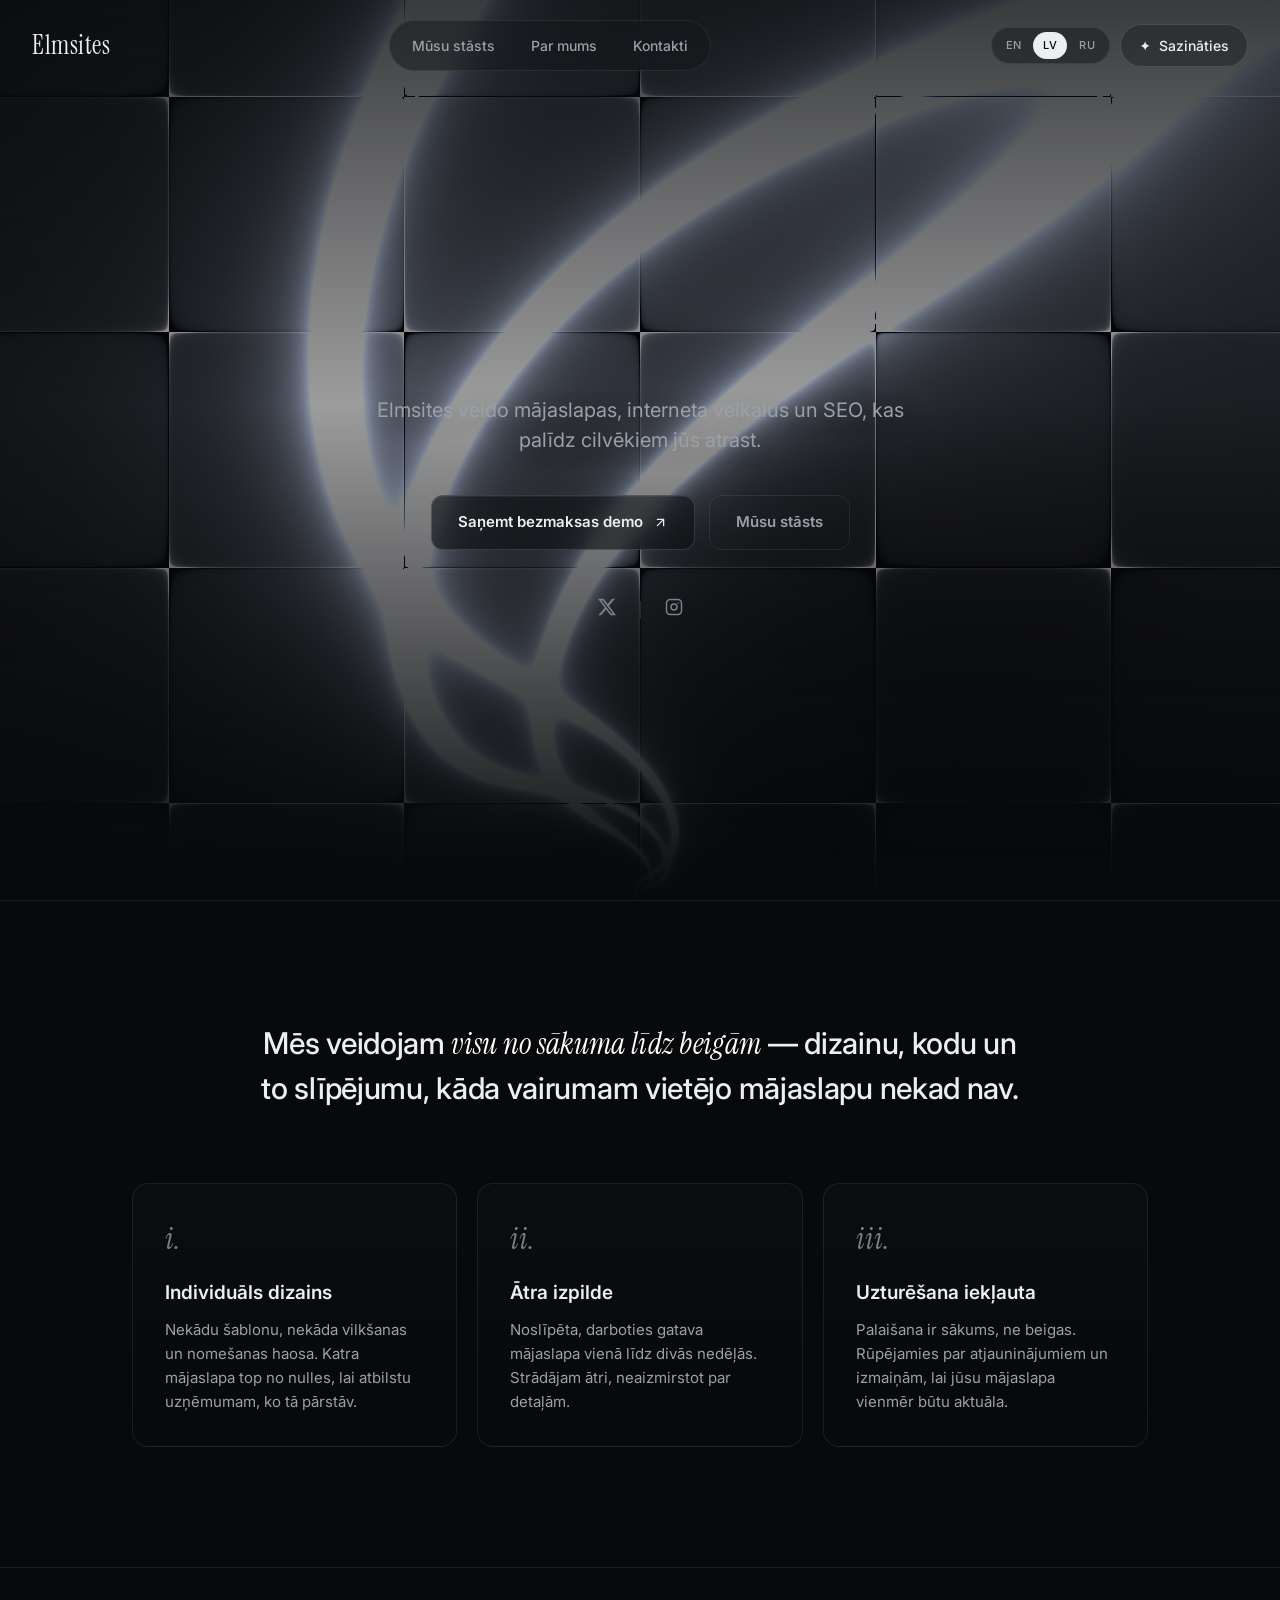
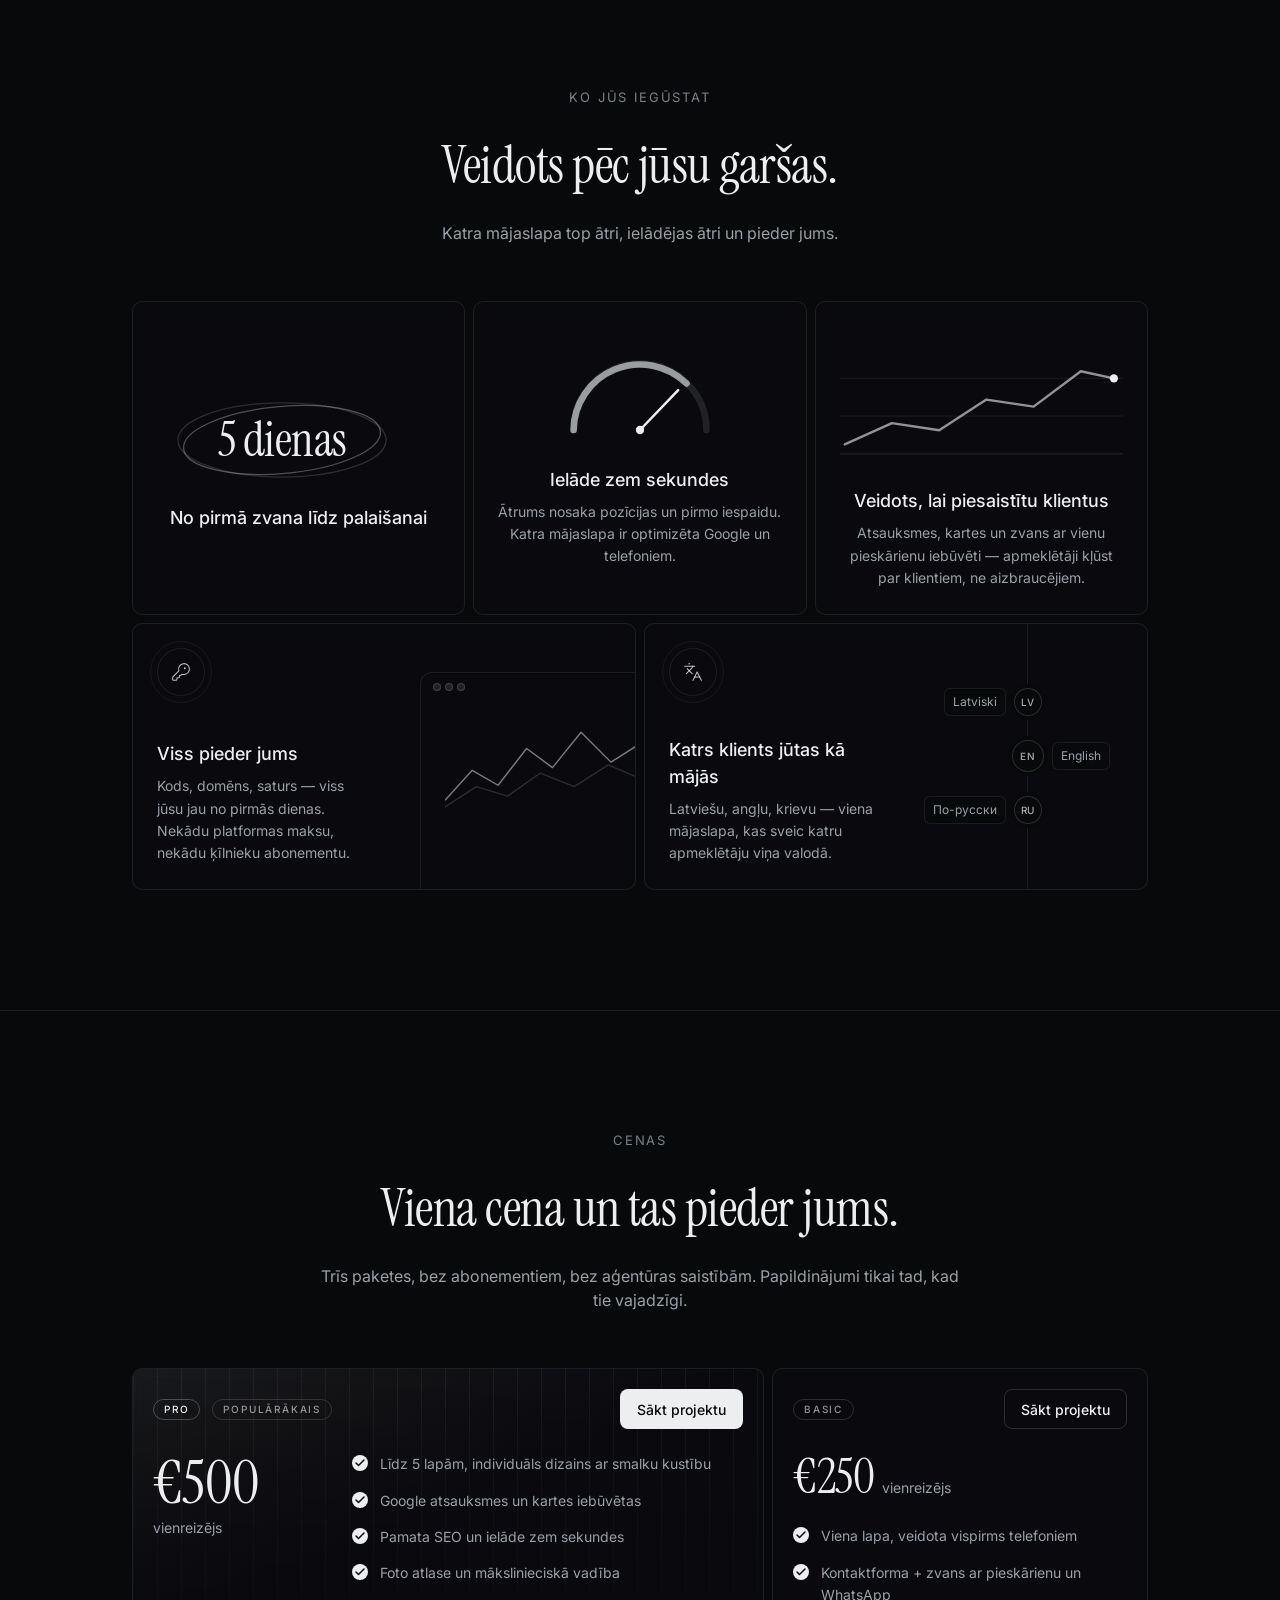
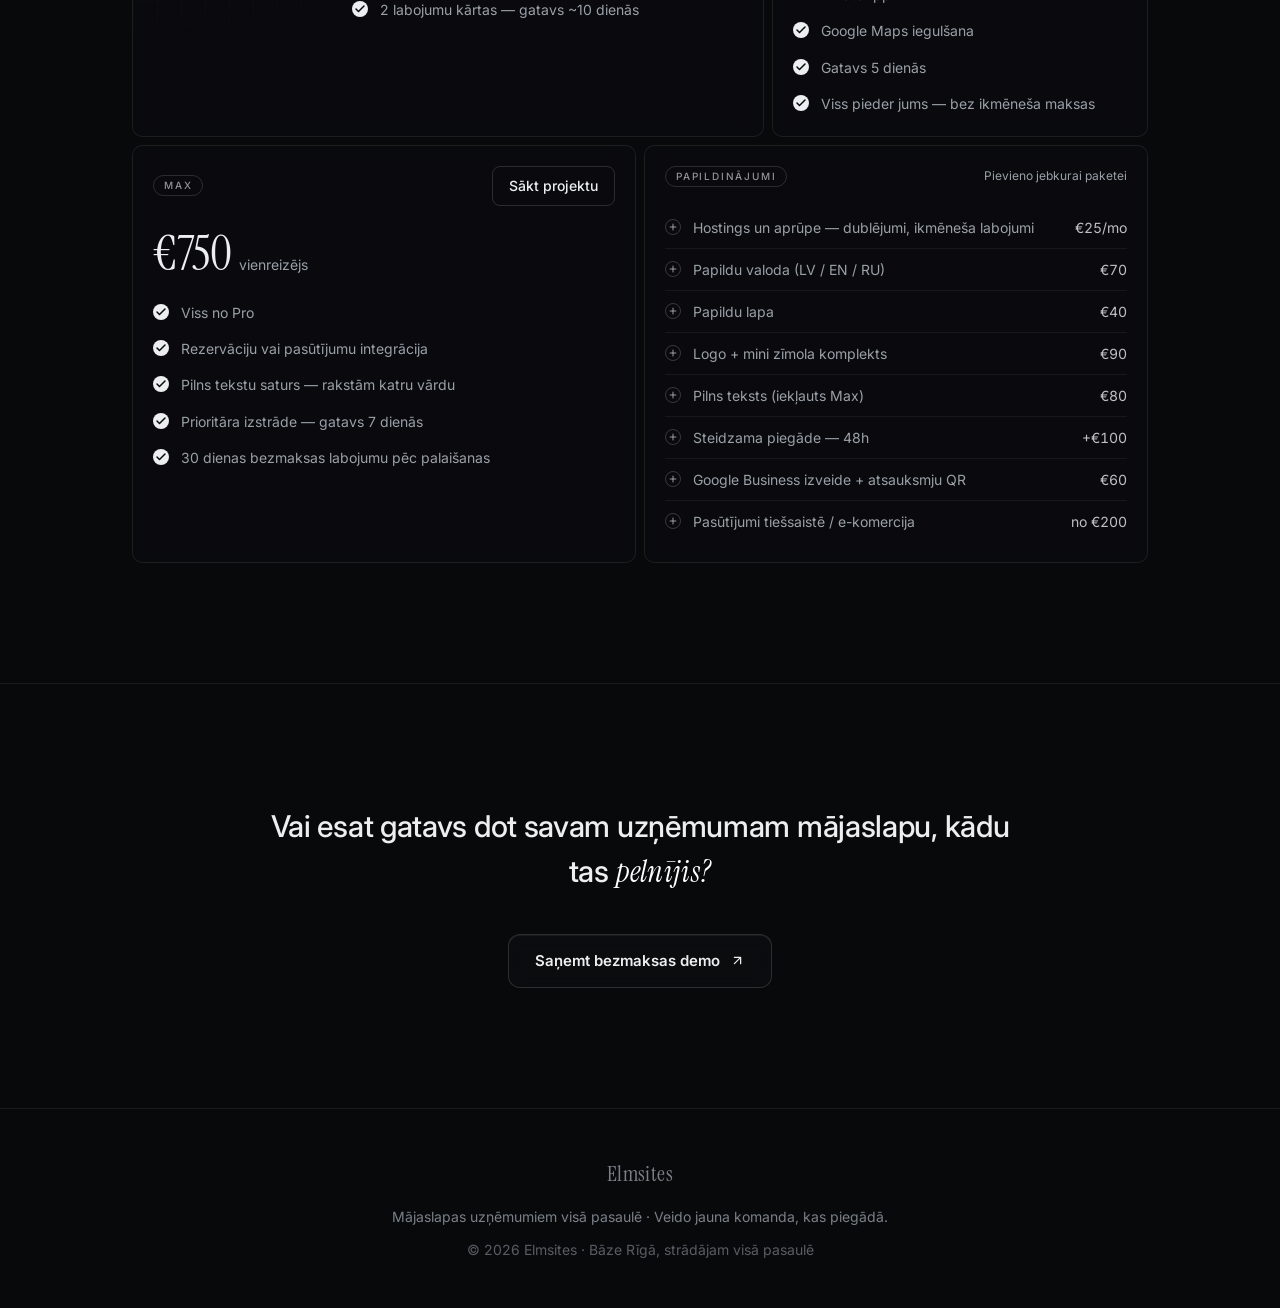
==== index.html @ c62d7037 "Baseline: Elmsites static site before green-portfolio work" ====
<!DOCTYPE html>
<html lang="lv">
<head>
<meta charset="UTF-8" />
<meta name="viewport" content="width=device-width, initial-scale=1.0" />
<title>Elmsites — Mājaslapu izstrāde Rīgā</title>
<meta name="description" content="Elmsites veido ātras, mūsdienīgas mājaslapas, interneta veikalus un SEO risinājumus uzņēmumiem Rīgā un ārpus tās." />
<link rel="canonical" href="https://elmsites.com/" />
<meta property="og:title" content="Elmsites — Mājaslapu izstrāde Rīgā" />
<meta property="og:description" content="Ātras, mūsdienīgas mājaslapas, interneta veikali un SEO risinājumi." />
<meta property="og:url" content="https://elmsites.com/" />
<meta property="og:type" content="website" />
<meta name="twitter:card" content="summary_large_image" />
<link rel="preconnect" href="https://fonts.googleapis.com" />
<link rel="preconnect" href="https://fonts.gstatic.com" crossorigin />
<link href="https://fonts.googleapis.com/css2?family=Inter:wght@400;500;600;700&family=Instrument+Serif:ital@0;1&display=swap" rel="stylesheet" />
<link rel="stylesheet" href="css/style.css" />
<script type="application/ld+json">
{
  "@context": "https://schema.org",
  "@type": "ProfessionalService",
  "name": "Elmsites",
  "url": "https://elmsites.com",
  "email": "birznieks@elmsites.com",
  "areaServed": ["Riga, Latvia", "Indianapolis, Indiana, USA"],
  "sameAs": [
    "https://instagram.com/elmsites",
    "https://x.com/elmsites"
  ],
  "makesOffer": [
    {"@type": "Offer", "itemOffered": {"@type": "Service", "name": "Website design and development"}},
    {"@type": "Offer", "itemOffered": {"@type": "Service", "name": "Online store development"}},
    {"@type": "Offer", "itemOffered": {"@type": "Service", "name": "SEO optimization"}}
  ]
}
</script>
</head>
<body>
  <a class="skip-link" href="#main">Skip to content</a>

  <nav class="nav" aria-label="Primary">
    <a href="index.html" class="logo">Elmsites</a>
    <div class="nav-pill">
      <a href="our-story.html" data-i18n="nav.story">Our Story</a>
      <a href="about.html" data-i18n="nav.about">About</a>
      <a href="contact.html" data-i18n="nav.contact">Contact</a>
    </div>
    <div class="nav-right">
      <div class="lang-dock" role="navigation" aria-label="Language">
        <a href="#" data-locale="en">EN</a>
        <a href="#" data-locale="lv" aria-current="true">LV</a>
        <a href="#" data-locale="ru">RU</a>
      </div>
      <a href="contact.html" class="nav-cta" aria-label="Contact Us"><span aria-hidden="true">✦</span><span class="cta-label" data-i18n="nav.cta"> Contact Us</span></a>
    </div>
  </nav>

  <main id="main">
    <section class="hero">
      <canvas id="shader" role="img" aria-label="Abstract animated dark gradient background"></canvas>
      <div class="overlay"></div>
      <div class="content">
        <h1 class="hero-rotate">
          <span class="sr-only" data-i18n="hero.sr">Elmsites builds websites, online shops, and SEO optimisation.</span>
          <span class="rotate-grid" aria-hidden="true">
            <span class="rotate-word" data-i18n="hero.rot1" style="animation-delay:0s">Websites</span>
            <span class="rotate-word" data-i18n="hero.rot2" style="animation-delay:2.4s">Online shops</span>
            <span class="rotate-word" data-i18n="hero.rot3" style="animation-delay:4.8s">SEO optimisation</span>
          </span>
        </h1>
        <p class="sub" data-i18n="home.hero.sub">Elmsites builds websites, online shops, and the SEO that helps people find them.</p>
        <div class="hero-cta">
          <a href="contact.html" class="btn"><span data-i18n="btn.demo">Get a free demo</span>
            <svg class="arr" width="15" height="15" viewBox="0 0 24 24" fill="none" stroke="currentColor" stroke-width="2" stroke-linecap="round" stroke-linejoin="round" aria-hidden="true" focusable="false"><path d="M7 17 17 7M7 7h10v10"/></svg>
          </a>
          <a href="our-story.html" class="btn btn-ghost" data-i18n="btn.ourstory">Our story</a>
        </div>
        <div class="socials">
          <a href="https://x.com/elmsites" aria-label="Elmsites on X (Twitter)" target="_blank" rel="noopener noreferrer">
            <svg width="18" height="18" viewBox="0 0 24 24" fill="currentColor" aria-hidden="true" focusable="false"><path d="M18.9 1.15h3.68l-8.04 9.19L24 22.85h-7.4l-5.8-7.58-6.63 7.58H.49l8.6-9.83L0 1.15h7.59l5.24 6.93zM17.6 20.64h2.04L6.49 3.24H4.3z"/></svg>
          </a>
          <div class="divider" aria-hidden="true"></div>
          <a href="https://www.instagram.com/elmsites/" aria-label="Elmsites on Instagram" target="_blank" rel="noopener noreferrer">
            <svg width="18" height="18" viewBox="0 0 24 24" fill="none" stroke="currentColor" stroke-width="2" aria-hidden="true" focusable="false"><rect x="2" y="2" width="20" height="20" rx="5"/><circle cx="12" cy="12" r="4"/><circle cx="17.5" cy="6.5" r="1" fill="currentColor" stroke="none"/></svg>
          </a>
        </div>
      </div>
    </section>

    <section class="block">
      <div class="wrap">
        <p class="lead" data-i18n="home.feat.lead">We build <span class="kw">the whole thing</span> — design, code, and the polish most local sites never get.</p>
        <div class="grid">
          <div class="card"><div class="n" aria-hidden="true">i.</div><h2 data-i18n="home.card1.h">Custom design</h2><p data-i18n="home.card1.p">No templates, no drag-and-drop clutter. Every site is designed from scratch to fit the business it represents.</p></div>
          <div class="card"><div class="n" aria-hidden="true">ii.</div><h2 data-i18n="home.card2.h">Fast turnaround</h2><p data-i18n="home.card2.p">A polished, live site in one to two weeks. We move quickly without cutting corners on the details.</p></div>
          <div class="card"><div class="n" aria-hidden="true">iii.</div><h2 data-i18n="home.card3.h">Upkeep included</h2><p data-i18n="home.card3.p">Launch is the start, not the end. We handle updates and changes so your site stays current.</p></div>
        </div>
      </div>
    </section>

    <section class="block" id="what-you-get">
      <div class="wrap">
        <div class="features-head">
          <div class="label" data-i18n="home.wyg.label">What you get</div>
          <h2 data-i18n="home.wyg.h">Built like our own.</h2>
          <p data-i18n="home.wyg.sub">Every site ships fast, loads fast, and belongs to you.</p>
        </div>
        <div class="bento">

          <div class="bcard bcard-days lg-2">
            <div class="inner">
              <div class="ring-wrap">
                <svg aria-hidden="true" viewBox="0 0 254 104" fill="none" xmlns="http://www.w3.org/2000/svg">
                  <ellipse cx="127" cy="52" rx="118" ry="42" stroke="currentColor" stroke-width="1.5" class="ink-15"/>
                  <ellipse cx="127" cy="52" rx="112" ry="38" stroke="currentColor" stroke-width="1.5" transform="rotate(-5 127 52)" class="ink-30"/>
                </svg>
                <span class="big-num" data-i18n="home.wyg.days.num">5 days</span>
              </div>
              <h3 data-i18n="home.wyg.days.h">From first call to launch</h3>
            </div>
          </div>

          <div class="bcard sm-3 lg-2">
            <div class="pad">
              <svg class="gauge" aria-hidden="true" viewBox="0 0 212 120" fill="none" xmlns="http://www.w3.org/2000/svg">
                <path d="M26 106 A 80 80 0 0 1 186 106" stroke="currentColor" stroke-width="8" stroke-linecap="round" class="ink-10"/>
                <path d="M26 106 A 80 80 0 0 1 162 50" stroke="currentColor" stroke-width="8" stroke-linecap="round" class="ink-60"/>
                <line x1="106" y1="106" x2="152" y2="58" stroke="currentColor" stroke-width="3" stroke-linecap="round" class="ink-100"/>
                <circle cx="106" cy="106" r="5" fill="currentColor" class="ink-100"/>
              </svg>
              <div class="center">
                <h3 data-i18n="home.wyg.speed.h">Sub-second loads</h3>
                <p data-i18n="home.wyg.speed.p">Speed decides rankings and first impressions. Every build ships optimized for Google and phones.</p>
              </div>
            </div>
          </div>

          <div class="bcard sm-3 lg-2">
            <div class="pad">
              <svg class="growth" aria-hidden="true" viewBox="0 0 240 96" fill="none" xmlns="http://www.w3.org/2000/svg">
                <line x1="0" y1="88" x2="240" y2="88" stroke="currentColor" class="ink-10"/>
                <line x1="0" y1="56" x2="240" y2="56" stroke="currentColor" class="ink-06"/>
                <line x1="0" y1="24" x2="240" y2="24" stroke="currentColor" class="ink-06"/>
                <polyline points="4,80 44,62 84,68 124,42 164,48 204,18 232,24" stroke="currentColor" stroke-width="2" stroke-linecap="round" stroke-linejoin="round" class="ink-60"/>
                <circle cx="232" cy="24" r="3.5" fill="currentColor" class="ink-100"/>
              </svg>
              <div class="center">
                <h3 data-i18n="home.wyg.cust.h">Made to bring customers</h3>
                <p data-i18n="home.wyg.cust.p">Reviews, maps and tap-to-call built in — visitors turn into bookings, not bounces.</p>
              </div>
            </div>
          </div>

          <div class="bcard bcard-split lg-3">
            <div class="pad">
              <div class="info">
                <div class="chip">
                  <svg width="20" height="20" viewBox="0 0 24 24" fill="none" stroke="currentColor" stroke-width="1.25" stroke-linecap="round" stroke-linejoin="round" class="ink-80" aria-hidden="true">
                    <path d="M2.586 17.414A2 2 0 0 0 2 18.828V21a1 1 0 0 0 1 1h3a1 1 0 0 0 1-1v-1a1 1 0 0 1 1-1h1a1 1 0 0 0 1-1v-1a1 1 0 0 1 1-1h.172a2 2 0 0 0 1.414-.586l.814-.814a6.5 6.5 0 1 0-4-4z"/>
                    <circle cx="16.5" cy="7.5" r=".5" fill="currentColor"/>
                  </svg>
                </div>
                <div>
                  <h3 data-i18n="home.wyg.own.h">You own everything</h3>
                  <p data-i18n="home.wyg.own.p">Code, domain, content — all yours from day one. No platform fees, no hostage subscriptions.</p>
                </div>
              </div>
              <div class="browser">
                <div class="dots"><span></span><span></span><span></span></div>
                <svg aria-hidden="true" viewBox="0 0 366 160" fill="none" xmlns="http://www.w3.org/2000/svg">
                  <polyline points="0,140 40,96 78,118 120,64 158,92 200,40 244,84 288,56 330,90 366,68" stroke="currentColor" stroke-width="2" stroke-linejoin="round" class="ink-50"/>
                  <polyline points="0,150 46,120 92,134 140,100 190,120 240,88 292,110 340,92 366,100" stroke="currentColor" stroke-width="2" stroke-linejoin="round" class="ink-15"/>
                </svg>
              </div>
            </div>
          </div>

          <div class="bcard bcard-split lg-3">
            <div class="pad">
              <div class="info">
                <div class="chip">
                  <svg width="20" height="20" viewBox="0 0 24 24" fill="none" stroke="currentColor" stroke-width="1.25" stroke-linecap="round" stroke-linejoin="round" class="ink-80" aria-hidden="true">
                    <path d="m5 8 6 6"/><path d="m4 14 6-6 2-3"/><path d="M2 5h12"/><path d="M7 2h1"/><path d="m22 22-5-10-5 10"/><path d="M14 18h6"/>
                  </svg>
                </div>
                <div>
                  <h3 data-i18n="home.wyg.lang.h">Every customer feels at home</h3>
                  <p data-i18n="home.wyg.lang.p">Latvian, English, Russian — one site that greets each visitor in their own language.</p>
                </div>
              </div>
              <div class="langs">
                <div class="rows">
                  <div class="lang-row right"><span class="lang-tag">Latviski</span><span class="lang-dot">LV</span></div>
                  <div class="lang-row left"><span class="lang-dot lg">EN</span><span class="lang-tag">English</span></div>
                  <div class="lang-row right"><span class="lang-tag">По-русски</span><span class="lang-dot">RU</span></div>
                </div>
              </div>
            </div>
          </div>

        </div>
      </div>
    </section>

    <section class="block" id="pricing">
      <div class="wrap">
        <div class="features-head">
          <div class="label" data-i18n="home.pricing.label">Pricing</div>
          <h2 data-i18n="home.pricing.h">One price. You own it.</h2>
          <p data-i18n="home.pricing.sub">Three packages, no subscriptions, no agency lock-in. Add extras only when you need them.</p>
        </div>
        <div class="pricing-grid">

          <div class="bcard pcard-featured md-2 lg-5">
            <div class="texture" aria-hidden="true"></div>
            <div class="pcard-head">
              <span class="pill em">Pro</span>
              <span class="pill" data-i18n="pill.popular">Most popular</span>
              <a href="contact.html" class="start-btn solid right" data-i18n="btn.start">Start project</a>
            </div>
            <div class="pcard-body">
              <div class="price-col">
                <span class="price xl">€500</span>
                <span class="price-suffix" data-i18n="price.suffix">one-time</span>
              </div>
              <div class="feat-col">
                <ul class="feat-list">
                  <li><span class="feat-check"><svg width="12" height="12" viewBox="0 0 24 24" fill="none" stroke="currentColor" stroke-width="3" stroke-linecap="round" stroke-linejoin="round" aria-hidden="true"><path d="M20 6 9 17l-5-5"/></svg></span><span data-i18n="pro.f1">Up to 5 pages, custom design with subtle motion</span></li>
                  <li><span class="feat-check"><svg width="12" height="12" viewBox="0 0 24 24" fill="none" stroke="currentColor" stroke-width="3" stroke-linecap="round" stroke-linejoin="round" aria-hidden="true"><path d="M20 6 9 17l-5-5"/></svg></span><span data-i18n="pro.f2">Google reviews + maps built in</span></li>
                  <li><span class="feat-check"><svg width="12" height="12" viewBox="0 0 24 24" fill="none" stroke="currentColor" stroke-width="3" stroke-linecap="round" stroke-linejoin="round" aria-hidden="true"><path d="M20 6 9 17l-5-5"/></svg></span><span data-i18n="pro.f3">Basic SEO + sub-second load times</span></li>
                  <li><span class="feat-check"><svg width="12" height="12" viewBox="0 0 24 24" fill="none" stroke="currentColor" stroke-width="3" stroke-linecap="round" stroke-linejoin="round" aria-hidden="true"><path d="M20 6 9 17l-5-5"/></svg></span><span data-i18n="pro.f4">Photo curation &amp; art direction</span></li>
                  <li><span class="feat-check"><svg width="12" height="12" viewBox="0 0 24 24" fill="none" stroke="currentColor" stroke-width="3" stroke-linecap="round" stroke-linejoin="round" aria-hidden="true"><path d="M20 6 9 17l-5-5"/></svg></span><span data-i18n="pro.f5">2 revision rounds — live in ~10 days</span></li>
                </ul>
              </div>
            </div>
          </div>

          <div class="bcard lg-3">
            <div class="pcard-head">
              <span class="pill">Basic</span>
              <a href="contact.html" class="start-btn right" data-i18n="btn.start">Start project</a>
            </div>
            <div class="price-row">
              <span class="price">€250</span>
              <span class="price-suffix" data-i18n="price.suffix">one-time</span>
            </div>
            <div class="pcard-feats">
              <ul class="feat-list">
                <li><span class="feat-check"><svg width="12" height="12" viewBox="0 0 24 24" fill="none" stroke="currentColor" stroke-width="3" stroke-linecap="round" stroke-linejoin="round" aria-hidden="true"><path d="M20 6 9 17l-5-5"/></svg></span><span data-i18n="basic.f1">One page, designed for phones first</span></li>
                <li><span class="feat-check"><svg width="12" height="12" viewBox="0 0 24 24" fill="none" stroke="currentColor" stroke-width="3" stroke-linecap="round" stroke-linejoin="round" aria-hidden="true"><path d="M20 6 9 17l-5-5"/></svg></span><span data-i18n="basic.f2">Contact form + tap-to-call &amp; WhatsApp</span></li>
                <li><span class="feat-check"><svg width="12" height="12" viewBox="0 0 24 24" fill="none" stroke="currentColor" stroke-width="3" stroke-linecap="round" stroke-linejoin="round" aria-hidden="true"><path d="M20 6 9 17l-5-5"/></svg></span><span data-i18n="basic.f3">Google Maps embed</span></li>
                <li><span class="feat-check"><svg width="12" height="12" viewBox="0 0 24 24" fill="none" stroke="currentColor" stroke-width="3" stroke-linecap="round" stroke-linejoin="round" aria-hidden="true"><path d="M20 6 9 17l-5-5"/></svg></span><span data-i18n="basic.f4">Live in 5 days</span></li>
                <li><span class="feat-check"><svg width="12" height="12" viewBox="0 0 24 24" fill="none" stroke="currentColor" stroke-width="3" stroke-linecap="round" stroke-linejoin="round" aria-hidden="true"><path d="M20 6 9 17l-5-5"/></svg></span><span data-i18n="basic.f5">You own everything — no monthly fees</span></li>
              </ul>
            </div>
          </div>

          <div class="bcard lg-4">
            <div class="pcard-head">
              <span class="pill">Max</span>
              <a href="contact.html" class="start-btn right" data-i18n="btn.start">Start project</a>
            </div>
            <div class="price-row">
              <span class="price">€750</span>
              <span class="price-suffix" data-i18n="price.suffix">one-time</span>
            </div>
            <div class="pcard-feats">
              <ul class="feat-list">
                <li><span class="feat-check"><svg width="12" height="12" viewBox="0 0 24 24" fill="none" stroke="currentColor" stroke-width="3" stroke-linecap="round" stroke-linejoin="round" aria-hidden="true"><path d="M20 6 9 17l-5-5"/></svg></span><span data-i18n="max.f1">Everything in Pro</span></li>
                <li><span class="feat-check"><svg width="12" height="12" viewBox="0 0 24 24" fill="none" stroke="currentColor" stroke-width="3" stroke-linecap="round" stroke-linejoin="round" aria-hidden="true"><path d="M20 6 9 17l-5-5"/></svg></span><span data-i18n="max.f2">Booking or online ordering integration</span></li>
                <li><span class="feat-check"><svg width="12" height="12" viewBox="0 0 24 24" fill="none" stroke="currentColor" stroke-width="3" stroke-linecap="round" stroke-linejoin="round" aria-hidden="true"><path d="M20 6 9 17l-5-5"/></svg></span><span data-i18n="max.f3">Full copywriting — we write every word</span></li>
                <li><span class="feat-check"><svg width="12" height="12" viewBox="0 0 24 24" fill="none" stroke="currentColor" stroke-width="3" stroke-linecap="round" stroke-linejoin="round" aria-hidden="true"><path d="M20 6 9 17l-5-5"/></svg></span><span data-i18n="max.f4">Priority build — live in 7 days</span></li>
                <li><span class="feat-check"><svg width="12" height="12" viewBox="0 0 24 24" fill="none" stroke="currentColor" stroke-width="3" stroke-linecap="round" stroke-linejoin="round" aria-hidden="true"><path d="M20 6 9 17l-5-5"/></svg></span><span data-i18n="max.f5">30 days of free tweaks after launch</span></li>
              </ul>
            </div>
          </div>

          <div class="bcard md-2 lg-4">
            <div class="pcard-head">
              <span class="pill" data-i18n="pill.addons">Add-ons</span>
              <span class="note" data-i18n="addons.note">Add to any package</span>
            </div>
            <ul class="addon-list">
              <li><span class="addon-name"><span class="addon-plus"><svg width="10" height="10" viewBox="0 0 24 24" fill="none" stroke="currentColor" stroke-width="2.5" stroke-linecap="round" aria-hidden="true"><path d="M5 12h14"/><path d="M12 5v14"/></svg></span><span data-i18n="addon.1">Hosting &amp; care — backups, monthly edits</span></span><span class="addon-price">€25/mo</span></li>
              <li><span class="addon-name"><span class="addon-plus"><svg width="10" height="10" viewBox="0 0 24 24" fill="none" stroke="currentColor" stroke-width="2.5" stroke-linecap="round" aria-hidden="true"><path d="M5 12h14"/><path d="M12 5v14"/></svg></span><span data-i18n="addon.2">Extra language (LV / EN / RU)</span></span><span class="addon-price">€70</span></li>
              <li><span class="addon-name"><span class="addon-plus"><svg width="10" height="10" viewBox="0 0 24 24" fill="none" stroke="currentColor" stroke-width="2.5" stroke-linecap="round" aria-hidden="true"><path d="M5 12h14"/><path d="M12 5v14"/></svg></span><span data-i18n="addon.3">Extra page</span></span><span class="addon-price">€40</span></li>
              <li><span class="addon-name"><span class="addon-plus"><svg width="10" height="10" viewBox="0 0 24 24" fill="none" stroke="currentColor" stroke-width="2.5" stroke-linecap="round" aria-hidden="true"><path d="M5 12h14"/><path d="M12 5v14"/></svg></span><span data-i18n="addon.4">Logo + mini brand kit</span></span><span class="addon-price">€90</span></li>
              <li><span class="addon-name"><span class="addon-plus"><svg width="10" height="10" viewBox="0 0 24 24" fill="none" stroke="currentColor" stroke-width="2.5" stroke-linecap="round" aria-hidden="true"><path d="M5 12h14"/><path d="M12 5v14"/></svg></span><span data-i18n="addon.5">Full copywriting (included in Max)</span></span><span class="addon-price">€80</span></li>
              <li><span class="addon-name"><span class="addon-plus"><svg width="10" height="10" viewBox="0 0 24 24" fill="none" stroke="currentColor" stroke-width="2.5" stroke-linecap="round" aria-hidden="true"><path d="M5 12h14"/><path d="M12 5v14"/></svg></span><span data-i18n="addon.6">Rush delivery — 48h</span></span><span class="addon-price">+€100</span></li>
              <li><span class="addon-name"><span class="addon-plus"><svg width="10" height="10" viewBox="0 0 24 24" fill="none" stroke="currentColor" stroke-width="2.5" stroke-linecap="round" aria-hidden="true"><path d="M5 12h14"/><path d="M12 5v14"/></svg></span><span data-i18n="addon.7">Google Business setup + review QR</span></span><span class="addon-price">€60</span></li>
              <li><span class="addon-name"><span class="addon-plus"><svg width="10" height="10" viewBox="0 0 24 24" fill="none" stroke="currentColor" stroke-width="2.5" stroke-linecap="round" aria-hidden="true"><path d="M5 12h14"/><path d="M12 5v14"/></svg></span><span data-i18n="addon.8">Online ordering / e-commerce</span></span><span class="addon-price" data-i18n="addon.8.price">from €200</span></li>
            </ul>
          </div>

        </div>
      </div>
    </section>

    <section class="block">
      <div class="wrap">
        <p class="lead" data-i18n="home.cta.lead">Ready to give your business the site it <span class="kw">deserves?</span></p>
        <div style="text-align:center;margin-top:40px;">
          <a href="contact.html" class="btn"><span data-i18n="btn.demo">Get a free demo</span>
            <svg class="arr" width="15" height="15" viewBox="0 0 24 24" fill="none" stroke="currentColor" stroke-width="2" stroke-linecap="round" stroke-linejoin="round" aria-hidden="true" focusable="false"><path d="M7 17 17 7M7 7h10v10"/></svg>
          </a>
        </div>
      </div>
    </section>
  </main>

  <footer>
    <div class="logo">Elmsites</div>
    <div data-i18n="footer.tagline">Websites for businesses everywhere · Built by a young team that ships.</div>
    <div style="margin-top:12px;opacity:.7;" data-i18n="footer.copy">© 2026 Elmsites · Based in Riga, working worldwide</div>
  </footer>

  <script src="js/i18n.js" defer></script>
  <script src="js/shader.js" defer></script>
</body>
</html>
---- css/style.css ----
:root {
  --bg: #08090B; --surface: #0F1114; --text: #EDEEF0;
  --muted: #7A8089; --muted-2: #9AA0A8;
  --border: rgba(255,255,255,0.08); --border-2: rgba(255,255,255,0.14);
}
* { margin:0; padding:0; box-sizing:border-box; }
html { scroll-behavior:smooth; }
body { background:var(--bg); color:var(--text); font-family:'Inter',system-ui,sans-serif; -webkit-font-smoothing:antialiased; line-height:1.5; overflow-x:hidden; }
.kw { font-family:'Instrument Serif',Georgia,serif; font-style:italic; font-weight:400; letter-spacing:0.01em; }
a { color:inherit; text-decoration:none; }
::selection { background:rgba(255,255,255,0.16); }

/* accessibility: skip link + focus states */
.skip-link { position:absolute; left:-9999px; top:0; background:#fff; color:#08090B; padding:10px 18px; z-index:100; border-radius:0 0 8px 0; font-weight:600; font-size:14px; }
.skip-link:focus { left:0; top:0; }
a:focus-visible, button:focus-visible, .btn:focus-visible, .method:focus-visible, .nav-pill a:focus-visible, .nav-cta:focus-visible {
  outline:2px solid #fff; outline-offset:3px; border-radius:8px;
}

/* nav */
.nav { position:fixed; top:0; left:0; right:0; z-index:50; display:flex; align-items:center; justify-content:space-between; padding:20px 32px; }
.logo { font-family:'Instrument Serif',serif; font-size:26px; letter-spacing:0.02em; }
.nav-pill { display:flex; align-items:center; gap:4px; padding:6px; border:1px solid var(--border); border-radius:999px; background:rgba(20,23,27,0.5); backdrop-filter:blur(12px); }
.nav-pill a { padding:8px 16px; font-size:14px; font-weight:500; color:var(--muted-2); border-radius:999px; transition:.2s; }
.nav-pill a:hover { color:var(--text); }
.nav-pill a[aria-current="page"] { color:var(--text); background:rgba(255,255,255,0.06); }
.nav-cta { display:inline-flex; align-items:center; gap:8px; padding:10px 18px; border:1px solid var(--border-2); border-radius:999px; font-size:14px; font-weight:500; background:rgba(20,23,27,0.4); backdrop-filter:blur(12px); transition:.2s; }
.nav-cta:hover { background:rgba(255,255,255,0.06); border-color:rgba(255,255,255,0.24); }
.nav-right { display:flex; align-items:center; gap:10px; }
.lang-dock { display:flex; align-items:center; gap:2px; padding:4px; border:1px solid var(--border); border-radius:999px; background:rgba(20,23,27,0.5); backdrop-filter:blur(12px); }
.lang-dock a { padding:5px 10px; font-size:11px; font-weight:500; letter-spacing:0.04em; color:var(--muted-2); border-radius:999px; transition:.2s; }
.lang-dock a:hover { color:var(--text); }
.lang-dock a[aria-current="true"] { background:var(--text); color:var(--bg); }

main { position:relative; z-index:1; }
.wrap { max-width:1080px; margin:0 auto; padding:0 32px; }

/* HERO with shader */
.hero { position:relative; height:100vh; overflow:hidden; }
.hero canvas { position:absolute; inset:0; width:100%; height:100%; display:block; }
.hero .overlay { position:absolute; inset:0; background:linear-gradient(180deg,#08090Bcc 0%, #08090B66 45%, #08090B 100%); pointer-events:none; }
.hero .content { position:relative; z-index:2; height:100%; display:flex; flex-direction:column; align-items:center; justify-content:center; text-align:center; padding:0 24px; }
.hero h1 { font-weight:600; font-size:clamp(44px,8vw,88px); line-height:1.03; letter-spacing:-0.02em; max-width:14ch; text-shadow:0 6px 40px rgba(0,0,0,0.5); }
.hero h1 .kw { font-size:1.05em; }
.hero .sub { margin-top:24px; font-size:clamp(16px,2.2vw,20px); color:var(--muted-2); max-width:540px; text-shadow:0 4px 24px rgba(0,0,0,0.4); }
.hero-cta { display:flex; gap:14px; flex-wrap:wrap; justify-content:center; margin-top:40px; }

/* rotating headline */
.sr-only { position:absolute; width:1px; height:1px; padding:0; margin:-1px; overflow:hidden; clip:rect(0,0,0,0); white-space:nowrap; border:0; }
.hero h1.hero-rotate { max-width:none; font-weight:400; }
.hero .rotate-grid { display:inline-grid; place-items:center; grid-template-areas:"stack"; font-family:'Instrument Serif',Georgia,serif; font-weight:400; font-size:clamp(31px,7.5vw,84px); line-height:1.06; letter-spacing:-0.01em; max-width:100%; }
.rotate-word { grid-area:stack; opacity:0; white-space:nowrap; animation:rotate-crossfade 7.2s infinite; }
@keyframes rotate-crossfade {
  0%   { opacity:0; transform:translateY(8px); }
  4%   { opacity:1; transform:translateY(0); }
  29%  { opacity:1; transform:translateY(0); }
  33%  { opacity:0; transform:translateY(-8px); }
  100% { opacity:0; }
}
@media (prefers-reduced-motion: reduce){
  .hero .rotate-grid { display:flex; flex-direction:column; gap:0.12em; }
  .rotate-word { animation:none; opacity:1; transform:none; }
}

.btn { display:inline-flex; align-items:center; gap:10px; padding:15px 26px; border-radius:12px; background:rgba(13,15,18,0.6); border:1px solid var(--border-2); font-weight:600; font-size:15px; backdrop-filter:blur(8px); transition:.18s; box-shadow:inset 0 1px 0 rgba(255,255,255,0.06); }
.btn:hover { background:rgba(20,23,27,0.8); border-color:rgba(255,255,255,0.24); transform:translateY(-1px); }
.btn .arr { transition:transform .2s; }
.btn:hover .arr { transform:translate(2px,-2px); }
.btn-ghost { background:transparent; box-shadow:none; border-color:var(--border); color:var(--muted-2); }
.btn-ghost:hover { color:var(--text); }

.socials { display:flex; align-items:center; gap:24px; margin-top:48px; color:var(--muted); }
.socials a:hover { color:var(--text); }
.socials .divider { width:1px; height:18px; background:var(--border-2); }

/* sections */
section.block { padding:120px 0; border-top:1px solid var(--border); }
.page-hero { padding:200px 0 80px; text-align:center; }
.page-hero .label { font-size:13px; letter-spacing:0.14em; text-transform:uppercase; color:var(--muted); margin-bottom:20px; }
.page-hero h1 { font-weight:600; font-size:clamp(40px,6.5vw,72px); line-height:1.04; letter-spacing:-0.02em; }
.page-hero p { color:var(--muted-2); font-size:19px; max-width:560px; margin:24px auto 0; }
.lead { font-size:clamp(22px,3vw,30px); line-height:1.5; letter-spacing:-0.01em; max-width:760px; margin:0 auto; text-align:center; font-weight:500; }
.lead .kw { color:#fff; }
.muted-lead { color:var(--muted-2); font-size:clamp(17px,2vw,19px); max-width:640px; margin:32px auto 0; text-align:center; line-height:1.7; }

.grid { display:grid; grid-template-columns:repeat(3,1fr); gap:20px; margin-top:72px; }
.card { padding:32px; border:1px solid var(--border); border-radius:16px; background:linear-gradient(180deg,rgba(255,255,255,0.02),transparent); transition:.2s; }
.card:hover { border-color:var(--border-2); transform:translateY(-2px); }
.card .n { font-family:'Instrument Serif',serif; font-style:italic; font-size:30px; color:var(--muted); margin-bottom:18px; }
.card h2 { font-size:19px; font-weight:600; margin-bottom:10px; }
.card p { color:var(--muted-2); font-size:15px; line-height:1.6; }

.stats { display:flex; justify-content:center; gap:48px; margin-top:64px; flex-wrap:wrap; }
.stat { text-align:center; }
.stat .big { font-family:'Instrument Serif',serif; font-style:italic; font-size:40px; }
.stat .cap { color:var(--muted); font-size:14px; margin-top:4px; }

.timeline { max-width:680px; margin:72px auto 0; }
.tl-item { display:grid; grid-template-columns:120px 1fr; gap:32px; padding:32px 0; border-top:1px solid var(--border); }
.tl-item .when { font-family:'Instrument Serif',serif; font-style:italic; font-size:22px; color:var(--muted-2); }
.tl-item h2 { font-size:20px; font-weight:600; margin-bottom:8px; }
.tl-item p { color:var(--muted-2); font-size:15px; line-height:1.65; }

.contact-box { max-width:620px; margin:72px auto 0; }
.contact-methods { display:flex; flex-direction:column; gap:14px; margin-top:40px; }
.method { display:flex; align-items:center; justify-content:space-between; padding:22px 28px; border:1px solid var(--border); border-radius:14px; background:linear-gradient(180deg,rgba(255,255,255,0.02),transparent); transition:.2s; }
.method:hover { border-color:var(--border-2); background:rgba(255,255,255,0.03); }
.method .m-label { color:var(--muted); font-size:13px; letter-spacing:0.08em; text-transform:uppercase; }
.method .m-value { font-size:18px; font-weight:500; margin-top:4px; }
.method .arr { color:var(--muted); }

/* features bento ("What you get") */
.features-head { max-width:640px; margin:0 auto; text-align:center; }
.features-head .label { font-size:13px; letter-spacing:0.14em; text-transform:uppercase; color:var(--muted); margin-bottom:20px; }
.features-head h2 { font-family:'Instrument Serif',Georgia,serif; font-weight:400; font-size:clamp(36px,5vw,52px); letter-spacing:-0.01em; }
.features-head > p { color:var(--muted-2); margin-top:16px; font-size:16px; }

.bento { display:grid; grid-template-columns:repeat(6,1fr); gap:8px; margin-top:56px; }
.bcard { position:relative; overflow:hidden; grid-column:1/-1; border:1px solid var(--border); border-radius:10px; background:rgba(15,17,20,0.35); backdrop-filter:blur(8px); transition:border-color .3s; }
.bcard:hover { border-color:rgba(255,255,255,0.25); }
.bcard .pad { padding:24px; }
.bcard h3 { font-size:18px; font-weight:500; }
.bcard p { color:var(--muted-2); font-size:14px; line-height:1.6; margin-top:8px; }
.bcard .center { text-align:center; margin-top:24px; }

.ink-06{color:rgba(237,238,240,.06);} .ink-10{color:rgba(237,238,240,.10);}
.ink-15{color:rgba(237,238,240,.15);} .ink-30{color:rgba(237,238,240,.30);}
.ink-50{color:rgba(237,238,240,.50);} .ink-60{color:rgba(237,238,240,.60);}
.ink-80{color:rgba(237,238,240,.80);} .ink-100{color:var(--text);}

.bcard-days { display:flex; }
.bcard-days .inner { margin:auto; width:fit-content; padding:32px 24px 24px; }
.ring-wrap { position:relative; display:flex; align-items:center; height:96px; width:224px; }
.ring-wrap svg { position:absolute; inset:0; width:100%; height:100%; }
.ring-wrap .big-num { font-family:'Instrument Serif',Georgia,serif; font-size:48px; letter-spacing:-0.01em; margin:0 auto; position:relative; }
.bcard-days h3 { margin-top:16px; text-align:center; }

.gauge { display:block; margin:0 auto; width:176px; padding-top:16px; }
.growth { display:block; width:100%; padding-top:24px; }

.chip { position:relative; width:48px; height:48px; border-radius:999px; border:1px solid var(--border); display:flex; flex-shrink:0; }
.chip::before { content:''; position:absolute; inset:-8px; border-radius:999px; border:1px solid rgba(237,238,240,.06); }
.chip svg { margin:auto; }

.bcard-split .pad { display:grid; gap:24px; height:100%; }
.bcard-split .info { position:relative; z-index:1; display:flex; flex-direction:column; justify-content:space-between; gap:40px; }

.browser { position:relative; margin:24px -24px -24px 0; border-top:1px solid var(--border); border-left:1px solid var(--border); border-top-left-radius:12px; padding:32px 24px 24px; }
.browser .dots { position:absolute; top:10px; left:12px; display:flex; gap:4px; }
.browser .dots span { width:8px; height:8px; border-radius:999px; border:1px solid rgba(237,238,240,.15); background:rgba(237,238,240,.10); }
.browser svg { display:block; width:100%; }

.langs { position:relative; margin-top:24px; }
.langs::before { content:''; position:absolute; inset:0; margin:0 auto; width:1px; background:var(--border); }
.langs .rows { position:relative; display:flex; flex-direction:column; justify-content:center; gap:24px; padding:24px 0; height:100%; }
.lang-row { display:flex; align-items:center; gap:8px; }
.lang-row.right { width:calc(50% + 14px); justify-content:flex-end; }
.lang-row.left { margin-left:calc(50% - 16px); }
.lang-dot { display:grid; place-items:center; width:28px; height:28px; border-radius:999px; border:1px solid rgba(237,238,240,.15); background:var(--bg); font-size:10px; font-weight:500; letter-spacing:.05em; color:rgba(237,238,240,.7); box-shadow:0 0 0 4px var(--bg); flex-shrink:0; }
.lang-dot.lg { width:32px; height:32px; }
.lang-tag { border:1px solid var(--border); background:var(--bg); border-radius:6px; padding:4px 8px; font-size:12px; color:var(--muted-2); white-space:nowrap; }

@media (min-width:640px){
  .bcard.sm-3 { grid-column:span 3; }
  .bcard-split .pad { grid-template-columns:1fr 1fr; }
  .browser { margin-left:24px; }
  .browser svg { width:150%; }
  .langs { margin:-24px -24px -24px 0; }
}
@media (min-width:1024px){
  .bcard.lg-2 { grid-column:span 2; }
  .bcard.lg-3 { grid-column:span 3; }
}

/* pricing */
.pricing-grid { display:grid; grid-template-columns:1fr; gap:8px; margin-top:56px; }

.pill { display:inline-flex; align-items:center; border-radius:999px; border:1px solid rgba(237,238,240,.15); color:rgba(237,238,240,.6); padding:2px 10px; font-size:10px; font-weight:500; text-transform:uppercase; letter-spacing:.18em; }
.pill.em { border-color:rgba(237,238,240,.25); color:var(--text); }

.start-btn { display:inline-flex; height:40px; align-items:center; justify-content:center; white-space:nowrap; border-radius:8px; padding:0 16px; font-size:14px; font-weight:500; border:1px solid rgba(237,238,240,.15); transition:background .2s,color .2s; }
.start-btn:hover { background:rgba(237,238,240,.05); }
.start-btn.solid { background:var(--text); color:var(--bg); border-color:transparent; }
.start-btn.solid:hover { background:rgba(237,238,240,.9); }

.pcard-head { position:relative; display:flex; flex-wrap:wrap; align-items:center; gap:12px; padding:20px; }
.pcard-head .right { margin-left:auto; }
.pcard-head .note { margin-left:auto; font-size:12px; color:var(--muted-2); }

.price { font-family:'Instrument Serif',Georgia,serif; font-size:48px; letter-spacing:-0.01em; line-height:1; }
.price.xl { font-size:60px; }
.price-suffix { font-size:14px; color:var(--muted-2); }
.price-row { display:flex; align-items:baseline; gap:8px; padding:4px 20px; }

.feat-list { list-style:none; margin:0; padding:0; display:grid; gap:14px; font-size:14px; color:var(--muted-2); }
.feat-list li { display:flex; align-items:flex-start; gap:12px; line-height:1.6; }
.feat-check { margin-top:2px; flex-shrink:0; display:grid; place-items:center; width:16px; height:16px; border-radius:999px; background:var(--text); color:var(--bg); }
.pcard-feats { padding:20px; }

.pcard-featured .texture { position:absolute; inset:0; pointer-events:none; -webkit-mask-image:linear-gradient(to bottom,#fff,transparent 85%); mask-image:linear-gradient(to bottom,#fff,transparent 85%); }
.pcard-featured .texture::before { content:''; position:absolute; inset:0; background:linear-gradient(to bottom right, rgba(237,238,240,.07), transparent 50%); }
.pcard-featured .texture::after { content:''; position:absolute; inset:0; background-image:linear-gradient(to right, rgba(237,238,240,.05) 1px, transparent 1px); background-size:24px 24px; }
.pcard-body { position:relative; display:flex; flex-direction:column; padding:4px 20px 20px; }
.pcard-body .price-col { display:flex; align-items:baseline; gap:8px; padding-bottom:20px; }

.addon-list { list-style:none; margin:0; padding:0 20px 20px; }
.addon-list li { display:flex; align-items:center; justify-content:space-between; gap:24px; border-bottom:1px solid rgba(237,238,240,.06); padding:10px 0; font-size:14px; }
.addon-list li:last-child { border-bottom:0; }
.addon-name { display:flex; align-items:center; gap:12px; color:var(--muted-2); }
.addon-plus { display:grid; place-items:center; width:16px; height:16px; flex-shrink:0; border-radius:999px; border:1px solid rgba(237,238,240,.2); color:rgba(237,238,240,.6); }
.addon-price { white-space:nowrap; font-variant-numeric:tabular-nums; color:rgba(237,238,240,.8); }

@media (min-width:768px){
  .pricing-grid { grid-template-columns:repeat(2,1fr); }
  .pricing-grid .bcard { grid-column:span 1; }
  .pricing-grid .md-2 { grid-column:span 2; }
}
@media (min-width:1024px){
  .pricing-grid { grid-template-columns:repeat(8,1fr); }
  .pricing-grid .lg-5 { grid-column:span 5; }
  .pricing-grid .lg-4 { grid-column:span 4; }
  .pricing-grid .lg-3 { grid-column:span 3; }
  .pcard-body { flex-direction:row; gap:32px; }
  .pcard-body .price-col { width:30%; flex-direction:column; align-items:flex-start; gap:4px; padding-bottom:0; }
  .pcard-body .feat-col { width:70%; }
}

footer { border-top:1px solid var(--border); padding:48px 32px; text-align:center; color:var(--muted); font-size:14px; }
footer .logo { margin-bottom:16px; font-size:22px; }

@media (max-width:760px){
  .nav{padding:16px 20px;} .nav-pill{display:none;}
  .nav-right{gap:8px;}
  .lang-dock{padding:3px;} .lang-dock a{padding:5px 8px;}
  .nav-cta{padding:9px 12px;} .nav-cta .cta-label{display:none;}
  .grid{grid-template-columns:1fr;} .tl-item{grid-template-columns:1fr;gap:8px;}
  .wrap{padding:0 20px;}
}
@media (prefers-reduced-motion: reduce){ html { scroll-behavior:auto; } }
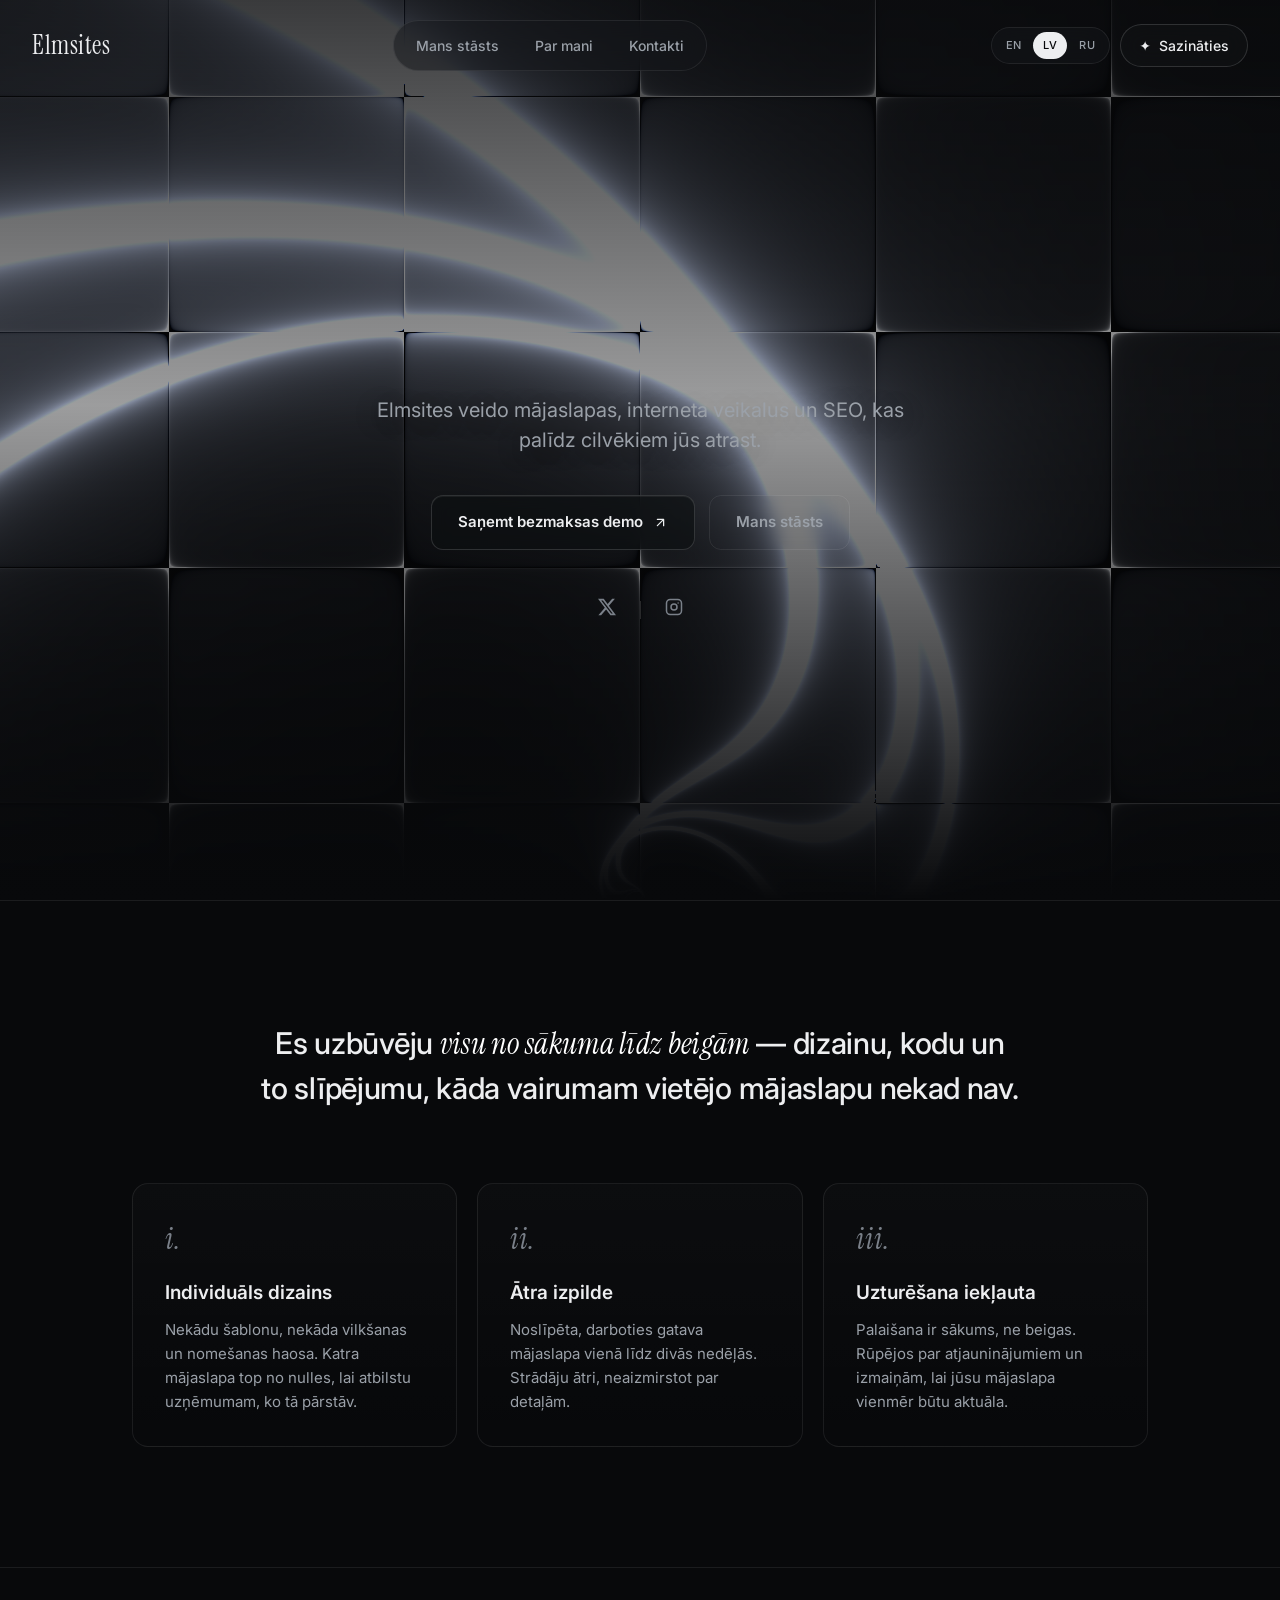
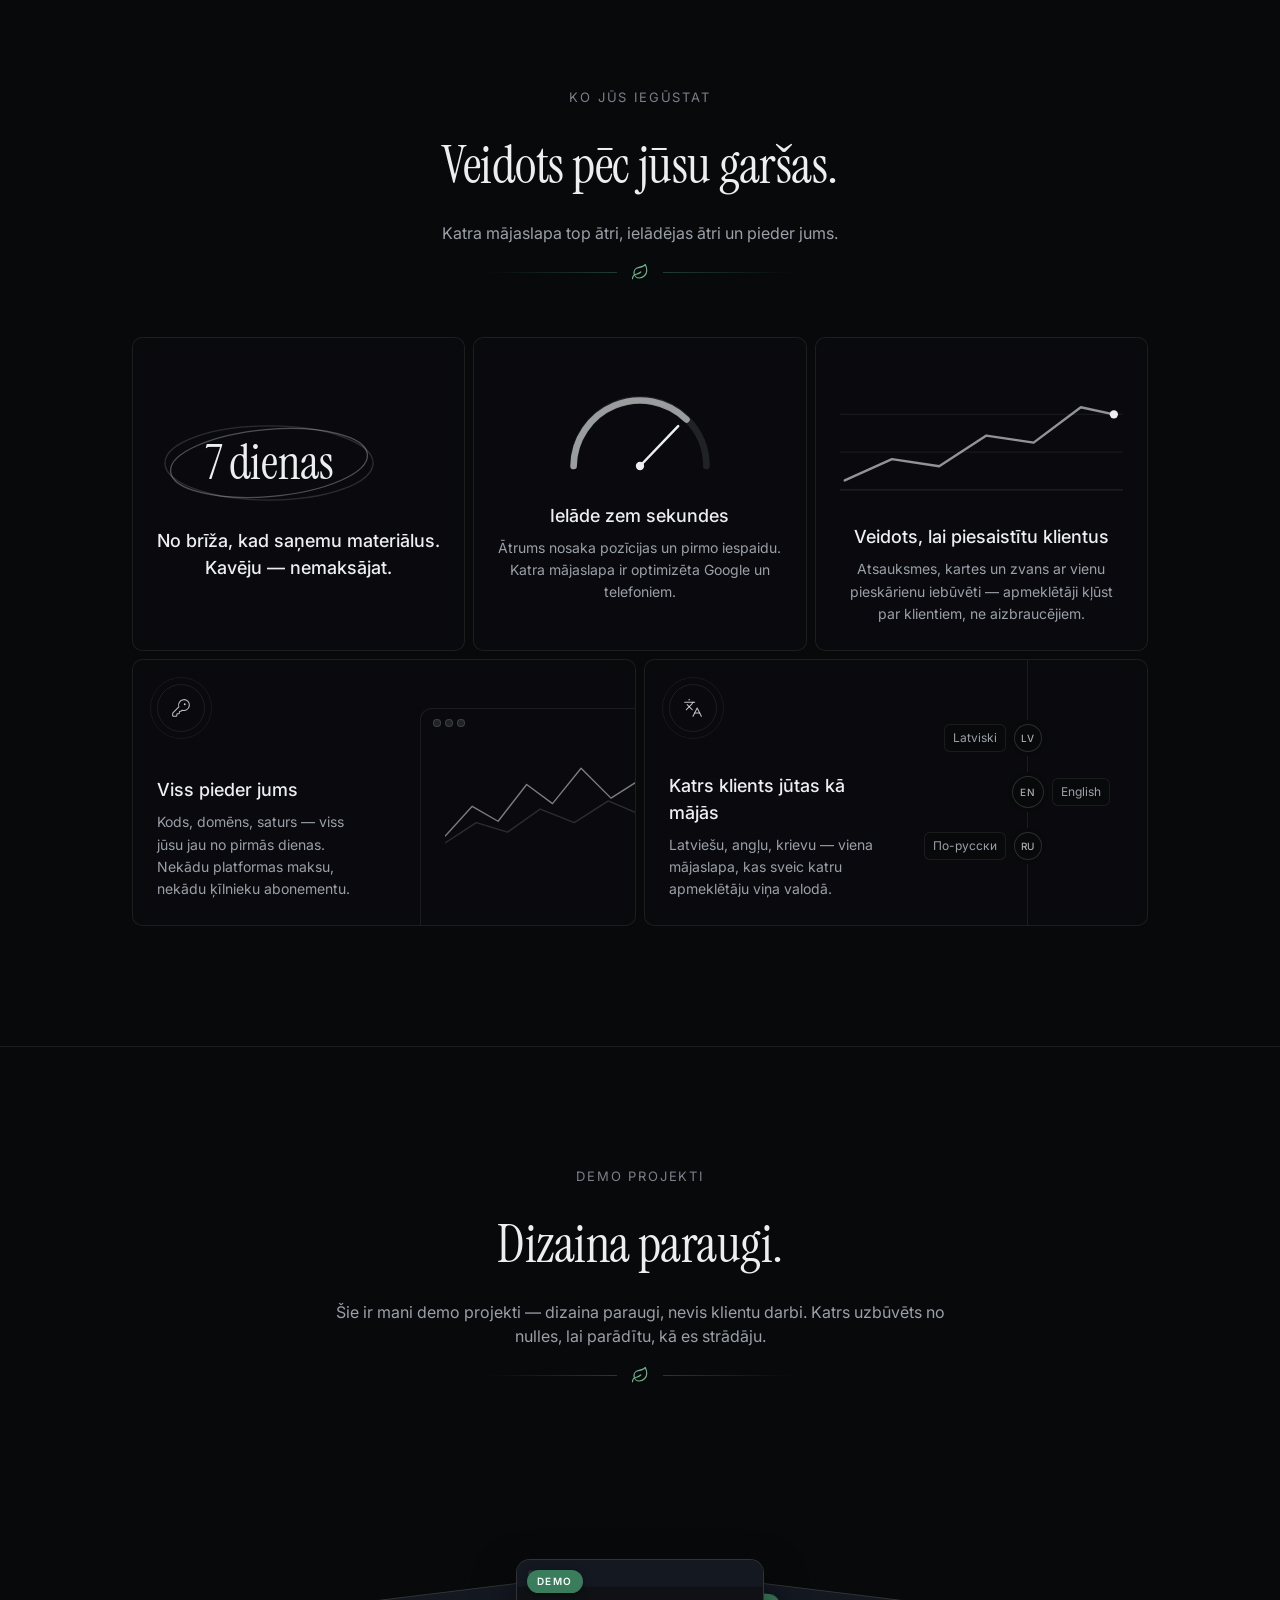
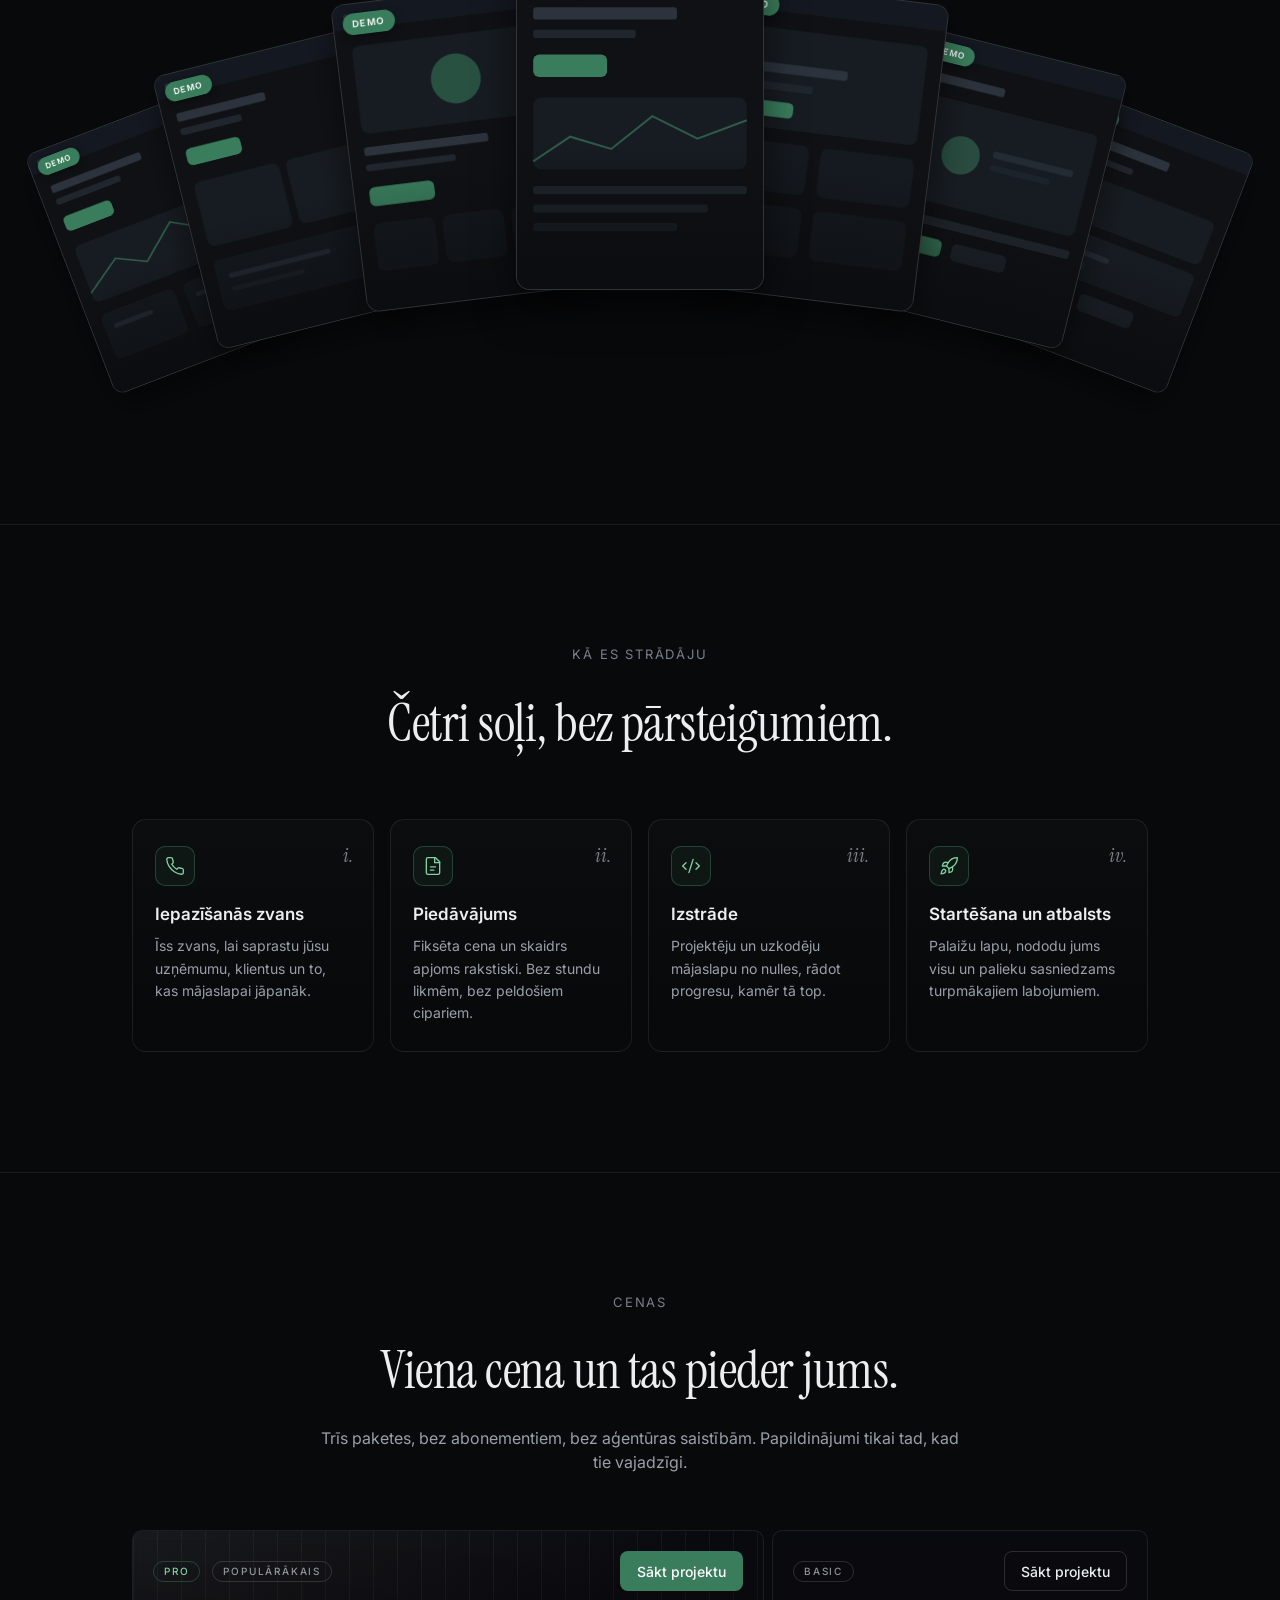
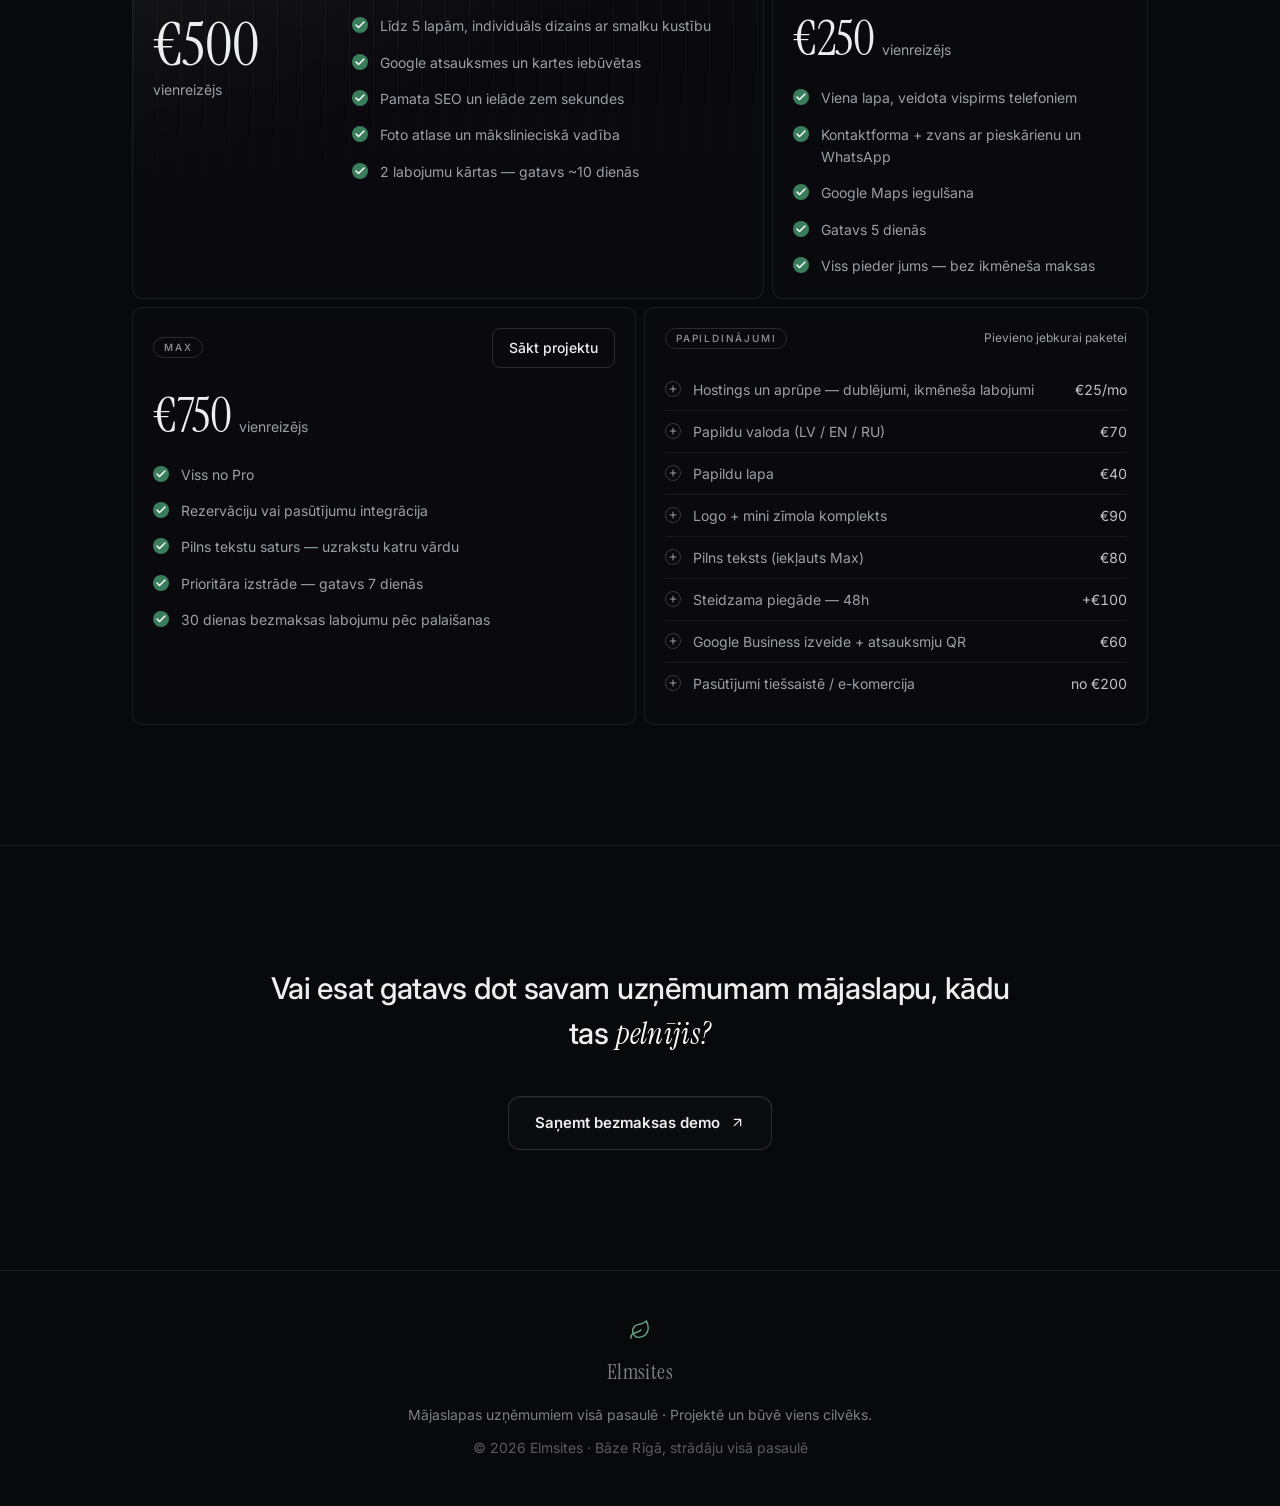
==== commit b4ab1ae6: "green-portfolio: demo fan, process strip, green accent, solo copy - Demo fan showcase (7 cards) port" ====
--- a/index.html
+++ b/index.html
@@ -4,10 +4,10 @@
 <meta charset="UTF-8" />
 <meta name="viewport" content="width=device-width, initial-scale=1.0" />
 <title>Elmsites — Mājaslapu izstrāde Rīgā</title>
-<meta name="description" content="Elmsites veido ātras, mūsdienīgas mājaslapas, interneta veikalus un SEO risinājumus uzņēmumiem Rīgā un ārpus tās." />
+<meta name="description" content="Veidoju ātras, mūsdienīgas mājaslapas, interneta veikalus un SEO risinājumus uzņēmumiem Rīgā un ārpus tās. Strādāju viens — runājat tieši ar cilvēku, kas būvē jūsu lapu." />
 <link rel="canonical" href="https://elmsites.com/" />
 <meta property="og:title" content="Elmsites — Mājaslapu izstrāde Rīgā" />
-<meta property="og:description" content="Ātras, mūsdienīgas mājaslapas, interneta veikali un SEO risinājumi." />
+<meta property="og:description" content="Ātras, mūsdienīgas mājaslapas, interneta veikali un SEO. Strādāju viens, no idejas līdz startam." />
 <meta property="og:url" content="https://elmsites.com/" />
 <meta property="og:type" content="website" />
 <meta name="twitter:card" content="summary_large_image" />
@@ -41,7 +41,7 @@
   <nav class="nav" aria-label="Primary">
     <a href="index.html" class="logo">Elmsites</a>
     <div class="nav-pill">
-      <a href="our-story.html" data-i18n="nav.story">Our Story</a>
+      <a href="our-story.html" data-i18n="nav.story">My Story</a>
       <a href="about.html" data-i18n="nav.about">About</a>
       <a href="contact.html" data-i18n="nav.contact">Contact</a>
     </div>
@@ -73,7 +73,7 @@
           <a href="contact.html" class="btn"><span data-i18n="btn.demo">Get a free demo</span>
             <svg class="arr" width="15" height="15" viewBox="0 0 24 24" fill="none" stroke="currentColor" stroke-width="2" stroke-linecap="round" stroke-linejoin="round" aria-hidden="true" focusable="false"><path d="M7 17 17 7M7 7h10v10"/></svg>
           </a>
-          <a href="our-story.html" class="btn btn-ghost" data-i18n="btn.ourstory">Our story</a>
+          <a href="our-story.html" class="btn btn-ghost" data-i18n="btn.ourstory">My story</a>
         </div>
         <div class="socials">
           <a href="https://x.com/elmsites" aria-label="Elmsites on X (Twitter)" target="_blank" rel="noopener noreferrer">
@@ -89,11 +89,11 @@
 
     <section class="block">
       <div class="wrap">
-        <p class="lead" data-i18n="home.feat.lead">We build <span class="kw">the whole thing</span> — design, code, and the polish most local sites never get.</p>
+        <p class="lead" data-i18n="home.feat.lead">I build <span class="kw">the whole thing</span> — design, code, and the polish most local sites never get.</p>
         <div class="grid">
           <div class="card"><div class="n" aria-hidden="true">i.</div><h2 data-i18n="home.card1.h">Custom design</h2><p data-i18n="home.card1.p">No templates, no drag-and-drop clutter. Every site is designed from scratch to fit the business it represents.</p></div>
-          <div class="card"><div class="n" aria-hidden="true">ii.</div><h2 data-i18n="home.card2.h">Fast turnaround</h2><p data-i18n="home.card2.p">A polished, live site in one to two weeks. We move quickly without cutting corners on the details.</p></div>
-          <div class="card"><div class="n" aria-hidden="true">iii.</div><h2 data-i18n="home.card3.h">Upkeep included</h2><p data-i18n="home.card3.p">Launch is the start, not the end. We handle updates and changes so your site stays current.</p></div>
+          <div class="card"><div class="n" aria-hidden="true">ii.</div><h2 data-i18n="home.card2.h">Fast turnaround</h2><p data-i18n="home.card2.p">A polished, live site in one to two weeks. I move quickly without cutting corners on the details.</p></div>
+          <div class="card"><div class="n" aria-hidden="true">iii.</div><h2 data-i18n="home.card3.h">Upkeep included</h2><p data-i18n="home.card3.p">Launch is the start, not the end. I handle updates and changes so your site stays current.</p></div>
         </div>
       </div>
     </section>
@@ -102,8 +102,11 @@
       <div class="wrap">
         <div class="features-head">
           <div class="label" data-i18n="home.wyg.label">What you get</div>
-          <h2 data-i18n="home.wyg.h">Built like our own.</h2>
+          <h2 data-i18n="home.wyg.h">Built like it's my own.</h2>
           <p data-i18n="home.wyg.sub">Every site ships fast, loads fast, and belongs to you.</p>
+        <div class="leaf-divider" aria-hidden="true">
+          <svg width="18" height="18" viewBox="0 0 24 24" fill="none" stroke="currentColor" stroke-width="1.6" stroke-linecap="round" stroke-linejoin="round"><path d="M11 20A7 7 0 0 1 9.8 6.1C15.5 5 17 4.48 19 2c1 2 2 4.18 2 8 0 5.5-4.78 10-10 10Z"/><path d="M2 21c0-3 1.85-5.36 5.08-6C9.5 14.52 12 13 13 12"/></svg>
+        </div>
         </div>
         <div class="bento">
 
@@ -114,9 +117,9 @@
                   <ellipse cx="127" cy="52" rx="118" ry="42" stroke="currentColor" stroke-width="1.5" class="ink-15"/>
                   <ellipse cx="127" cy="52" rx="112" ry="38" stroke="currentColor" stroke-width="1.5" transform="rotate(-5 127 52)" class="ink-30"/>
                 </svg>
-                <span class="big-num" data-i18n="home.wyg.days.num">5 days</span>
-              </div>
-              <h3 data-i18n="home.wyg.days.h">From first call to launch</h3>
+                <span class="big-num" data-i18n="home.wyg.days.num">7 days</span>
+              </div>
+              <h3 data-i18n="home.wyg.days.h">From the day I get your materials. Late means free.</h3>
             </div>
           </div>
 
@@ -202,6 +205,119 @@
       </div>
     </section>
 
+    <!-- ============ DEMO SHOWCASE (design samples, NOT client work) ============ -->
+    <section class="block" id="demo-projekti">
+      <div class="wrap">
+        <div class="features-head">
+          <div class="label" data-i18n="demos.label">Demo projects</div>
+          <h2 data-i18n="demos.h">Design samples.</h2>
+          <p data-i18n="demos.sub">These are my own demo builds — design samples, not client work. Each one built from scratch to show how I work.</p>
+          <div class="leaf-divider" aria-hidden="true">
+            <svg width="18" height="18" viewBox="0 0 24 24" fill="none" stroke="currentColor" stroke-width="1.6" stroke-linecap="round" stroke-linejoin="round"><path d="M11 20A7 7 0 0 1 9.8 6.1C15.5 5 17 4.48 19 2c1 2 2 4.18 2 8 0 5.5-4.78 10-10 10Z"/><path d="M2 21c0-3 1.85-5.36 5.08-6C9.5 14.52 12 13 13 12"/></svg>
+          </div>
+        </div>
+
+        <div class="fan" id="fan">
+          <div class="fan-track">
+            <!-- ============ DEMO IMAGES — SWAP THESE 7 PATHS ============
+                 Drop your files in /images/ and keep the filenames, or edit
+                 the src below. Each card falls back to a drawn placeholder
+                 until the real image exists. -->
+            <article class="fan-card">
+              <div class="fan-card-inner">
+                <span class="demo-badge" data-i18n="demos.badge">Demo</span>
+                <img class="fan-img" src="images/demo-1.jpg" alt="Kafejnīcas mājaslapas demo — dizaina paraugs" loading="lazy" onerror="this.style.display='none'">
+                <div class="fan-ph" aria-hidden="true"><svg viewBox="0 0 240 320" preserveAspectRatio="xMidYMid slice" xmlns="http://www.w3.org/2000/svg"><rect width="240" height="320" fill="#0F1114"/><rect width="240" height="26" fill="#141821"/><circle cx="14" cy="13" r="3" fill="#2A2F37"/><circle cx="24" cy="13" r="3" fill="#2A2F37"/><circle cx="34" cy="13" r="3" fill="#2A2F37"/><rect x="16" y="46" width="120" height="10" rx="3" fill="#2C333C"/><rect x="16" y="64" width="86" height="8" rx="3" fill="#20262D"/><rect x="16" y="88" width="64" height="20" rx="6" fill="#3A7D5C"/><rect x="16" y="128" width="208" height="76" rx="8" fill="#171C22"/><path d="M16 190 60 160 96 178 140 142 186 168 224 148" stroke="#3A7D5C" stroke-width="2" fill="none" opacity=".7"/><rect x="16" y="220" width="98" height="60" rx="8" fill="#151A20"/><rect x="126" y="220" width="98" height="60" rx="8" fill="#151A20"/><rect x="28" y="236" width="52" height="6" rx="3" fill="#252B33"/><rect x="138" y="236" width="52" height="6" rx="3" fill="#252B33"/></svg></div>
+              </div>
+            </article>
+            <article class="fan-card">
+              <div class="fan-card-inner">
+                <span class="demo-badge" data-i18n="demos.badge">Demo</span>
+                <img class="fan-img" src="images/demo-2.jpg" alt="Mājaslapas dizaina paraugs Nr. 2" loading="lazy" onerror="this.style.display='none'">
+                <div class="fan-ph" aria-hidden="true"><svg viewBox="0 0 240 320" preserveAspectRatio="xMidYMid slice" xmlns="http://www.w3.org/2000/svg"><rect width="240" height="320" fill="#0F1114"/><rect width="240" height="26" fill="#141821"/><circle cx="14" cy="13" r="3" fill="#2A2F37"/><circle cx="24" cy="13" r="3" fill="#2A2F37"/><circle cx="34" cy="13" r="3" fill="#2A2F37"/><rect x="16" y="46" width="104" height="10" rx="3" fill="#2C333C"/><rect x="16" y="64" width="72" height="8" rx="3" fill="#20262D"/><rect x="16" y="88" width="64" height="20" rx="6" fill="#3A7D5C"/><rect x="16" y="128" width="100" height="76" rx="8" fill="#171C22"/><rect x="124" y="128" width="100" height="76" rx="8" fill="#171C22"/><rect x="16" y="220" width="208" height="60" rx="8" fill="#151A20"/><rect x="30" y="238" width="120" height="6" rx="3" fill="#252B33"/><rect x="30" y="254" width="86" height="5" rx="2" fill="#1D232A"/></svg></div>
+              </div>
+            </article>
+            <article class="fan-card">
+              <div class="fan-card-inner">
+                <span class="demo-badge" data-i18n="demos.badge">Demo</span>
+                <img class="fan-img" src="images/demo-3.jpg" alt="Mājaslapas dizaina paraugs Nr. 3" loading="lazy" onerror="this.style.display='none'">
+                <div class="fan-ph" aria-hidden="true"><svg viewBox="0 0 240 320" preserveAspectRatio="xMidYMid slice" xmlns="http://www.w3.org/2000/svg"><rect width="240" height="320" fill="#0F1114"/><rect width="240" height="26" fill="#141821"/><circle cx="14" cy="13" r="3" fill="#2A2F37"/><circle cx="24" cy="13" r="3" fill="#2A2F37"/><circle cx="34" cy="13" r="3" fill="#2A2F37"/><rect x="16" y="44" width="208" height="92" rx="8" fill="#171C22"/><circle cx="120" cy="90" r="26" fill="#3A7D5C" opacity=".55"/><rect x="16" y="150" width="130" height="9" rx="3" fill="#2C333C"/><rect x="16" y="168" width="94" height="7" rx="3" fill="#20262D"/><rect x="16" y="192" width="68" height="20" rx="6" fill="#3A7D5C"/><rect x="16" y="230" width="64" height="50" rx="8" fill="#151A20"/><rect x="88" y="230" width="64" height="50" rx="8" fill="#151A20"/><rect x="160" y="230" width="64" height="50" rx="8" fill="#151A20"/></svg></div>
+              </div>
+            </article>
+            <article class="fan-card">
+              <div class="fan-card-inner">
+                <span class="demo-badge" data-i18n="demos.badge">Demo</span>
+                <img class="fan-img" src="images/demo-4.jpg" alt="Mājaslapas dizaina paraugs Nr. 4" loading="lazy" onerror="this.style.display='none'">
+                <div class="fan-ph" aria-hidden="true"><svg viewBox="0 0 240 320" preserveAspectRatio="xMidYMid slice" xmlns="http://www.w3.org/2000/svg"><rect width="240" height="320" fill="#0F1114"/><rect width="240" height="26" fill="#141821"/><circle cx="14" cy="13" r="3" fill="#2A2F37"/><circle cx="24" cy="13" r="3" fill="#2A2F37"/><circle cx="34" cy="13" r="3" fill="#2A2F37"/><rect x="16" y="46" width="140" height="12" rx="3" fill="#2C333C"/><rect x="16" y="68" width="100" height="8" rx="3" fill="#20262D"/><rect x="16" y="92" width="72" height="22" rx="6" fill="#3A7D5C"/><rect x="16" y="134" width="208" height="70" rx="8" fill="#171C22"/><path d="M16 196 52 172 92 184 132 152 176 174 224 156" stroke="#3A7D5C" stroke-width="2" fill="none" opacity=".65"/><rect x="16" y="220" width="208" height="8" rx="3" fill="#20262D"/><rect x="16" y="238" width="170" height="8" rx="3" fill="#1D232A"/><rect x="16" y="256" width="140" height="8" rx="3" fill="#1A2027"/></svg></div>
+              </div>
+            </article>
+            <article class="fan-card">
+              <div class="fan-card-inner">
+                <span class="demo-badge" data-i18n="demos.badge">Demo</span>
+                <img class="fan-img" src="images/demo-5.jpg" alt="Mājaslapas dizaina paraugs Nr. 5" loading="lazy" onerror="this.style.display='none'">
+                <div class="fan-ph" aria-hidden="true"><svg viewBox="0 0 240 320" preserveAspectRatio="xMidYMid slice" xmlns="http://www.w3.org/2000/svg"><rect width="240" height="320" fill="#0F1114"/><rect width="240" height="26" fill="#141821"/><circle cx="14" cy="13" r="3" fill="#2A2F37"/><circle cx="24" cy="13" r="3" fill="#2A2F37"/><circle cx="34" cy="13" r="3" fill="#2A2F37"/><rect x="16" y="44" width="208" height="104" rx="8" fill="#171C22"/><rect x="34" y="80" width="110" height="10" rx="3" fill="#2C333C"/><rect x="34" y="100" width="76" height="8" rx="3" fill="#20262D"/><rect x="34" y="120" width="58" height="16" rx="5" fill="#3A7D5C"/><rect x="16" y="162" width="98" height="52" rx="8" fill="#151A20"/><rect x="126" y="162" width="98" height="52" rx="8" fill="#151A20"/><rect x="16" y="228" width="98" height="52" rx="8" fill="#151A20"/><rect x="126" y="228" width="98" height="52" rx="8" fill="#151A20"/></svg></div>
+              </div>
+            </article>
+            <article class="fan-card">
+              <div class="fan-card-inner">
+                <span class="demo-badge" data-i18n="demos.badge">Demo</span>
+                <img class="fan-img" src="images/demo-6.jpg" alt="Mājaslapas dizaina paraugs Nr. 6" loading="lazy" onerror="this.style.display='none'">
+                <div class="fan-ph" aria-hidden="true"><svg viewBox="0 0 240 320" preserveAspectRatio="xMidYMid slice" xmlns="http://www.w3.org/2000/svg"><rect width="240" height="320" fill="#0F1114"/><rect width="240" height="26" fill="#141821"/><circle cx="14" cy="13" r="3" fill="#2A2F37"/><circle cx="24" cy="13" r="3" fill="#2A2F37"/><circle cx="34" cy="13" r="3" fill="#2A2F37"/><rect x="16" y="46" width="92" height="10" rx="3" fill="#2C333C"/><rect x="16" y="72" width="208" height="120" rx="8" fill="#171C22"/><circle cx="76" cy="132" r="22" fill="#3A7D5C" opacity=".5"/><rect x="112" y="118" width="94" height="8" rx="3" fill="#252B33"/><rect x="112" y="134" width="70" height="7" rx="3" fill="#1D232A"/><rect x="16" y="208" width="208" height="10" rx="3" fill="#20262D"/><rect x="16" y="232" width="64" height="20" rx="6" fill="#3A7D5C"/><rect x="92" y="232" width="64" height="20" rx="6" fill="#1D232A"/></svg></div>
+              </div>
+            </article>
+            <article class="fan-card">
+              <div class="fan-card-inner">
+                <span class="demo-badge" data-i18n="demos.badge">Demo</span>
+                <img class="fan-img" src="images/demo-7.jpg" alt="Mājaslapas dizaina paraugs Nr. 7" loading="lazy" onerror="this.style.display='none'">
+                <div class="fan-ph" aria-hidden="true"><svg viewBox="0 0 240 320" preserveAspectRatio="xMidYMid slice" xmlns="http://www.w3.org/2000/svg"><rect width="240" height="320" fill="#0F1114"/><rect width="240" height="26" fill="#141821"/><circle cx="14" cy="13" r="3" fill="#2A2F37"/><circle cx="24" cy="13" r="3" fill="#2A2F37"/><circle cx="34" cy="13" r="3" fill="#2A2F37"/><rect x="16" y="46" width="128" height="12" rx="3" fill="#2C333C"/><rect x="16" y="70" width="88" height="8" rx="3" fill="#20262D"/><rect x="16" y="96" width="208" height="58" rx="8" fill="#171C22"/><rect x="16" y="166" width="208" height="58" rx="8" fill="#171C22"/><rect x="30" y="186" width="86" height="7" rx="3" fill="#252B33"/><rect x="30" y="202" width="60" height="6" rx="2" fill="#1D232A"/><rect x="16" y="238" width="72" height="22" rx="6" fill="#3A7D5C"/><rect x="98" y="238" width="72" height="22" rx="6" fill="#1D232A"/></svg></div>
+              </div>
+            </article>
+          </div>
+          <p class="fan-hint" data-i18n="demos.hint">Swipe to see more →</p>
+        </div>
+      </div>
+    </section>
+
+    <!-- ============ TODO: separate "Klientu projekti" section goes here ============
+         Real paying-client work, once there is some to show. Keep it visually
+         distinct from the demo fan above so the two are never confused. -->
+
+    <!-- ============ PROCESS STRIP ============ -->
+    <section class="block" id="process">
+      <div class="wrap">
+        <div class="features-head">
+          <div class="label" data-i18n="process.label">How I work</div>
+          <h2 data-i18n="process.h">Four steps, no surprises.</h2>
+        </div>
+        <div class="process">
+          <div class="pstep">
+            <div class="pico" aria-hidden="true"><svg width="20" height="20" viewBox="0 0 24 24" fill="none" stroke="currentColor" stroke-width="1.6" stroke-linecap="round" stroke-linejoin="round"><path d="M22 16.92v3a2 2 0 0 1-2.18 2 19.79 19.79 0 0 1-8.63-3.07 19.5 19.5 0 0 1-6-6 19.79 19.79 0 0 1-3.07-8.67A2 2 0 0 1 4.11 2h3a2 2 0 0 1 2 1.72c.127.96.361 1.903.7 2.81a2 2 0 0 1-.45 2.11L8.09 9.91a16 16 0 0 0 6 6l1.27-1.27a2 2 0 0 1 2.11-.45c.907.339 1.85.573 2.81.7A2 2 0 0 1 22 16.92z"/></svg></div>
+            <span class="pnum" aria-hidden="true">i.</span>
+            <h3 data-i18n="process.s1.h">Intro call</h3>
+            <p data-i18n="process.s1.p">A short call to understand your business, your customers and what the site has to do.</p>
+          </div>
+          <div class="pstep">
+            <div class="pico" aria-hidden="true"><svg width="20" height="20" viewBox="0 0 24 24" fill="none" stroke="currentColor" stroke-width="1.6" stroke-linecap="round" stroke-linejoin="round"><path d="M15 2H6a2 2 0 0 0-2 2v16a2 2 0 0 0 2 2h12a2 2 0 0 0 2-2V7Z"/><path d="M14 2v6h6"/><path d="M9 13h6"/><path d="M9 17h4"/></svg></div>
+            <span class="pnum" aria-hidden="true">ii.</span>
+            <h3 data-i18n="process.s2.h">Proposal</h3>
+            <p data-i18n="process.s2.p">A fixed price and a clear scope in writing. No hourly billing, no moving numbers.</p>
+          </div>
+          <div class="pstep">
+            <div class="pico" aria-hidden="true"><svg width="20" height="20" viewBox="0 0 24 24" fill="none" stroke="currentColor" stroke-width="1.6" stroke-linecap="round" stroke-linejoin="round"><path d="m18 16 4-4-4-4"/><path d="m6 8-4 4 4 4"/><path d="m14.5 4-5 16"/></svg></div>
+            <span class="pnum" aria-hidden="true">iii.</span>
+            <h3 data-i18n="process.s3.h">Build</h3>
+            <p data-i18n="process.s3.p">I design and code the site from scratch and show you progress as it comes together.</p>
+          </div>
+          <div class="pstep">
+            <div class="pico" aria-hidden="true"><svg width="20" height="20" viewBox="0 0 24 24" fill="none" stroke="currentColor" stroke-width="1.6" stroke-linecap="round" stroke-linejoin="round"><path d="M4.5 16.5c-1.5 1.26-2 5-2 5s3.74-.5 5-2c.71-.84.7-2.13-.09-2.91a2.18 2.18 0 0 0-2.91 0z"/><path d="m12 15-3-3a22 22 0 0 1 2-3.95A12.88 12.88 0 0 1 22 2c0 2.72-.78 7.5-6 11a22.35 22.35 0 0 1-4 2z"/><path d="M9 12H4s.55-3.03 2-4c1.62-1.08 5 0 5 0"/><path d="M12 15v5s3.03-.55 4-2c1.08-1.62 0-5 0-5"/></svg></div>
+            <span class="pnum" aria-hidden="true">iv.</span>
+            <h3 data-i18n="process.s4.h">Launch and support</h3>
+            <p data-i18n="process.s4.p">I put it live, hand over everything, and stay reachable for updates afterwards.</p>
+          </div>
+        </div>
+      </div>
+    </section>
+
     <section class="block" id="pricing">
       <div class="wrap">
         <div class="features-head">
@@ -268,7 +384,7 @@
               <ul class="feat-list">
                 <li><span class="feat-check"><svg width="12" height="12" viewBox="0 0 24 24" fill="none" stroke="currentColor" stroke-width="3" stroke-linecap="round" stroke-linejoin="round" aria-hidden="true"><path d="M20 6 9 17l-5-5"/></svg></span><span data-i18n="max.f1">Everything in Pro</span></li>
                 <li><span class="feat-check"><svg width="12" height="12" viewBox="0 0 24 24" fill="none" stroke="currentColor" stroke-width="3" stroke-linecap="round" stroke-linejoin="round" aria-hidden="true"><path d="M20 6 9 17l-5-5"/></svg></span><span data-i18n="max.f2">Booking or online ordering integration</span></li>
-                <li><span class="feat-check"><svg width="12" height="12" viewBox="0 0 24 24" fill="none" stroke="currentColor" stroke-width="3" stroke-linecap="round" stroke-linejoin="round" aria-hidden="true"><path d="M20 6 9 17l-5-5"/></svg></span><span data-i18n="max.f3">Full copywriting — we write every word</span></li>
+                <li><span class="feat-check"><svg width="12" height="12" viewBox="0 0 24 24" fill="none" stroke="currentColor" stroke-width="3" stroke-linecap="round" stroke-linejoin="round" aria-hidden="true"><path d="M20 6 9 17l-5-5"/></svg></span><span data-i18n="max.f3">Full copywriting — I write every word</span></li>
                 <li><span class="feat-check"><svg width="12" height="12" viewBox="0 0 24 24" fill="none" stroke="currentColor" stroke-width="3" stroke-linecap="round" stroke-linejoin="round" aria-hidden="true"><path d="M20 6 9 17l-5-5"/></svg></span><span data-i18n="max.f4">Priority build — live in 7 days</span></li>
                 <li><span class="feat-check"><svg width="12" height="12" viewBox="0 0 24 24" fill="none" stroke="currentColor" stroke-width="3" stroke-linecap="round" stroke-linejoin="round" aria-hidden="true"><path d="M20 6 9 17l-5-5"/></svg></span><span data-i18n="max.f5">30 days of free tweaks after launch</span></li>
               </ul>
@@ -309,12 +425,17 @@
   </main>
 
   <footer>
+    <div class="leaf-mark" aria-hidden="true">
+      <svg width="22" height="22" viewBox="0 0 24 24" fill="none" stroke="currentColor" stroke-width="1.5" stroke-linecap="round" stroke-linejoin="round"><path d="M11 20A7 7 0 0 1 9.8 6.1C15.5 5 17 4.48 19 2c1 2 2 4.18 2 8 0 5.5-4.78 10-10 10Z"/><path d="M2 21c0-3 1.85-5.36 5.08-6C9.5 14.52 12 13 13 12"/></svg>
+    </div>
     <div class="logo">Elmsites</div>
-    <div data-i18n="footer.tagline">Websites for businesses everywhere · Built by a young team that ships.</div>
+    <div data-i18n="footer.tagline">Websites for businesses everywhere · Designed and built by one person.</div>
     <div style="margin-top:12px;opacity:.7;" data-i18n="footer.copy">© 2026 Elmsites · Based in Riga, working worldwide</div>
   </footer>
 
   <script src="js/i18n.js" defer></script>
   <script src="js/shader.js" defer></script>
+  <script src="https://cdnjs.cloudflare.com/ajax/libs/gsap/3.12.5/gsap.min.js" defer></script>
+  <script src="js/fan.js" defer></script>
 </body>
 </html>
--- a/css/style.css
+++ b/css/style.css
@@ -2,6 +2,16 @@
   --bg: #08090B; --surface: #0F1114; --text: #EDEEF0;
   --muted: #7A8089; --muted-2: #9AA0A8;
   --border: rgba(255,255,255,0.08); --border-2: rgba(255,255,255,0.14);
+
+  /* Elm green accent — retune here, used everywhere.
+     --accent        #3A7D5C  fills, badges, borders. White text on it = 4.92:1 (WCAG AA).
+     --accent-bright #7FD1A4  green TEXT/links on the dark bg = 10.9:1 (AA/AAA).
+                              (--accent as text on --bg is only 4.05:1, so never use it for body text.) */
+  --accent: #3A7D5C;
+  --accent-bright: #7FD1A4;
+  --accent-on: #FFFFFF;
+  --accent-line: rgba(58,125,92,0.45);
+  --accent-wash: rgba(58,125,92,0.10);
 }
 * { margin:0; padding:0; box-sizing:border-box; }
 html { scroll-behavior:smooth; }
@@ -14,7 +24,7 @@
 .skip-link { position:absolute; left:-9999px; top:0; background:#fff; color:#08090B; padding:10px 18px; z-index:100; border-radius:0 0 8px 0; font-weight:600; font-size:14px; }
 .skip-link:focus { left:0; top:0; }
 a:focus-visible, button:focus-visible, .btn:focus-visible, .method:focus-visible, .nav-pill a:focus-visible, .nav-cta:focus-visible {
-  outline:2px solid #fff; outline-offset:3px; border-radius:8px;
+  outline:2px solid var(--accent-bright); outline-offset:3px; border-radius:8px;
 }
 
 /* nav */
@@ -25,7 +35,7 @@
 .nav-pill a:hover { color:var(--text); }
 .nav-pill a[aria-current="page"] { color:var(--text); background:rgba(255,255,255,0.06); }
 .nav-cta { display:inline-flex; align-items:center; gap:8px; padding:10px 18px; border:1px solid var(--border-2); border-radius:999px; font-size:14px; font-weight:500; background:rgba(20,23,27,0.4); backdrop-filter:blur(12px); transition:.2s; }
-.nav-cta:hover { background:rgba(255,255,255,0.06); border-color:rgba(255,255,255,0.24); }
+.nav-cta:hover { background:var(--accent-wash); border-color:var(--accent-line); }
 .nav-right { display:flex; align-items:center; gap:10px; }
 .lang-dock { display:flex; align-items:center; gap:2px; padding:4px; border:1px solid var(--border); border-radius:999px; background:rgba(20,23,27,0.5); backdrop-filter:blur(12px); }
 .lang-dock a { padding:5px 10px; font-size:11px; font-weight:500; letter-spacing:0.04em; color:var(--muted-2); border-radius:999px; transition:.2s; }
@@ -63,11 +73,11 @@
 }
 
 .btn { display:inline-flex; align-items:center; gap:10px; padding:15px 26px; border-radius:12px; background:rgba(13,15,18,0.6); border:1px solid var(--border-2); font-weight:600; font-size:15px; backdrop-filter:blur(8px); transition:.18s; box-shadow:inset 0 1px 0 rgba(255,255,255,0.06); }
-.btn:hover { background:rgba(20,23,27,0.8); border-color:rgba(255,255,255,0.24); transform:translateY(-1px); }
-.btn .arr { transition:transform .2s; }
-.btn:hover .arr { transform:translate(2px,-2px); }
+.btn:hover { background:rgba(20,23,27,0.8); border-color:var(--accent-line); transform:translateY(-1px); }
+.btn .arr { transition:transform .2s, color .2s; }
+.btn:hover .arr { transform:translate(2px,-2px); color:var(--accent-bright); }
 .btn-ghost { background:transparent; box-shadow:none; border-color:var(--border); color:var(--muted-2); }
-.btn-ghost:hover { color:var(--text); }
+.btn-ghost:hover { color:var(--accent-bright); border-color:var(--accent-line); }
 
 .socials { display:flex; align-items:center; gap:24px; margin-top:48px; color:var(--muted); }
 .socials a:hover { color:var(--text); }
@@ -176,12 +186,12 @@
 .pricing-grid { display:grid; grid-template-columns:1fr; gap:8px; margin-top:56px; }
 
 .pill { display:inline-flex; align-items:center; border-radius:999px; border:1px solid rgba(237,238,240,.15); color:rgba(237,238,240,.6); padding:2px 10px; font-size:10px; font-weight:500; text-transform:uppercase; letter-spacing:.18em; }
-.pill.em { border-color:rgba(237,238,240,.25); color:var(--text); }
+.pill.em { border-color:var(--accent-line); color:var(--accent-bright); }
 
 .start-btn { display:inline-flex; height:40px; align-items:center; justify-content:center; white-space:nowrap; border-radius:8px; padding:0 16px; font-size:14px; font-weight:500; border:1px solid rgba(237,238,240,.15); transition:background .2s,color .2s; }
 .start-btn:hover { background:rgba(237,238,240,.05); }
-.start-btn.solid { background:var(--text); color:var(--bg); border-color:transparent; }
-.start-btn.solid:hover { background:rgba(237,238,240,.9); }
+.start-btn.solid { background:var(--accent); color:var(--accent-on); border-color:transparent; }
+.start-btn.solid:hover { background:#43906A; }
 
 .pcard-head { position:relative; display:flex; flex-wrap:wrap; align-items:center; gap:12px; padding:20px; }
 .pcard-head .right { margin-left:auto; }
@@ -194,7 +204,7 @@
 
 .feat-list { list-style:none; margin:0; padding:0; display:grid; gap:14px; font-size:14px; color:var(--muted-2); }
 .feat-list li { display:flex; align-items:flex-start; gap:12px; line-height:1.6; }
-.feat-check { margin-top:2px; flex-shrink:0; display:grid; place-items:center; width:16px; height:16px; border-radius:999px; background:var(--text); color:var(--bg); }
+.feat-check { margin-top:2px; flex-shrink:0; display:grid; place-items:center; width:16px; height:16px; border-radius:999px; background:var(--accent); color:var(--accent-on); }
 .pcard-feats { padding:20px; }
 
 .pcard-featured .texture { position:absolute; inset:0; pointer-events:none; -webkit-mask-image:linear-gradient(to bottom,#fff,transparent 85%); mask-image:linear-gradient(to bottom,#fff,transparent 85%); }
@@ -225,6 +235,67 @@
   .pcard-body .feat-col { width:70%; }
 }
 
+/* ============ DEMO FAN SHOWCASE ============ */
+.fan { position:relative; margin-top:60px; }
+.fan-track { position:relative; display:flex; align-items:center; justify-content:center;
+  height:clamp(390px,46vw,560px); }
+.fan-card { position:absolute; top:50%; left:50%; width:clamp(186px,20vw,248px); aspect-ratio:3/4;
+  margin:calc(-0.5 * clamp(186px,20vw,248px) * 4 / 3) 0 0 calc(-0.5 * clamp(186px,20vw,248px));
+  will-change:transform; }
+.fan-card-inner { position:relative; width:100%; height:100%; overflow:hidden; border-radius:14px;
+  border:1px solid var(--border-2); background:var(--surface);
+  box-shadow:0 18px 40px rgba(0,0,0,0.55), inset 0 1px 0 rgba(255,255,255,0.06); }
+.fan-card-inner::after { content:''; position:absolute; inset:0; pointer-events:none;
+  background:linear-gradient(180deg,transparent 55%,rgba(8,9,11,0.55)); }
+.fan-img { position:relative; z-index:1; width:100%; height:100%; object-fit:cover; display:block; }
+.fan-ph { position:absolute; inset:0; z-index:0; }
+.fan-ph svg { width:100%; height:100%; display:block; }
+.demo-badge { position:absolute; z-index:3; top:10px; left:10px; padding:4px 10px; border-radius:999px;
+  background:var(--accent); color:var(--accent-on); font-size:10px; font-weight:600;
+  letter-spacing:0.14em; text-transform:uppercase; box-shadow:0 2px 10px rgba(0,0,0,0.4); }
+
+/* base: hint only shows in the flat/scroll layouts below */
+.fan-hint { display:none; text-align:center; color:var(--muted); font-size:13px; margin-top:2px; }
+
+/* mobile: fan straightens into a deliberate horizontal snap-scroll */
+@media (max-width:639px){
+  .fan-track { height:auto; display:flex; justify-content:flex-start; align-items:stretch;
+    gap:14px; overflow-x:auto; scroll-snap-type:x mandatory;
+    padding:4px 20px 20px; margin:0 -20px; -webkit-overflow-scrolling:touch; }
+  .fan-card { position:relative; top:auto; left:auto; margin:0; flex:0 0 auto;
+    width:min(70vw,260px); scroll-snap-align:center;
+    transform:none !important; opacity:1 !important; }
+  .fan-hint { display:block; }
+}
+/* no-GSAP fallback: same deliberate scroll strip, at any width */
+.fan.is-flat .fan-track { height:auto; display:flex; justify-content:flex-start; align-items:stretch;
+  gap:14px; overflow-x:auto; scroll-snap-type:x mandatory; padding:4px 20px 20px; margin:0 -20px; }
+.fan.is-flat .fan-card { position:relative; top:auto; left:auto; margin:0; flex:0 0 auto;
+  width:min(70vw,248px); scroll-snap-align:center; transform:none !important; opacity:1 !important; }
+.fan.is-flat .fan-hint { display:block; }
+
+/* ============ PROCESS STRIP ============ */
+.process { display:grid; grid-template-columns:repeat(4,1fr); gap:16px; margin-top:56px; }
+.pstep { position:relative; padding:26px 22px; border:1px solid var(--border); border-radius:14px;
+  background:linear-gradient(180deg,rgba(255,255,255,0.02),transparent); transition:border-color .2s; }
+.pstep:hover { border-color:var(--accent-line); }
+.pstep .pico { width:40px; height:40px; display:grid; place-items:center; border-radius:10px;
+  border:1px solid var(--accent-line); background:var(--accent-wash); color:var(--accent-bright); margin-bottom:16px; }
+.pstep .pnum { position:absolute; top:20px; right:20px; font-family:'Instrument Serif',Georgia,serif;
+  font-style:italic; font-size:20px; color:var(--muted); }
+.pstep h3 { font-size:17px; font-weight:600; }
+.pstep p { color:var(--muted-2); font-size:14px; line-height:1.6; margin-top:8px; }
+@media (max-width:860px){ .process { grid-template-columns:repeat(2,1fr); } }
+@media (max-width:560px){ .process { grid-template-columns:1fr; } }
+
+/* ============ LEAF / BRANCH MOTIF ============ */
+.leaf-divider { display:flex; align-items:center; justify-content:center; gap:14px; margin-top:18px; color:var(--accent); }
+.leaf-divider::before, .leaf-divider::after { content:''; height:1px; width:min(130px,20vw); }
+.leaf-divider::before { background:linear-gradient(90deg,transparent,var(--accent-line)); }
+.leaf-divider::after  { background:linear-gradient(90deg,var(--accent-line),transparent); }
+.leaf-divider svg { display:block; color:var(--accent-bright); opacity:.85; }
+footer .leaf-mark { display:flex; justify-content:center; margin-bottom:14px; color:var(--accent-bright); opacity:.8; }
+
 footer { border-top:1px solid var(--border); padding:48px 32px; text-align:center; color:var(--muted); font-size:14px; }
 footer .logo { margin-bottom:16px; font-size:22px; }
 
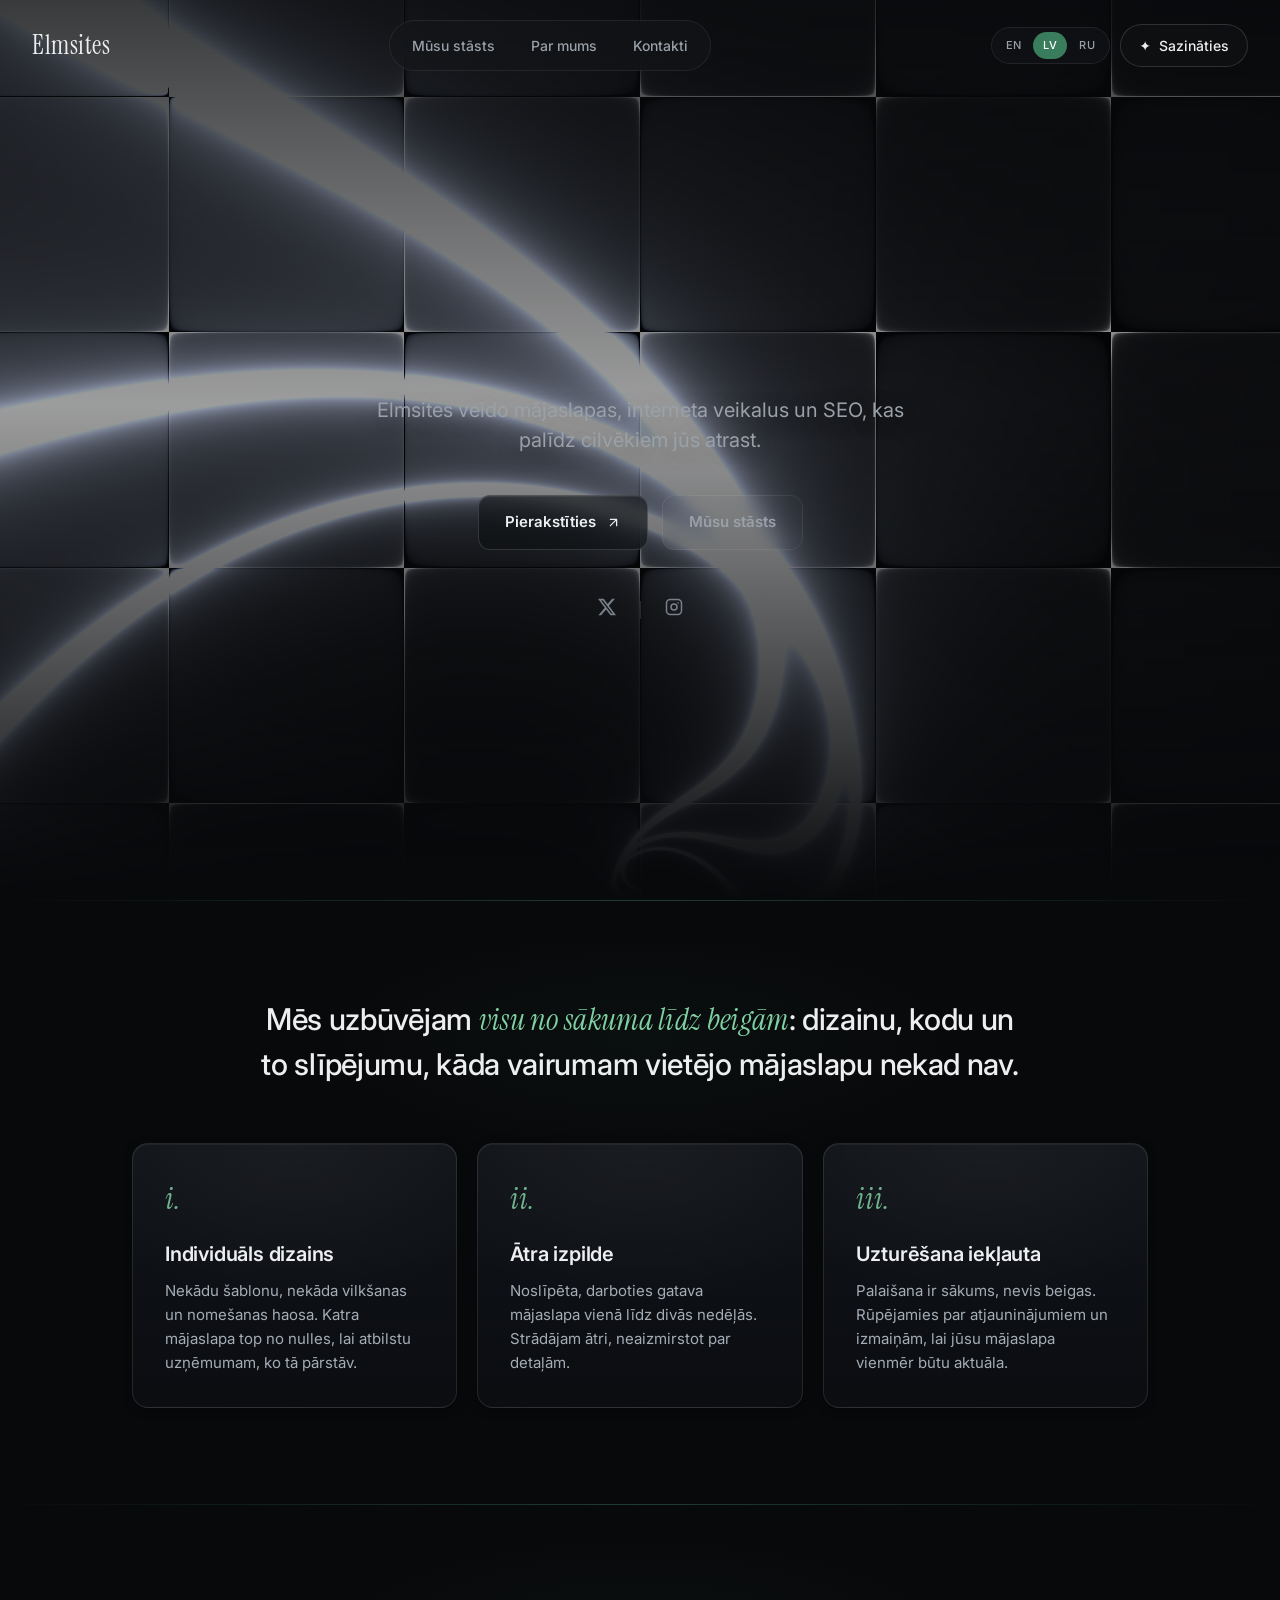
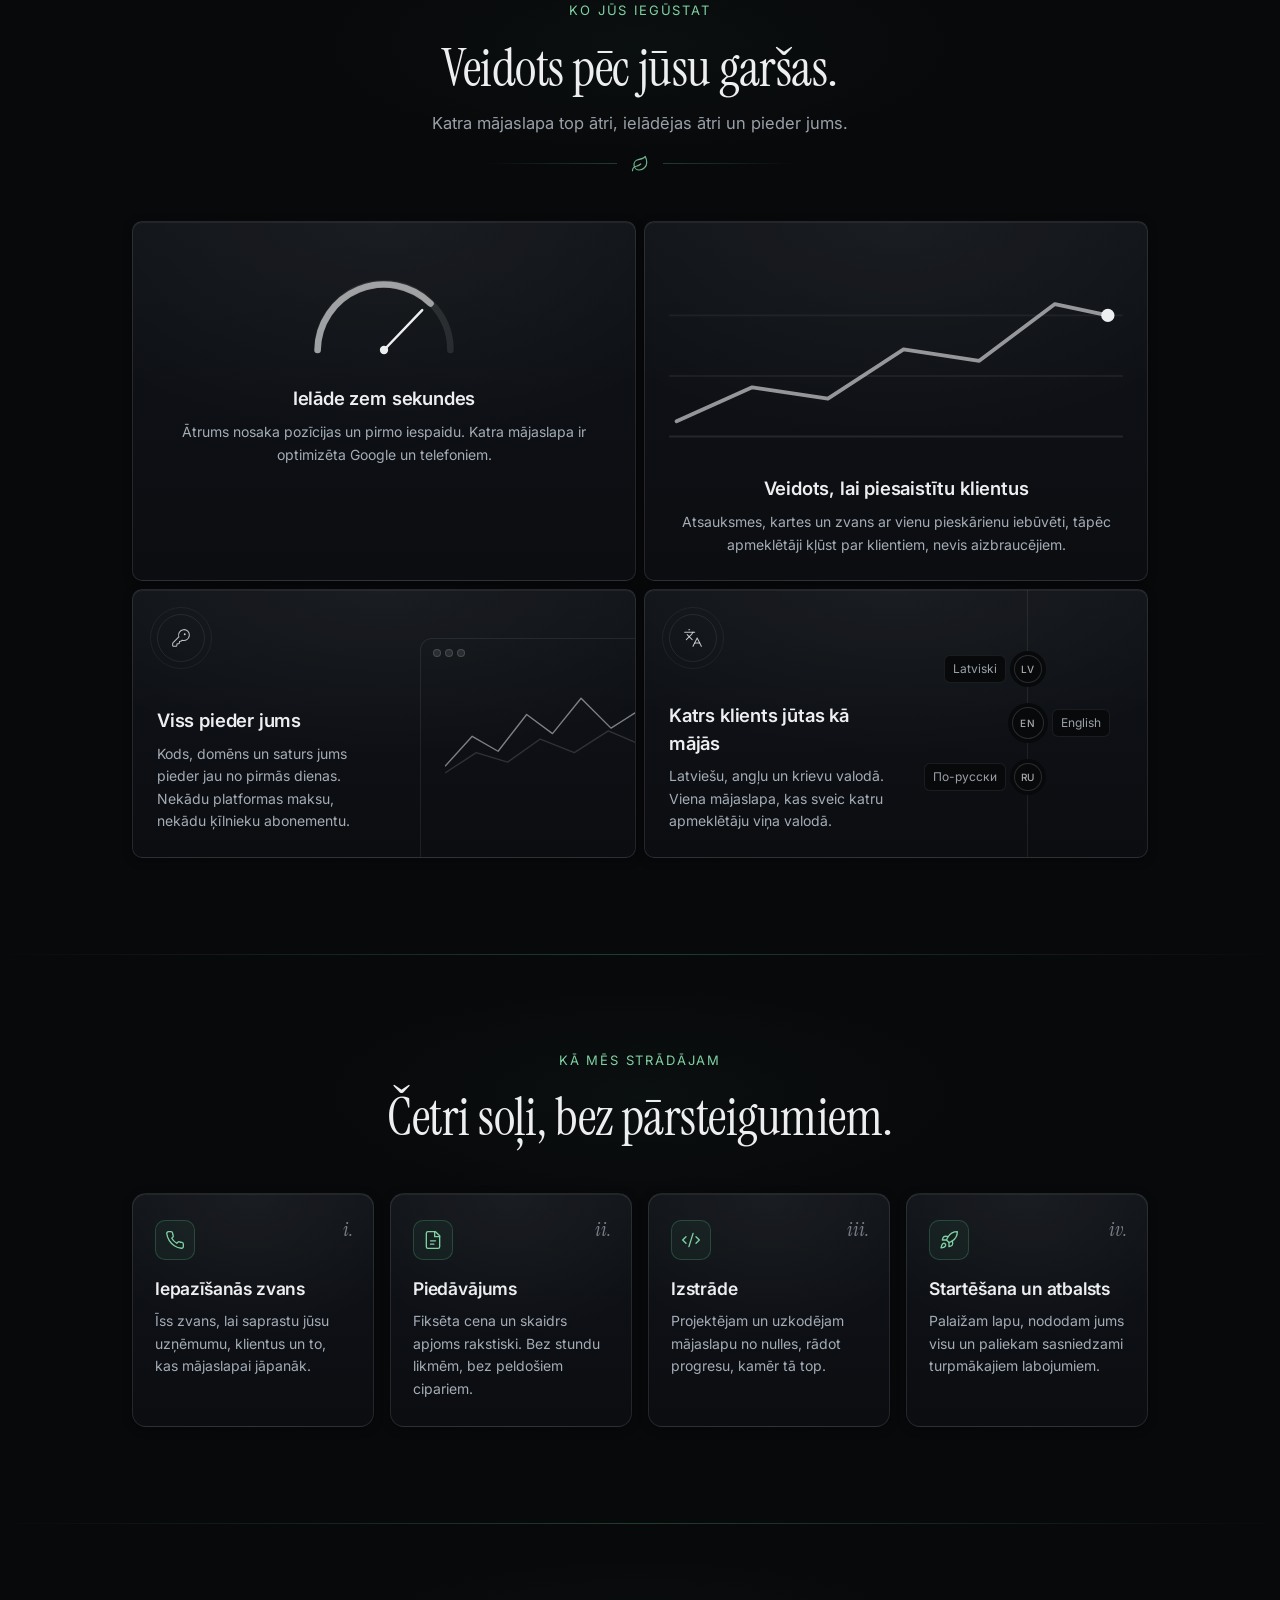
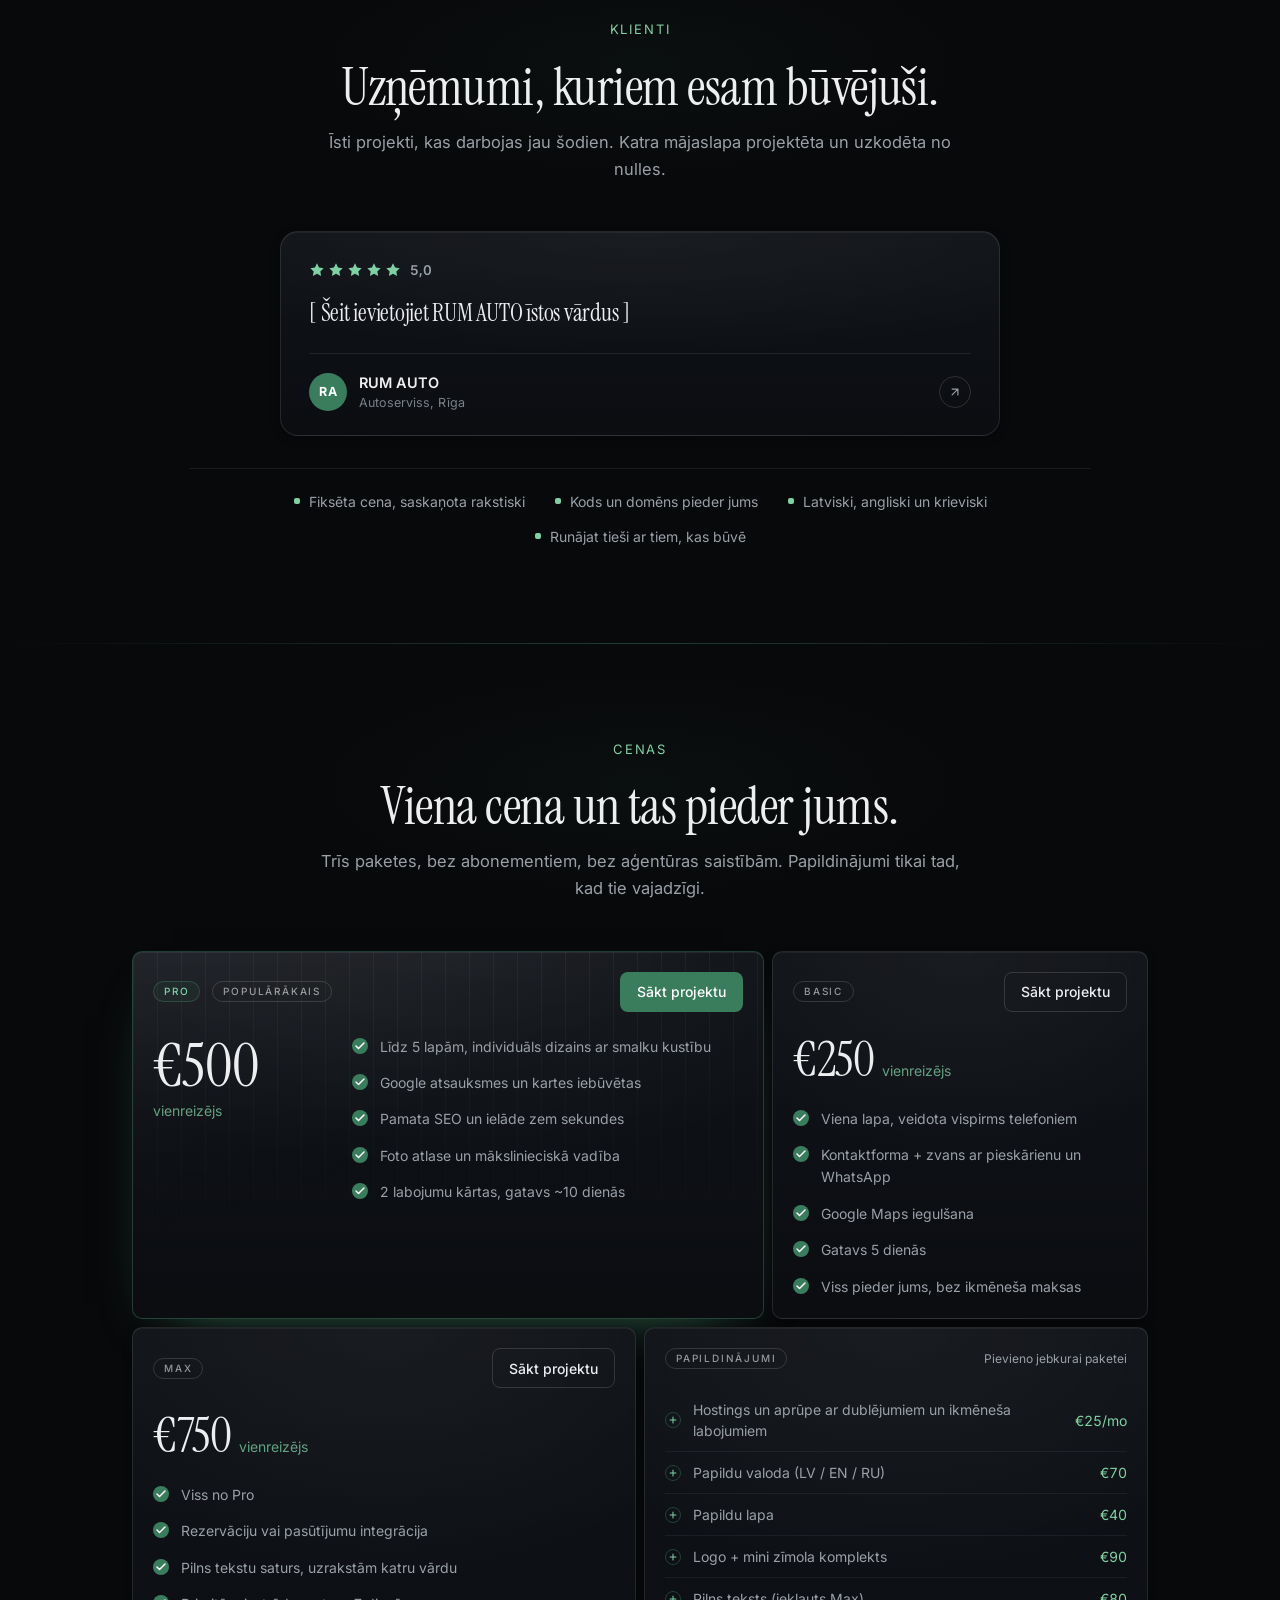
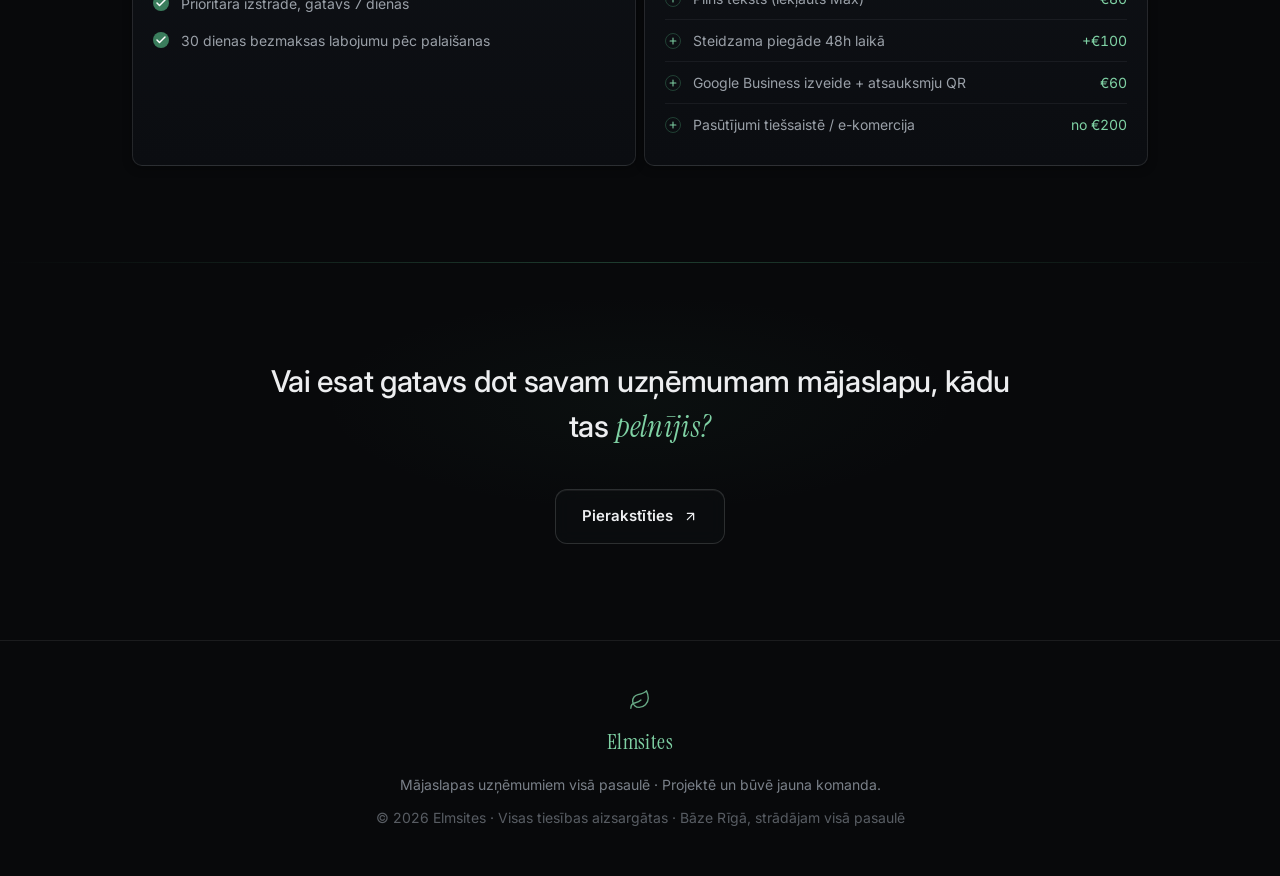
==== commit 1f4602b5: "Signup form, team voice, and a leaner home page Signup: - New signup.html: name, phone, email, busin" ====
--- a/index.html
+++ b/index.html
@@ -3,11 +3,11 @@
 <head>
 <meta charset="UTF-8" />
 <meta name="viewport" content="width=device-width, initial-scale=1.0" />
-<title>Elmsites — Mājaslapu izstrāde Rīgā</title>
-<meta name="description" content="Veidoju ātras, mūsdienīgas mājaslapas, interneta veikalus un SEO risinājumus uzņēmumiem Rīgā un ārpus tās. Strādāju viens — runājat tieši ar cilvēku, kas būvē jūsu lapu." />
+<title>Elmsites · Mājaslapu izstrāde Rīgā</title>
+<meta name="description" content="Veidojam ātras, mūsdienīgas mājaslapas, interneta veikalus un SEO risinājumus uzņēmumiem Rīgā un ārpus tās. Runājat tieši ar komandu, kas būvē jūsu lapu." />
 <link rel="canonical" href="https://elmsites.com/" />
-<meta property="og:title" content="Elmsites — Mājaslapu izstrāde Rīgā" />
-<meta property="og:description" content="Ātras, mūsdienīgas mājaslapas, interneta veikali un SEO. Strādāju viens, no idejas līdz startam." />
+<meta property="og:title" content="Elmsites · Mājaslapu izstrāde Rīgā" />
+<meta property="og:description" content="Ātras, mūsdienīgas mājaslapas, interneta veikali un SEO. Strādājam kopā, no idejas līdz startam." />
 <meta property="og:url" content="https://elmsites.com/" />
 <meta property="og:type" content="website" />
 <meta name="twitter:card" content="summary_large_image" />
@@ -41,7 +41,7 @@
   <nav class="nav" aria-label="Primary">
     <a href="index.html" class="logo">Elmsites</a>
     <div class="nav-pill">
-      <a href="our-story.html" data-i18n="nav.story">My Story</a>
+      <a href="our-story.html" data-i18n="nav.story">Our Story</a>
       <a href="about.html" data-i18n="nav.about">About</a>
       <a href="contact.html" data-i18n="nav.contact">Contact</a>
     </div>
@@ -70,10 +70,10 @@
         </h1>
         <p class="sub" data-i18n="home.hero.sub">Elmsites builds websites, online shops, and the SEO that helps people find them.</p>
         <div class="hero-cta">
-          <a href="contact.html" class="btn"><span data-i18n="btn.demo">Get a free demo</span>
+          <a href="signup.html" class="btn"><span data-i18n="btn.demo">Sign up</span>
             <svg class="arr" width="15" height="15" viewBox="0 0 24 24" fill="none" stroke="currentColor" stroke-width="2" stroke-linecap="round" stroke-linejoin="round" aria-hidden="true" focusable="false"><path d="M7 17 17 7M7 7h10v10"/></svg>
           </a>
-          <a href="our-story.html" class="btn btn-ghost" data-i18n="btn.ourstory">My story</a>
+          <a href="our-story.html" class="btn btn-ghost" data-i18n="btn.ourstory">Our story</a>
         </div>
         <div class="socials">
           <a href="https://x.com/elmsites" aria-label="Elmsites on X (Twitter)" target="_blank" rel="noopener noreferrer">
@@ -89,11 +89,11 @@
 
     <section class="block">
       <div class="wrap">
-        <p class="lead" data-i18n="home.feat.lead">I build <span class="kw">the whole thing</span> — design, code, and the polish most local sites never get.</p>
+        <p class="lead" data-i18n="home.feat.lead">We build <span class="kw">the whole thing</span>: design, code, and the polish most local sites never get.</p>
         <div class="grid">
           <div class="card"><div class="n" aria-hidden="true">i.</div><h2 data-i18n="home.card1.h">Custom design</h2><p data-i18n="home.card1.p">No templates, no drag-and-drop clutter. Every site is designed from scratch to fit the business it represents.</p></div>
-          <div class="card"><div class="n" aria-hidden="true">ii.</div><h2 data-i18n="home.card2.h">Fast turnaround</h2><p data-i18n="home.card2.p">A polished, live site in one to two weeks. I move quickly without cutting corners on the details.</p></div>
-          <div class="card"><div class="n" aria-hidden="true">iii.</div><h2 data-i18n="home.card3.h">Upkeep included</h2><p data-i18n="home.card3.p">Launch is the start, not the end. I handle updates and changes so your site stays current.</p></div>
+          <div class="card"><div class="n" aria-hidden="true">ii.</div><h2 data-i18n="home.card2.h">Fast turnaround</h2><p data-i18n="home.card2.p">A polished, live site in one to two weeks. We move quickly without cutting corners on the details.</p></div>
+          <div class="card"><div class="n" aria-hidden="true">iii.</div><h2 data-i18n="home.card3.h">Upkeep included</h2><p data-i18n="home.card3.p">Launch is the start, not the end. We handle updates and changes so your site stays current.</p></div>
         </div>
       </div>
     </section>
@@ -102,7 +102,7 @@
       <div class="wrap">
         <div class="features-head">
           <div class="label" data-i18n="home.wyg.label">What you get</div>
-          <h2 data-i18n="home.wyg.h">Built like it's my own.</h2>
+          <h2 data-i18n="home.wyg.h">Built like it's our own.</h2>
           <p data-i18n="home.wyg.sub">Every site ships fast, loads fast, and belongs to you.</p>
         <div class="leaf-divider" aria-hidden="true">
           <svg width="18" height="18" viewBox="0 0 24 24" fill="none" stroke="currentColor" stroke-width="1.6" stroke-linecap="round" stroke-linejoin="round"><path d="M11 20A7 7 0 0 1 9.8 6.1C15.5 5 17 4.48 19 2c1 2 2 4.18 2 8 0 5.5-4.78 10-10 10Z"/><path d="M2 21c0-3 1.85-5.36 5.08-6C9.5 14.52 12 13 13 12"/></svg>
@@ -110,20 +110,7 @@
         </div>
         <div class="bento">
 
-          <div class="bcard bcard-days lg-2">
-            <div class="inner">
-              <div class="ring-wrap">
-                <svg aria-hidden="true" viewBox="0 0 254 104" fill="none" xmlns="http://www.w3.org/2000/svg">
-                  <ellipse cx="127" cy="52" rx="118" ry="42" stroke="currentColor" stroke-width="1.5" class="ink-15"/>
-                  <ellipse cx="127" cy="52" rx="112" ry="38" stroke="currentColor" stroke-width="1.5" transform="rotate(-5 127 52)" class="ink-30"/>
-                </svg>
-                <span class="big-num" data-i18n="home.wyg.days.num">7 days</span>
-              </div>
-              <h3 data-i18n="home.wyg.days.h">From the day I get your materials. Late means free.</h3>
-            </div>
-          </div>
-
-          <div class="bcard sm-3 lg-2">
+          <div class="bcard sm-3 lg-3">
             <div class="pad">
               <svg class="gauge" aria-hidden="true" viewBox="0 0 212 120" fill="none" xmlns="http://www.w3.org/2000/svg">
                 <path d="M26 106 A 80 80 0 0 1 186 106" stroke="currentColor" stroke-width="8" stroke-linecap="round" class="ink-10"/>
@@ -138,7 +125,7 @@
             </div>
           </div>
 
-          <div class="bcard sm-3 lg-2">
+          <div class="bcard sm-3 lg-3">
             <div class="pad">
               <svg class="growth" aria-hidden="true" viewBox="0 0 240 96" fill="none" xmlns="http://www.w3.org/2000/svg">
                 <line x1="0" y1="88" x2="240" y2="88" stroke="currentColor" class="ink-10"/>
@@ -149,7 +136,7 @@
               </svg>
               <div class="center">
                 <h3 data-i18n="home.wyg.cust.h">Made to bring customers</h3>
-                <p data-i18n="home.wyg.cust.p">Reviews, maps and tap-to-call built in — visitors turn into bookings, not bounces.</p>
+                <p data-i18n="home.wyg.cust.p">Reviews, maps and tap-to-call are built in, so visitors turn into bookings, not bounces.</p>
               </div>
             </div>
           </div>
@@ -165,7 +152,7 @@
                 </div>
                 <div>
                   <h3 data-i18n="home.wyg.own.h">You own everything</h3>
-                  <p data-i18n="home.wyg.own.p">Code, domain, content — all yours from day one. No platform fees, no hostage subscriptions.</p>
+                  <p data-i18n="home.wyg.own.p">Code, domain and content are yours from day one. No platform fees, no hostage subscriptions.</p>
                 </div>
               </div>
               <div class="browser">
@@ -188,7 +175,7 @@
                 </div>
                 <div>
                   <h3 data-i18n="home.wyg.lang.h">Every customer feels at home</h3>
-                  <p data-i18n="home.wyg.lang.p">Latvian, English, Russian — one site that greets each visitor in their own language.</p>
+                  <p data-i18n="home.wyg.lang.p">Latvian, English and Russian. One site that greets each visitor in their own language.</p>
                 </div>
               </div>
               <div class="langs">
@@ -205,88 +192,11 @@
       </div>
     </section>
 
-    <!-- ============ DEMO SHOWCASE (design samples, NOT client work) ============ -->
-    <section class="block" id="demo-projekti">
-      <div class="wrap">
-        <div class="features-head">
-          <div class="label" data-i18n="demos.label">Demo projects</div>
-          <h2 data-i18n="demos.h">Design samples.</h2>
-          <p data-i18n="demos.sub">These are my own demo builds — design samples, not client work. Each one built from scratch to show how I work.</p>
-          <div class="leaf-divider" aria-hidden="true">
-            <svg width="18" height="18" viewBox="0 0 24 24" fill="none" stroke="currentColor" stroke-width="1.6" stroke-linecap="round" stroke-linejoin="round"><path d="M11 20A7 7 0 0 1 9.8 6.1C15.5 5 17 4.48 19 2c1 2 2 4.18 2 8 0 5.5-4.78 10-10 10Z"/><path d="M2 21c0-3 1.85-5.36 5.08-6C9.5 14.52 12 13 13 12"/></svg>
-          </div>
-        </div>
-
-        <div class="fan" id="fan">
-          <div class="fan-track">
-            <!-- ============ DEMO IMAGES — SWAP THESE 7 PATHS ============
-                 Drop your files in /images/ and keep the filenames, or edit
-                 the src below. Each card falls back to a drawn placeholder
-                 until the real image exists. -->
-            <article class="fan-card">
-              <div class="fan-card-inner">
-                <span class="demo-badge" data-i18n="demos.badge">Demo</span>
-                <img class="fan-img" src="images/demo-1.jpg" alt="Kafejnīcas mājaslapas demo — dizaina paraugs" loading="lazy" onerror="this.style.display='none'">
-                <div class="fan-ph" aria-hidden="true"><svg viewBox="0 0 240 320" preserveAspectRatio="xMidYMid slice" xmlns="http://www.w3.org/2000/svg"><rect width="240" height="320" fill="#0F1114"/><rect width="240" height="26" fill="#141821"/><circle cx="14" cy="13" r="3" fill="#2A2F37"/><circle cx="24" cy="13" r="3" fill="#2A2F37"/><circle cx="34" cy="13" r="3" fill="#2A2F37"/><rect x="16" y="46" width="120" height="10" rx="3" fill="#2C333C"/><rect x="16" y="64" width="86" height="8" rx="3" fill="#20262D"/><rect x="16" y="88" width="64" height="20" rx="6" fill="#3A7D5C"/><rect x="16" y="128" width="208" height="76" rx="8" fill="#171C22"/><path d="M16 190 60 160 96 178 140 142 186 168 224 148" stroke="#3A7D5C" stroke-width="2" fill="none" opacity=".7"/><rect x="16" y="220" width="98" height="60" rx="8" fill="#151A20"/><rect x="126" y="220" width="98" height="60" rx="8" fill="#151A20"/><rect x="28" y="236" width="52" height="6" rx="3" fill="#252B33"/><rect x="138" y="236" width="52" height="6" rx="3" fill="#252B33"/></svg></div>
-              </div>
-            </article>
-            <article class="fan-card">
-              <div class="fan-card-inner">
-                <span class="demo-badge" data-i18n="demos.badge">Demo</span>
-                <img class="fan-img" src="images/demo-2.jpg" alt="Mājaslapas dizaina paraugs Nr. 2" loading="lazy" onerror="this.style.display='none'">
-                <div class="fan-ph" aria-hidden="true"><svg viewBox="0 0 240 320" preserveAspectRatio="xMidYMid slice" xmlns="http://www.w3.org/2000/svg"><rect width="240" height="320" fill="#0F1114"/><rect width="240" height="26" fill="#141821"/><circle cx="14" cy="13" r="3" fill="#2A2F37"/><circle cx="24" cy="13" r="3" fill="#2A2F37"/><circle cx="34" cy="13" r="3" fill="#2A2F37"/><rect x="16" y="46" width="104" height="10" rx="3" fill="#2C333C"/><rect x="16" y="64" width="72" height="8" rx="3" fill="#20262D"/><rect x="16" y="88" width="64" height="20" rx="6" fill="#3A7D5C"/><rect x="16" y="128" width="100" height="76" rx="8" fill="#171C22"/><rect x="124" y="128" width="100" height="76" rx="8" fill="#171C22"/><rect x="16" y="220" width="208" height="60" rx="8" fill="#151A20"/><rect x="30" y="238" width="120" height="6" rx="3" fill="#252B33"/><rect x="30" y="254" width="86" height="5" rx="2" fill="#1D232A"/></svg></div>
-              </div>
-            </article>
-            <article class="fan-card">
-              <div class="fan-card-inner">
-                <span class="demo-badge" data-i18n="demos.badge">Demo</span>
-                <img class="fan-img" src="images/demo-3.jpg" alt="Mājaslapas dizaina paraugs Nr. 3" loading="lazy" onerror="this.style.display='none'">
-                <div class="fan-ph" aria-hidden="true"><svg viewBox="0 0 240 320" preserveAspectRatio="xMidYMid slice" xmlns="http://www.w3.org/2000/svg"><rect width="240" height="320" fill="#0F1114"/><rect width="240" height="26" fill="#141821"/><circle cx="14" cy="13" r="3" fill="#2A2F37"/><circle cx="24" cy="13" r="3" fill="#2A2F37"/><circle cx="34" cy="13" r="3" fill="#2A2F37"/><rect x="16" y="44" width="208" height="92" rx="8" fill="#171C22"/><circle cx="120" cy="90" r="26" fill="#3A7D5C" opacity=".55"/><rect x="16" y="150" width="130" height="9" rx="3" fill="#2C333C"/><rect x="16" y="168" width="94" height="7" rx="3" fill="#20262D"/><rect x="16" y="192" width="68" height="20" rx="6" fill="#3A7D5C"/><rect x="16" y="230" width="64" height="50" rx="8" fill="#151A20"/><rect x="88" y="230" width="64" height="50" rx="8" fill="#151A20"/><rect x="160" y="230" width="64" height="50" rx="8" fill="#151A20"/></svg></div>
-              </div>
-            </article>
-            <article class="fan-card">
-              <div class="fan-card-inner">
-                <span class="demo-badge" data-i18n="demos.badge">Demo</span>
-                <img class="fan-img" src="images/demo-4.jpg" alt="Mājaslapas dizaina paraugs Nr. 4" loading="lazy" onerror="this.style.display='none'">
-                <div class="fan-ph" aria-hidden="true"><svg viewBox="0 0 240 320" preserveAspectRatio="xMidYMid slice" xmlns="http://www.w3.org/2000/svg"><rect width="240" height="320" fill="#0F1114"/><rect width="240" height="26" fill="#141821"/><circle cx="14" cy="13" r="3" fill="#2A2F37"/><circle cx="24" cy="13" r="3" fill="#2A2F37"/><circle cx="34" cy="13" r="3" fill="#2A2F37"/><rect x="16" y="46" width="140" height="12" rx="3" fill="#2C333C"/><rect x="16" y="68" width="100" height="8" rx="3" fill="#20262D"/><rect x="16" y="92" width="72" height="22" rx="6" fill="#3A7D5C"/><rect x="16" y="134" width="208" height="70" rx="8" fill="#171C22"/><path d="M16 196 52 172 92 184 132 152 176 174 224 156" stroke="#3A7D5C" stroke-width="2" fill="none" opacity=".65"/><rect x="16" y="220" width="208" height="8" rx="3" fill="#20262D"/><rect x="16" y="238" width="170" height="8" rx="3" fill="#1D232A"/><rect x="16" y="256" width="140" height="8" rx="3" fill="#1A2027"/></svg></div>
-              </div>
-            </article>
-            <article class="fan-card">
-              <div class="fan-card-inner">
-                <span class="demo-badge" data-i18n="demos.badge">Demo</span>
-                <img class="fan-img" src="images/demo-5.jpg" alt="Mājaslapas dizaina paraugs Nr. 5" loading="lazy" onerror="this.style.display='none'">
-                <div class="fan-ph" aria-hidden="true"><svg viewBox="0 0 240 320" preserveAspectRatio="xMidYMid slice" xmlns="http://www.w3.org/2000/svg"><rect width="240" height="320" fill="#0F1114"/><rect width="240" height="26" fill="#141821"/><circle cx="14" cy="13" r="3" fill="#2A2F37"/><circle cx="24" cy="13" r="3" fill="#2A2F37"/><circle cx="34" cy="13" r="3" fill="#2A2F37"/><rect x="16" y="44" width="208" height="104" rx="8" fill="#171C22"/><rect x="34" y="80" width="110" height="10" rx="3" fill="#2C333C"/><rect x="34" y="100" width="76" height="8" rx="3" fill="#20262D"/><rect x="34" y="120" width="58" height="16" rx="5" fill="#3A7D5C"/><rect x="16" y="162" width="98" height="52" rx="8" fill="#151A20"/><rect x="126" y="162" width="98" height="52" rx="8" fill="#151A20"/><rect x="16" y="228" width="98" height="52" rx="8" fill="#151A20"/><rect x="126" y="228" width="98" height="52" rx="8" fill="#151A20"/></svg></div>
-              </div>
-            </article>
-            <article class="fan-card">
-              <div class="fan-card-inner">
-                <span class="demo-badge" data-i18n="demos.badge">Demo</span>
-                <img class="fan-img" src="images/demo-6.jpg" alt="Mājaslapas dizaina paraugs Nr. 6" loading="lazy" onerror="this.style.display='none'">
-                <div class="fan-ph" aria-hidden="true"><svg viewBox="0 0 240 320" preserveAspectRatio="xMidYMid slice" xmlns="http://www.w3.org/2000/svg"><rect width="240" height="320" fill="#0F1114"/><rect width="240" height="26" fill="#141821"/><circle cx="14" cy="13" r="3" fill="#2A2F37"/><circle cx="24" cy="13" r="3" fill="#2A2F37"/><circle cx="34" cy="13" r="3" fill="#2A2F37"/><rect x="16" y="46" width="92" height="10" rx="3" fill="#2C333C"/><rect x="16" y="72" width="208" height="120" rx="8" fill="#171C22"/><circle cx="76" cy="132" r="22" fill="#3A7D5C" opacity=".5"/><rect x="112" y="118" width="94" height="8" rx="3" fill="#252B33"/><rect x="112" y="134" width="70" height="7" rx="3" fill="#1D232A"/><rect x="16" y="208" width="208" height="10" rx="3" fill="#20262D"/><rect x="16" y="232" width="64" height="20" rx="6" fill="#3A7D5C"/><rect x="92" y="232" width="64" height="20" rx="6" fill="#1D232A"/></svg></div>
-              </div>
-            </article>
-            <article class="fan-card">
-              <div class="fan-card-inner">
-                <span class="demo-badge" data-i18n="demos.badge">Demo</span>
-                <img class="fan-img" src="images/demo-7.jpg" alt="Mājaslapas dizaina paraugs Nr. 7" loading="lazy" onerror="this.style.display='none'">
-                <div class="fan-ph" aria-hidden="true"><svg viewBox="0 0 240 320" preserveAspectRatio="xMidYMid slice" xmlns="http://www.w3.org/2000/svg"><rect width="240" height="320" fill="#0F1114"/><rect width="240" height="26" fill="#141821"/><circle cx="14" cy="13" r="3" fill="#2A2F37"/><circle cx="24" cy="13" r="3" fill="#2A2F37"/><circle cx="34" cy="13" r="3" fill="#2A2F37"/><rect x="16" y="46" width="128" height="12" rx="3" fill="#2C333C"/><rect x="16" y="70" width="88" height="8" rx="3" fill="#20262D"/><rect x="16" y="96" width="208" height="58" rx="8" fill="#171C22"/><rect x="16" y="166" width="208" height="58" rx="8" fill="#171C22"/><rect x="30" y="186" width="86" height="7" rx="3" fill="#252B33"/><rect x="30" y="202" width="60" height="6" rx="2" fill="#1D232A"/><rect x="16" y="238" width="72" height="22" rx="6" fill="#3A7D5C"/><rect x="98" y="238" width="72" height="22" rx="6" fill="#1D232A"/></svg></div>
-              </div>
-            </article>
-          </div>
-          <p class="fan-hint" data-i18n="demos.hint">Swipe to see more →</p>
-        </div>
-      </div>
-    </section>
-
-    <!-- ============ TODO: separate "Klientu projekti" section goes here ============
-         Real paying-client work, once there is some to show. Keep it visually
-         distinct from the demo fan above so the two are never confused. -->
-
     <!-- ============ PROCESS STRIP ============ -->
     <section class="block" id="process">
       <div class="wrap">
         <div class="features-head">
-          <div class="label" data-i18n="process.label">How I work</div>
+          <div class="label" data-i18n="process.label">How we work</div>
           <h2 data-i18n="process.h">Four steps, no surprises.</h2>
         </div>
         <div class="process">
@@ -306,15 +216,78 @@
             <div class="pico" aria-hidden="true"><svg width="20" height="20" viewBox="0 0 24 24" fill="none" stroke="currentColor" stroke-width="1.6" stroke-linecap="round" stroke-linejoin="round"><path d="m18 16 4-4-4-4"/><path d="m6 8-4 4 4 4"/><path d="m14.5 4-5 16"/></svg></div>
             <span class="pnum" aria-hidden="true">iii.</span>
             <h3 data-i18n="process.s3.h">Build</h3>
-            <p data-i18n="process.s3.p">I design and code the site from scratch and show you progress as it comes together.</p>
+            <p data-i18n="process.s3.p">We design and code the site from scratch and show you progress as it comes together.</p>
           </div>
           <div class="pstep">
             <div class="pico" aria-hidden="true"><svg width="20" height="20" viewBox="0 0 24 24" fill="none" stroke="currentColor" stroke-width="1.6" stroke-linecap="round" stroke-linejoin="round"><path d="M4.5 16.5c-1.5 1.26-2 5-2 5s3.74-.5 5-2c.71-.84.7-2.13-.09-2.91a2.18 2.18 0 0 0-2.91 0z"/><path d="m12 15-3-3a22 22 0 0 1 2-3.95A12.88 12.88 0 0 1 22 2c0 2.72-.78 7.5-6 11a22.35 22.35 0 0 1-4 2z"/><path d="M9 12H4s.55-3.03 2-4c1.62-1.08 5 0 5 0"/><path d="M12 15v5s3.03-.55 4-2c1.08-1.62 0-5 0-5"/></svg></div>
             <span class="pnum" aria-hidden="true">iv.</span>
             <h3 data-i18n="process.s4.h">Launch and support</h3>
-            <p data-i18n="process.s4.p">I put it live, hand over everything, and stay reachable for updates afterwards.</p>
-          </div>
-        </div>
+            <p data-i18n="process.s4.p">We put it live, hand over everything, and stay reachable for updates afterwards.</p>
+          </div>
+        </div>
+      </div>
+    </section>
+
+    <!-- ============ CLIENTS ============
+         Built to hold several testimonials. ADD A CLIENT by copying one
+         <figure class="tcard"> block below and filling in real details.
+         Never add a client or a quote that did not actually happen. -->
+    <section class="block" id="clients">
+      <div class="wrap">
+        <div class="features-head">
+          <div class="label" data-i18n="clients.label">Clients</div>
+          <h2 data-i18n="clients.h">Businesses we've built for.</h2>
+          <p data-i18n="clients.sub">Real projects, live today. Every site below was designed and coded from scratch.</p>
+        </div>
+
+        <div class="tgrid">
+
+          <figure class="tcard">
+            <div class="tcard-top">
+              <span class="tstars" role="img" aria-label="5 / 5"><svg width="16" height="16" viewBox="0 0 24 24" fill="currentColor" aria-hidden="true"><path d="m12 2 3.09 6.26L22 9.27l-5 4.87 1.18 6.88L12 17.77l-6.18 3.25L7 14.14 2 9.27l6.91-1.01L12 2Z"/></svg><svg width="16" height="16" viewBox="0 0 24 24" fill="currentColor" aria-hidden="true"><path d="m12 2 3.09 6.26L22 9.27l-5 4.87 1.18 6.88L12 17.77l-6.18 3.25L7 14.14 2 9.27l6.91-1.01L12 2Z"/></svg><svg width="16" height="16" viewBox="0 0 24 24" fill="currentColor" aria-hidden="true"><path d="m12 2 3.09 6.26L22 9.27l-5 4.87 1.18 6.88L12 17.77l-6.18 3.25L7 14.14 2 9.27l6.91-1.01L12 2Z"/></svg><svg width="16" height="16" viewBox="0 0 24 24" fill="currentColor" aria-hidden="true"><path d="m12 2 3.09 6.26L22 9.27l-5 4.87 1.18 6.88L12 17.77l-6.18 3.25L7 14.14 2 9.27l6.91-1.01L12 2Z"/></svg><svg width="16" height="16" viewBox="0 0 24 24" fill="currentColor" aria-hidden="true"><path d="m12 2 3.09 6.26L22 9.27l-5 4.87 1.18 6.88L12 17.77l-6.18 3.25L7 14.14 2 9.27l6.91-1.01L12 2Z"/></svg></span>
+              <span class="tscore">5,0</span>
+            </div>
+            <blockquote class="tquote" data-i18n="clients.c1.quote">[ Replace with RUM AUTO's own words ]</blockquote>
+            <figcaption class="twho">
+              <span class="tavatar" aria-hidden="true">RA</span>
+              <span class="tid">
+                <span class="tname">RUM AUTO</span>
+                <span class="trole" data-i18n="clients.c1.role">Car service, Riga</span>
+              </span>
+              <a class="tlink" href="https://rumauto.com" target="_blank" rel="noopener noreferrer" aria-label="rumauto.com">
+                <svg width="14" height="14" viewBox="0 0 24 24" fill="none" stroke="currentColor" stroke-width="2" stroke-linecap="round" stroke-linejoin="round" aria-hidden="true"><path d="M7 17 17 7M7 7h10v10"/></svg>
+              </a>
+            </figcaption>
+          </figure>
+
+          <!-- ==== NEXT CLIENT: copy the block above, replace the details ====
+          <figure class="tcard">
+            <div class="tcard-top">
+              <span class="tstars" role="img" aria-label="5 / 5"><svg width="16" height="16" viewBox="0 0 24 24" fill="currentColor" aria-hidden="true"><path d="m12 2 3.09 6.26L22 9.27l-5 4.87 1.18 6.88L12 17.77l-6.18 3.25L7 14.14 2 9.27l6.91-1.01L12 2Z"/></svg><svg width="16" height="16" viewBox="0 0 24 24" fill="currentColor" aria-hidden="true"><path d="m12 2 3.09 6.26L22 9.27l-5 4.87 1.18 6.88L12 17.77l-6.18 3.25L7 14.14 2 9.27l6.91-1.01L12 2Z"/></svg><svg width="16" height="16" viewBox="0 0 24 24" fill="currentColor" aria-hidden="true"><path d="m12 2 3.09 6.26L22 9.27l-5 4.87 1.18 6.88L12 17.77l-6.18 3.25L7 14.14 2 9.27l6.91-1.01L12 2Z"/></svg><svg width="16" height="16" viewBox="0 0 24 24" fill="currentColor" aria-hidden="true"><path d="m12 2 3.09 6.26L22 9.27l-5 4.87 1.18 6.88L12 17.77l-6.18 3.25L7 14.14 2 9.27l6.91-1.01L12 2Z"/></svg><svg width="16" height="16" viewBox="0 0 24 24" fill="currentColor" aria-hidden="true"><path d="m12 2 3.09 6.26L22 9.27l-5 4.87 1.18 6.88L12 17.77l-6.18 3.25L7 14.14 2 9.27l6.91-1.01L12 2Z"/></svg></span>
+              <span class="tscore">5,0</span>
+            </div>
+            <blockquote class="tquote">Their actual words.</blockquote>
+            <figcaption class="twho">
+              <span class="tavatar" aria-hidden="true">XX</span>
+              <span class="tid">
+                <span class="tname">Client name</span>
+                <span class="trole">What they do, city</span>
+              </span>
+              <a class="tlink" href="https://theirsite.com" target="_blank" rel="noopener noreferrer" aria-label="theirsite.com">
+                <svg width="14" height="14" viewBox="0 0 24 24" fill="none" stroke="currentColor" stroke-width="2" stroke-linecap="round" stroke-linejoin="round" aria-hidden="true"><path d="M7 17 17 7M7 7h10v10"/></svg>
+              </a>
+            </figcaption>
+          </figure>
+          ==== -->
+
+        </div>
+
+        <ul class="tfacts">
+          <li data-i18n="clients.t1">Fixed price agreed in writing</li>
+          <li data-i18n="clients.t2">Code and domain belong to you</li>
+          <li data-i18n="clients.t3">Latvian, English and Russian</li>
+          <li data-i18n="clients.t4">You talk straight to the builders</li>
+        </ul>
       </div>
     </section>
 
@@ -345,7 +318,7 @@
                   <li><span class="feat-check"><svg width="12" height="12" viewBox="0 0 24 24" fill="none" stroke="currentColor" stroke-width="3" stroke-linecap="round" stroke-linejoin="round" aria-hidden="true"><path d="M20 6 9 17l-5-5"/></svg></span><span data-i18n="pro.f2">Google reviews + maps built in</span></li>
                   <li><span class="feat-check"><svg width="12" height="12" viewBox="0 0 24 24" fill="none" stroke="currentColor" stroke-width="3" stroke-linecap="round" stroke-linejoin="round" aria-hidden="true"><path d="M20 6 9 17l-5-5"/></svg></span><span data-i18n="pro.f3">Basic SEO + sub-second load times</span></li>
                   <li><span class="feat-check"><svg width="12" height="12" viewBox="0 0 24 24" fill="none" stroke="currentColor" stroke-width="3" stroke-linecap="round" stroke-linejoin="round" aria-hidden="true"><path d="M20 6 9 17l-5-5"/></svg></span><span data-i18n="pro.f4">Photo curation &amp; art direction</span></li>
-                  <li><span class="feat-check"><svg width="12" height="12" viewBox="0 0 24 24" fill="none" stroke="currentColor" stroke-width="3" stroke-linecap="round" stroke-linejoin="round" aria-hidden="true"><path d="M20 6 9 17l-5-5"/></svg></span><span data-i18n="pro.f5">2 revision rounds — live in ~10 days</span></li>
+                  <li><span class="feat-check"><svg width="12" height="12" viewBox="0 0 24 24" fill="none" stroke="currentColor" stroke-width="3" stroke-linecap="round" stroke-linejoin="round" aria-hidden="true"><path d="M20 6 9 17l-5-5"/></svg></span><span data-i18n="pro.f5">2 revision rounds, live in ~10 days</span></li>
                 </ul>
               </div>
             </div>
@@ -366,7 +339,7 @@
                 <li><span class="feat-check"><svg width="12" height="12" viewBox="0 0 24 24" fill="none" stroke="currentColor" stroke-width="3" stroke-linecap="round" stroke-linejoin="round" aria-hidden="true"><path d="M20 6 9 17l-5-5"/></svg></span><span data-i18n="basic.f2">Contact form + tap-to-call &amp; WhatsApp</span></li>
                 <li><span class="feat-check"><svg width="12" height="12" viewBox="0 0 24 24" fill="none" stroke="currentColor" stroke-width="3" stroke-linecap="round" stroke-linejoin="round" aria-hidden="true"><path d="M20 6 9 17l-5-5"/></svg></span><span data-i18n="basic.f3">Google Maps embed</span></li>
                 <li><span class="feat-check"><svg width="12" height="12" viewBox="0 0 24 24" fill="none" stroke="currentColor" stroke-width="3" stroke-linecap="round" stroke-linejoin="round" aria-hidden="true"><path d="M20 6 9 17l-5-5"/></svg></span><span data-i18n="basic.f4">Live in 5 days</span></li>
-                <li><span class="feat-check"><svg width="12" height="12" viewBox="0 0 24 24" fill="none" stroke="currentColor" stroke-width="3" stroke-linecap="round" stroke-linejoin="round" aria-hidden="true"><path d="M20 6 9 17l-5-5"/></svg></span><span data-i18n="basic.f5">You own everything — no monthly fees</span></li>
+                <li><span class="feat-check"><svg width="12" height="12" viewBox="0 0 24 24" fill="none" stroke="currentColor" stroke-width="3" stroke-linecap="round" stroke-linejoin="round" aria-hidden="true"><path d="M20 6 9 17l-5-5"/></svg></span><span data-i18n="basic.f5">You own everything, no monthly fees</span></li>
               </ul>
             </div>
           </div>
@@ -384,8 +357,8 @@
               <ul class="feat-list">
                 <li><span class="feat-check"><svg width="12" height="12" viewBox="0 0 24 24" fill="none" stroke="currentColor" stroke-width="3" stroke-linecap="round" stroke-linejoin="round" aria-hidden="true"><path d="M20 6 9 17l-5-5"/></svg></span><span data-i18n="max.f1">Everything in Pro</span></li>
                 <li><span class="feat-check"><svg width="12" height="12" viewBox="0 0 24 24" fill="none" stroke="currentColor" stroke-width="3" stroke-linecap="round" stroke-linejoin="round" aria-hidden="true"><path d="M20 6 9 17l-5-5"/></svg></span><span data-i18n="max.f2">Booking or online ordering integration</span></li>
-                <li><span class="feat-check"><svg width="12" height="12" viewBox="0 0 24 24" fill="none" stroke="currentColor" stroke-width="3" stroke-linecap="round" stroke-linejoin="round" aria-hidden="true"><path d="M20 6 9 17l-5-5"/></svg></span><span data-i18n="max.f3">Full copywriting — I write every word</span></li>
-                <li><span class="feat-check"><svg width="12" height="12" viewBox="0 0 24 24" fill="none" stroke="currentColor" stroke-width="3" stroke-linecap="round" stroke-linejoin="round" aria-hidden="true"><path d="M20 6 9 17l-5-5"/></svg></span><span data-i18n="max.f4">Priority build — live in 7 days</span></li>
+                <li><span class="feat-check"><svg width="12" height="12" viewBox="0 0 24 24" fill="none" stroke="currentColor" stroke-width="3" stroke-linecap="round" stroke-linejoin="round" aria-hidden="true"><path d="M20 6 9 17l-5-5"/></svg></span><span data-i18n="max.f3">Full copywriting, we write every word</span></li>
+                <li><span class="feat-check"><svg width="12" height="12" viewBox="0 0 24 24" fill="none" stroke="currentColor" stroke-width="3" stroke-linecap="round" stroke-linejoin="round" aria-hidden="true"><path d="M20 6 9 17l-5-5"/></svg></span><span data-i18n="max.f4">Priority build, live in 7 days</span></li>
                 <li><span class="feat-check"><svg width="12" height="12" viewBox="0 0 24 24" fill="none" stroke="currentColor" stroke-width="3" stroke-linecap="round" stroke-linejoin="round" aria-hidden="true"><path d="M20 6 9 17l-5-5"/></svg></span><span data-i18n="max.f5">30 days of free tweaks after launch</span></li>
               </ul>
             </div>
@@ -397,12 +370,12 @@
               <span class="note" data-i18n="addons.note">Add to any package</span>
             </div>
             <ul class="addon-list">
-              <li><span class="addon-name"><span class="addon-plus"><svg width="10" height="10" viewBox="0 0 24 24" fill="none" stroke="currentColor" stroke-width="2.5" stroke-linecap="round" aria-hidden="true"><path d="M5 12h14"/><path d="M12 5v14"/></svg></span><span data-i18n="addon.1">Hosting &amp; care — backups, monthly edits</span></span><span class="addon-price">€25/mo</span></li>
+              <li><span class="addon-name"><span class="addon-plus"><svg width="10" height="10" viewBox="0 0 24 24" fill="none" stroke="currentColor" stroke-width="2.5" stroke-linecap="round" aria-hidden="true"><path d="M5 12h14"/><path d="M12 5v14"/></svg></span><span data-i18n="addon.1">Hosting &amp; care with backups and monthly edits</span></span><span class="addon-price">€25/mo</span></li>
               <li><span class="addon-name"><span class="addon-plus"><svg width="10" height="10" viewBox="0 0 24 24" fill="none" stroke="currentColor" stroke-width="2.5" stroke-linecap="round" aria-hidden="true"><path d="M5 12h14"/><path d="M12 5v14"/></svg></span><span data-i18n="addon.2">Extra language (LV / EN / RU)</span></span><span class="addon-price">€70</span></li>
               <li><span class="addon-name"><span class="addon-plus"><svg width="10" height="10" viewBox="0 0 24 24" fill="none" stroke="currentColor" stroke-width="2.5" stroke-linecap="round" aria-hidden="true"><path d="M5 12h14"/><path d="M12 5v14"/></svg></span><span data-i18n="addon.3">Extra page</span></span><span class="addon-price">€40</span></li>
               <li><span class="addon-name"><span class="addon-plus"><svg width="10" height="10" viewBox="0 0 24 24" fill="none" stroke="currentColor" stroke-width="2.5" stroke-linecap="round" aria-hidden="true"><path d="M5 12h14"/><path d="M12 5v14"/></svg></span><span data-i18n="addon.4">Logo + mini brand kit</span></span><span class="addon-price">€90</span></li>
               <li><span class="addon-name"><span class="addon-plus"><svg width="10" height="10" viewBox="0 0 24 24" fill="none" stroke="currentColor" stroke-width="2.5" stroke-linecap="round" aria-hidden="true"><path d="M5 12h14"/><path d="M12 5v14"/></svg></span><span data-i18n="addon.5">Full copywriting (included in Max)</span></span><span class="addon-price">€80</span></li>
-              <li><span class="addon-name"><span class="addon-plus"><svg width="10" height="10" viewBox="0 0 24 24" fill="none" stroke="currentColor" stroke-width="2.5" stroke-linecap="round" aria-hidden="true"><path d="M5 12h14"/><path d="M12 5v14"/></svg></span><span data-i18n="addon.6">Rush delivery — 48h</span></span><span class="addon-price">+€100</span></li>
+              <li><span class="addon-name"><span class="addon-plus"><svg width="10" height="10" viewBox="0 0 24 24" fill="none" stroke="currentColor" stroke-width="2.5" stroke-linecap="round" aria-hidden="true"><path d="M5 12h14"/><path d="M12 5v14"/></svg></span><span data-i18n="addon.6">Rush delivery within 48h</span></span><span class="addon-price">+€100</span></li>
               <li><span class="addon-name"><span class="addon-plus"><svg width="10" height="10" viewBox="0 0 24 24" fill="none" stroke="currentColor" stroke-width="2.5" stroke-linecap="round" aria-hidden="true"><path d="M5 12h14"/><path d="M12 5v14"/></svg></span><span data-i18n="addon.7">Google Business setup + review QR</span></span><span class="addon-price">€60</span></li>
               <li><span class="addon-name"><span class="addon-plus"><svg width="10" height="10" viewBox="0 0 24 24" fill="none" stroke="currentColor" stroke-width="2.5" stroke-linecap="round" aria-hidden="true"><path d="M5 12h14"/><path d="M12 5v14"/></svg></span><span data-i18n="addon.8">Online ordering / e-commerce</span></span><span class="addon-price" data-i18n="addon.8.price">from €200</span></li>
             </ul>
@@ -416,7 +389,7 @@
       <div class="wrap">
         <p class="lead" data-i18n="home.cta.lead">Ready to give your business the site it <span class="kw">deserves?</span></p>
         <div style="text-align:center;margin-top:40px;">
-          <a href="contact.html" class="btn"><span data-i18n="btn.demo">Get a free demo</span>
+          <a href="signup.html" class="btn"><span data-i18n="btn.demo">Sign up</span>
             <svg class="arr" width="15" height="15" viewBox="0 0 24 24" fill="none" stroke="currentColor" stroke-width="2" stroke-linecap="round" stroke-linejoin="round" aria-hidden="true" focusable="false"><path d="M7 17 17 7M7 7h10v10"/></svg>
           </a>
         </div>
@@ -429,13 +402,11 @@
       <svg width="22" height="22" viewBox="0 0 24 24" fill="none" stroke="currentColor" stroke-width="1.5" stroke-linecap="round" stroke-linejoin="round"><path d="M11 20A7 7 0 0 1 9.8 6.1C15.5 5 17 4.48 19 2c1 2 2 4.18 2 8 0 5.5-4.78 10-10 10Z"/><path d="M2 21c0-3 1.85-5.36 5.08-6C9.5 14.52 12 13 13 12"/></svg>
     </div>
     <div class="logo">Elmsites</div>
-    <div data-i18n="footer.tagline">Websites for businesses everywhere · Designed and built by one person.</div>
-    <div style="margin-top:12px;opacity:.7;" data-i18n="footer.copy">© 2026 Elmsites · Based in Riga, working worldwide</div>
+    <div data-i18n="footer.tagline">Websites for businesses everywhere · Designed and built by a young team.</div>
+    <div style="margin-top:12px;opacity:.7;" data-i18n="footer.copy">© 2026 Elmsites · All rights reserved · Based in Riga, working worldwide</div>
   </footer>
 
   <script src="js/i18n.js" defer></script>
   <script src="js/shader.js" defer></script>
-  <script src="https://cdnjs.cloudflare.com/ajax/libs/gsap/3.12.5/gsap.min.js" defer></script>
-  <script src="js/fan.js" defer></script>
 </body>
 </html>
--- a/css/style.css
+++ b/css/style.css
@@ -235,45 +235,6 @@
   .pcard-body .feat-col { width:70%; }
 }
 
-/* ============ DEMO FAN SHOWCASE ============ */
-.fan { position:relative; margin-top:60px; }
-.fan-track { position:relative; display:flex; align-items:center; justify-content:center;
-  height:clamp(390px,46vw,560px); }
-.fan-card { position:absolute; top:50%; left:50%; width:clamp(186px,20vw,248px); aspect-ratio:3/4;
-  margin:calc(-0.5 * clamp(186px,20vw,248px) * 4 / 3) 0 0 calc(-0.5 * clamp(186px,20vw,248px));
-  will-change:transform; }
-.fan-card-inner { position:relative; width:100%; height:100%; overflow:hidden; border-radius:14px;
-  border:1px solid var(--border-2); background:var(--surface);
-  box-shadow:0 18px 40px rgba(0,0,0,0.55), inset 0 1px 0 rgba(255,255,255,0.06); }
-.fan-card-inner::after { content:''; position:absolute; inset:0; pointer-events:none;
-  background:linear-gradient(180deg,transparent 55%,rgba(8,9,11,0.55)); }
-.fan-img { position:relative; z-index:1; width:100%; height:100%; object-fit:cover; display:block; }
-.fan-ph { position:absolute; inset:0; z-index:0; }
-.fan-ph svg { width:100%; height:100%; display:block; }
-.demo-badge { position:absolute; z-index:3; top:10px; left:10px; padding:4px 10px; border-radius:999px;
-  background:var(--accent); color:var(--accent-on); font-size:10px; font-weight:600;
-  letter-spacing:0.14em; text-transform:uppercase; box-shadow:0 2px 10px rgba(0,0,0,0.4); }
-
-/* base: hint only shows in the flat/scroll layouts below */
-.fan-hint { display:none; text-align:center; color:var(--muted); font-size:13px; margin-top:2px; }
-
-/* mobile: fan straightens into a deliberate horizontal snap-scroll */
-@media (max-width:639px){
-  .fan-track { height:auto; display:flex; justify-content:flex-start; align-items:stretch;
-    gap:14px; overflow-x:auto; scroll-snap-type:x mandatory;
-    padding:4px 20px 20px; margin:0 -20px; -webkit-overflow-scrolling:touch; }
-  .fan-card { position:relative; top:auto; left:auto; margin:0; flex:0 0 auto;
-    width:min(70vw,260px); scroll-snap-align:center;
-    transform:none !important; opacity:1 !important; }
-  .fan-hint { display:block; }
-}
-/* no-GSAP fallback: same deliberate scroll strip, at any width */
-.fan.is-flat .fan-track { height:auto; display:flex; justify-content:flex-start; align-items:stretch;
-  gap:14px; overflow-x:auto; scroll-snap-type:x mandatory; padding:4px 20px 20px; margin:0 -20px; }
-.fan.is-flat .fan-card { position:relative; top:auto; left:auto; margin:0; flex:0 0 auto;
-  width:min(70vw,248px); scroll-snap-align:center; transform:none !important; opacity:1 !important; }
-.fan.is-flat .fan-hint { display:block; }
-
 /* ============ PROCESS STRIP ============ */
 .process { display:grid; grid-template-columns:repeat(4,1fr); gap:16px; margin-top:56px; }
 .pstep { position:relative; padding:26px 22px; border:1px solid var(--border); border-radius:14px;
@@ -308,3 +269,268 @@
   .wrap{padding:0 20px;}
 }
 @media (prefers-reduced-motion: reduce){ html { scroll-behavior:auto; } }
+
+/* ============================================================
+   GREEN ACCENT EXPANSION
+   Green TEXT is always --accent-bright #7FD1A4 (10.9:1 on --bg = AAA).
+   --accent #3A7D5C is only 4.05:1 as text, so it is used for FILLS and
+   BORDERS only, never for type.
+   ============================================================ */
+
+/* eyebrow / section labels */
+.label,
+.features-head .label,
+.page-hero .label { color:var(--accent-bright); }
+
+/* the serif keyword highlight — the site's signature accent */
+.kw { color:var(--accent-bright); }
+.lead .kw { color:var(--accent-bright); }
+/* hero sits on the cool shader; keep its display type white so the band
+   behind it does not turn muddy, but let the sub-line keyword go green */
+.hero h1 .kw, .hero .rotate-word { color:var(--text); }
+.hero .sub .kw { color:var(--accent-bright); }
+
+/* numerals, stats, timeline */
+.card .n { color:var(--accent-bright); opacity:.85; }
+.stat .big { color:var(--accent-bright); }
+.tl-item .when { color:var(--accent-bright); }
+.tl-item { border-top-color:var(--accent-line); }
+
+/* cards lift with a green edge instead of plain white */
+.card:hover,
+.bcard:hover { border-color:var(--accent-line); box-shadow:0 0 0 1px var(--accent-wash), 0 10px 30px -18px var(--accent); }
+.method:hover { border-color:var(--accent-line); background:var(--accent-wash); }
+
+/* nav + language dock */
+.nav-pill a[aria-current="page"] { color:var(--accent-bright); background:var(--accent-wash); }
+.lang-dock a[aria-current="true"] { background:var(--accent); color:var(--accent-on); }
+
+/* section rules pick up a faint green centre */
+section.block { border-top-color:transparent; border-image:linear-gradient(90deg,transparent,var(--accent-line),transparent) 1; }
+
+/* pricing details */
+.price-suffix { color:var(--accent-bright); opacity:.75; }
+.addon-plus { border-color:var(--accent-line); color:var(--accent-bright); }
+.addon-price { color:var(--accent-bright); }
+.pill.em { background:var(--accent-wash); }
+
+/* misc */
+.leaf-divider { color:var(--accent-bright); }
+footer .logo { color:var(--accent-bright); }
+.socials a:hover { color:var(--accent-bright); }
+
+/* ============================================================
+   SIGNUP FORM
+   ============================================================ */
+.signup-hero { padding-bottom:40px; }
+.signup-block { border-top:none; padding-top:0; }
+.signup-shell { display:grid; grid-template-columns:1fr; gap:28px; align-items:start; }
+
+.signup-form { display:flex; flex-direction:column; gap:18px;
+  padding:32px; border:1px solid var(--border); border-radius:18px;
+  background:linear-gradient(180deg,rgba(255,255,255,0.025),transparent); }
+.f-row { display:grid; grid-template-columns:1fr; gap:18px; }
+
+/* floating-label field */
+.field { position:relative; }
+.field input, .field textarea {
+  width:100%; font-family:inherit; font-size:15px; color:var(--text);
+  background:rgba(8,9,11,0.6); border:1px solid var(--border-2); border-radius:12px;
+  padding:26px 16px 10px; outline:none; transition:border-color .18s, box-shadow .18s, background .18s;
+  -webkit-appearance:none; appearance:none;
+}
+.field textarea { padding-top:28px; resize:vertical; min-height:120px; line-height:1.6; }
+.field label {
+  position:absolute; left:16px; top:16px; font-size:15px; color:var(--muted);
+  pointer-events:none; transform-origin:0 0; transition:transform .16s ease, color .16s ease;
+}
+.field input:focus, .field textarea:focus { border-color:var(--accent); box-shadow:0 0 0 3px var(--accent-wash); background:rgba(8,9,11,0.85); }
+/* raise the label when focused or filled */
+.field input:focus + label,
+.field textarea:focus + label,
+.field input:not(:placeholder-shown) + label,
+.field textarea:not(:placeholder-shown) + label { transform:translateY(-9px) scale(.76); color:var(--accent-bright); }
+.f-opt { color:var(--muted); font-size:.9em; }
+
+/* validation */
+.f-err { display:none; margin-top:6px; font-size:12.5px; color:#FF8E8E; }
+.field.is-bad input, .field.is-bad textarea { border-color:#B4453F; box-shadow:0 0 0 3px rgba(180,69,63,.16); }
+.field.is-bad .f-err { display:block; }
+.field.is-bad input:focus + label, .field.is-bad input:not(:placeholder-shown) + label { color:#FF8E8E; }
+
+/* package picker */
+.pkg { border:0; padding:0; margin:2px 0 0; }
+.pkg legend { font-size:13px; letter-spacing:.06em; text-transform:uppercase; color:var(--muted); padding:0 0 12px; }
+.pkg-opts { display:grid; grid-template-columns:repeat(2,1fr); gap:10px; }
+.pkg-opt { position:relative; display:flex; align-items:baseline; gap:8px; cursor:pointer;
+  padding:14px 16px; border:1px solid var(--border-2); border-radius:12px;
+  background:rgba(8,9,11,0.5); transition:border-color .18s, background .18s; }
+.pkg-opt:hover { border-color:var(--accent-line); }
+.pkg-opt input { position:absolute; opacity:0; width:0; height:0; }
+.pkg-name { font-size:14px; font-weight:500; }
+.pkg-price { margin-left:auto; font-family:'Instrument Serif',Georgia,serif; font-size:17px; color:var(--muted-2); }
+.pkg-opt:has(input:checked) { border-color:var(--accent); background:var(--accent-wash); }
+.pkg-opt:has(input:checked) .pkg-price { color:var(--accent-bright); }
+.pkg-opt:has(input:focus-visible) { outline:2px solid var(--accent-bright); outline-offset:2px; }
+
+/* submit */
+.submit-btn { display:inline-flex; align-items:center; justify-content:center; gap:10px;
+  margin-top:4px; padding:17px 26px; border:0; border-radius:12px; cursor:pointer;
+  font-family:inherit; font-size:15.5px; font-weight:600;
+  background:var(--accent); color:var(--accent-on); transition:background .18s, transform .18s, box-shadow .18s; }
+.submit-btn:hover { background:#46946D; transform:translateY(-1px); box-shadow:0 12px 30px -14px var(--accent); }
+.submit-btn:active { transform:translateY(0); }
+.submit-btn[disabled] { opacity:.6; cursor:default; transform:none; box-shadow:none; }
+.submit-btn .arr { transition:transform .18s; }
+.submit-btn:hover .arr { transform:translateX(3px); }
+.f-note { color:var(--muted); font-size:12.5px; line-height:1.6; text-align:center; margin-top:2px; }
+
+/* success state */
+.signup-done { padding:44px 32px; border:1px solid var(--accent-line); border-radius:18px;
+  background:linear-gradient(180deg,var(--accent-wash),transparent); text-align:center; }
+.done-mark { width:52px; height:52px; margin:0 auto 20px; display:grid; place-items:center;
+  border-radius:999px; background:var(--accent); color:var(--accent-on); }
+.signup-done h2 { font-family:'Instrument Serif',Georgia,serif; font-weight:400; font-size:30px; }
+.signup-done p { color:var(--muted-2); font-size:15.5px; line-height:1.7; max-width:44ch; margin:12px auto 24px; }
+
+/* side rail */
+.signup-aside { display:grid; gap:20px; }
+.aside-item { padding:22px 24px; border:1px solid var(--border); border-radius:14px;
+  background:linear-gradient(180deg,rgba(255,255,255,0.02),transparent); }
+.aside-n { font-family:'Instrument Serif',Georgia,serif; font-style:italic; font-size:22px;
+  color:var(--accent-bright); opacity:.85; margin-bottom:8px; }
+.aside-item h3 { font-size:16px; font-weight:600; margin-bottom:6px; }
+.aside-item p { color:var(--muted-2); font-size:14px; line-height:1.6; }
+
+@media (min-width:640px){ .f-row { grid-template-columns:1fr 1fr; } }
+@media (min-width:960px){
+  .signup-shell { grid-template-columns:1.55fr 1fr; gap:34px; }
+  .pkg-opts { grid-template-columns:repeat(4,1fr); }
+  .pkg-opt { flex-direction:column; align-items:flex-start; gap:2px; }
+  .pkg-price { margin-left:0; }
+}
+/* [hidden] must beat the display rules above, or the form stays visible
+   behind the success card once it is submitted. */
+.signup-form[hidden], .signup-done[hidden], .signup-shell [hidden] { display:none; }
+
+/* honeypot: off-screen for humans, still fillable by bots */
+.hp { position:absolute; left:-9999px; width:1px; height:1px; overflow:hidden; }
+
+/* send failure banner */
+.form-error { margin:0; padding:13px 16px; border-radius:11px; font-size:14px; line-height:1.55;
+  color:#FFC9C9; background:rgba(180,69,63,.14); border:1px solid rgba(180,69,63,.5); }
+.form-error[hidden] { display:none; }
+
+/* mail hand-off card reads as informational, not as a confirmed send */
+.signup-mail { border-color:var(--border-2); background:linear-gradient(180deg,rgba(255,255,255,0.03),transparent); }
+.signup-mail .done-mark { background:transparent; color:var(--accent-bright); border:1px solid var(--accent-line); }
+
+
+/* ============================================================
+   VISUAL POLISH PASS
+   The page runs four card-grid sections back to back, so the fixes
+   here are about surface, rhythm and hierarchy rather than new
+   decoration: give the cards a real surface so they stop reading as
+   flat black, tighten the cavernous section gaps, and make the
+   section eyebrow a designed element instead of grey text.
+   ============================================================ */
+
+/* ---- rhythm: 120px top AND bottom left huge dead stretches ---- */
+section.block { padding:96px 0; }
+.features-head { max-width:660px; }
+.features-head h2 { line-height:1.06; }
+.features-head > p { margin-top:14px; font-size:16.5px; line-height:1.65; color:var(--muted-2); }
+.grid   { margin-top:56px; }
+.bento  { margin-top:48px; }
+.process{ margin-top:48px; }
+.pricing-grid { margin-top:48px; }
+
+
+/* ---- cards get an actual surface + readable edge ---- */
+.card, .bcard, .pstep {
+  border-color:rgba(255,255,255,0.10);
+  background:
+    radial-gradient(120% 100% at 50% 0%, rgba(255,255,255,0.045), transparent 62%),
+    linear-gradient(180deg, #101318, #0B0D11);
+  box-shadow:inset 0 1px 0 rgba(255,255,255,0.05), 0 2px 10px rgba(0,0,0,0.35);
+  transition:border-color .22s ease, transform .22s ease, box-shadow .22s ease;
+}
+.card:hover, .bcard:hover, .pstep:hover {
+  transform:translateY(-3px);
+  border-color:var(--accent-line);
+  box-shadow:inset 0 1px 0 rgba(255,255,255,0.07),
+             0 0 0 1px var(--accent-wash),
+             0 18px 40px -22px var(--accent);
+}
+
+/* pricing cards share the surface but keep the featured card distinct */
+.pricing-grid .bcard { background:
+    radial-gradient(120% 100% at 50% 0%, rgba(255,255,255,0.04), transparent 60%),
+    linear-gradient(180deg, #101318, #0B0D11); }
+.pricing-grid .pcard-featured {
+  border-color:var(--accent-line);
+  box-shadow:inset 0 1px 0 rgba(255,255,255,0.07), 0 26px 60px -40px var(--accent); }
+
+/* ---- lift the type a touch so headings carry the sections ---- */
+.card h2   { font-size:20px; letter-spacing:-0.01em; }
+.bcard h3  { font-size:18.5px; font-weight:600; letter-spacing:-0.01em; }
+.pstep h3  { font-size:17.5px; letter-spacing:-0.01em; }
+.card p, .bcard p, .pstep p { color:#A4ACB6; }
+
+/* ---- a soft glow behind each section header adds depth to the black ---- */
+section.block > .wrap { position:relative; }
+section.block > .wrap::before {
+  content:''; position:absolute; top:-60px; left:50%; transform:translateX(-50%);
+  width:min(760px,90%); height:260px; pointer-events:none; z-index:-1;
+  background:radial-gradient(60% 60% at 50% 40%, var(--accent-wash), transparent 70%);
+  opacity:.55;
+}
+
+/* ============================================================
+   CLIENTS / TESTIMONIALS
+   Grid is auto-fit so it reads as deliberate with one card and
+   flows into 2 or 3 columns as real clients are added - no layout
+   work needed when a card is uncommented.
+   ============================================================ */
+.tgrid { display:grid; gap:18px; margin-top:48px;
+  grid-template-columns:repeat(auto-fit, minmax(300px, 1fr)); }
+/* with a single card, keep it from stretching the full width */
+.tgrid:has(> .tcard:only-of-type) { max-width:720px; margin-left:auto; margin-right:auto; }
+
+.tcard { display:flex; flex-direction:column; padding:28px 28px 22px;
+  border:1px solid rgba(255,255,255,0.10); border-radius:18px;
+  background:
+    radial-gradient(120% 100% at 50% 0%, rgba(255,255,255,0.045), transparent 62%),
+    linear-gradient(180deg,#101318,#0B0D11);
+  box-shadow:inset 0 1px 0 rgba(255,255,255,0.05), 0 2px 10px rgba(0,0,0,0.35);
+  transition:border-color .22s ease, transform .22s ease, box-shadow .22s ease; }
+.tcard:hover { transform:translateY(-3px); border-color:var(--accent-line);
+  box-shadow:inset 0 1px 0 rgba(255,255,255,0.07), 0 0 0 1px var(--accent-wash), 0 18px 40px -22px var(--accent); }
+
+.tcard-top { display:flex; align-items:center; gap:9px; }
+.tstars { display:inline-flex; gap:3px; color:var(--accent-bright); }
+.tscore { font-size:13.5px; font-weight:600; color:var(--muted-2); font-variant-numeric:tabular-nums; }
+
+.tquote { margin:16px 0 0; font-family:'Instrument Serif',Georgia,serif; font-weight:400;
+  font-size:clamp(19px,2.2vw,24px); line-height:1.45; letter-spacing:-0.01em; flex:1 1 auto; }
+
+.twho { display:flex; align-items:center; gap:12px; margin-top:22px; padding-top:18px;
+  border-top:1px solid var(--border); }
+.tavatar { display:grid; place-items:center; flex:0 0 auto; width:38px; height:38px;
+  border-radius:999px; background:var(--accent); color:var(--accent-on);
+  font-size:12.5px; font-weight:700; letter-spacing:.04em; }
+.tid { display:flex; flex-direction:column; min-width:0; }
+.tname { font-size:14.5px; font-weight:600; }
+.trole { font-size:12.5px; color:var(--muted); }
+.tlink { display:grid; place-items:center; flex:0 0 auto; margin-left:auto;
+  width:32px; height:32px; border-radius:999px; border:1px solid var(--border-2);
+  color:var(--muted-2); transition:color .2s, border-color .2s, background .2s; }
+.tlink:hover { color:var(--accent-bright); border-color:var(--accent-line); background:var(--accent-wash); }
+
+/* true, checkable facts - carries the section while there is one testimonial */
+.tfacts { list-style:none; margin:32px auto 0; padding:22px 0 0; max-width:900px;
+  display:flex; flex-wrap:wrap; justify-content:center; gap:14px 30px;
+  border-top:1px solid var(--border); }
+.tfacts li { display:flex; align-items:center; gap:9px; font-size:14px; color:var(--muted-2); }
+.tfacts li::before { content:''; width:6px; height:6px; border-radius:2px;
+  background:var(--accent-bright); flex:0 0 auto; }
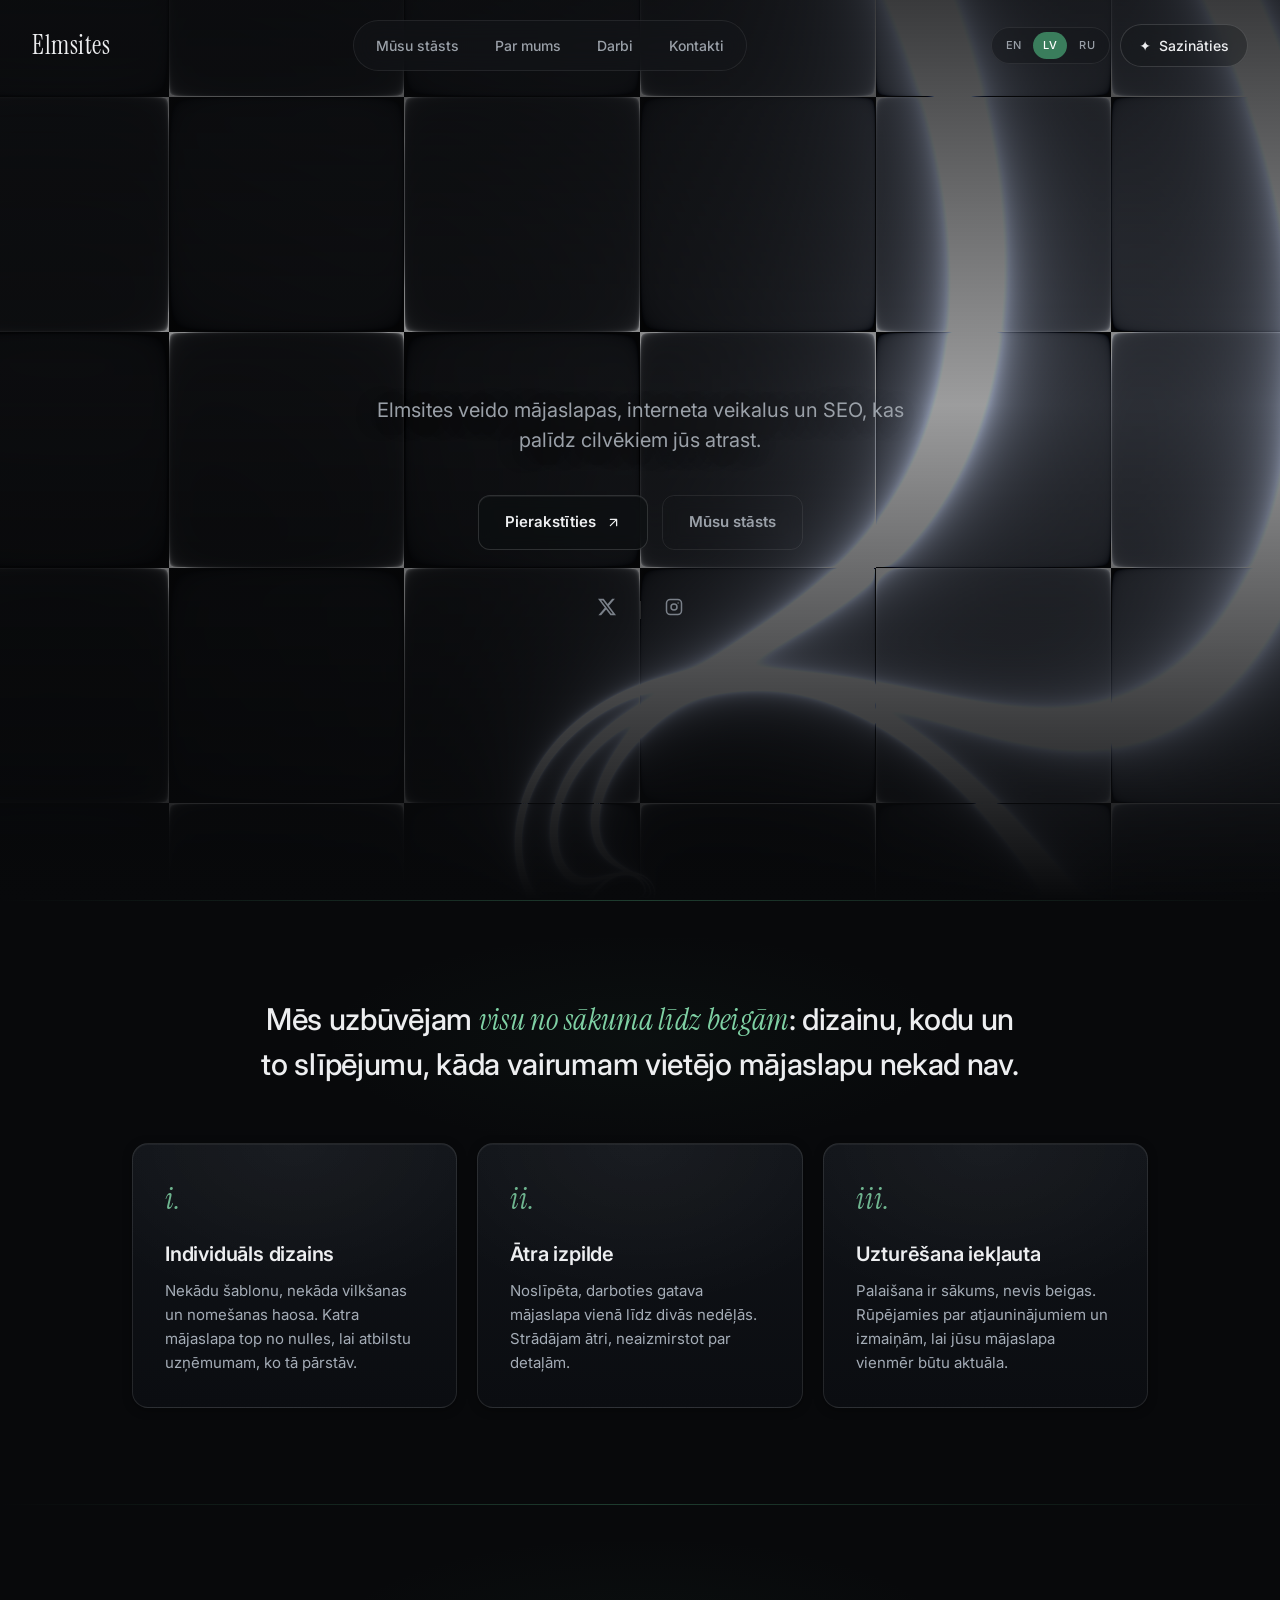
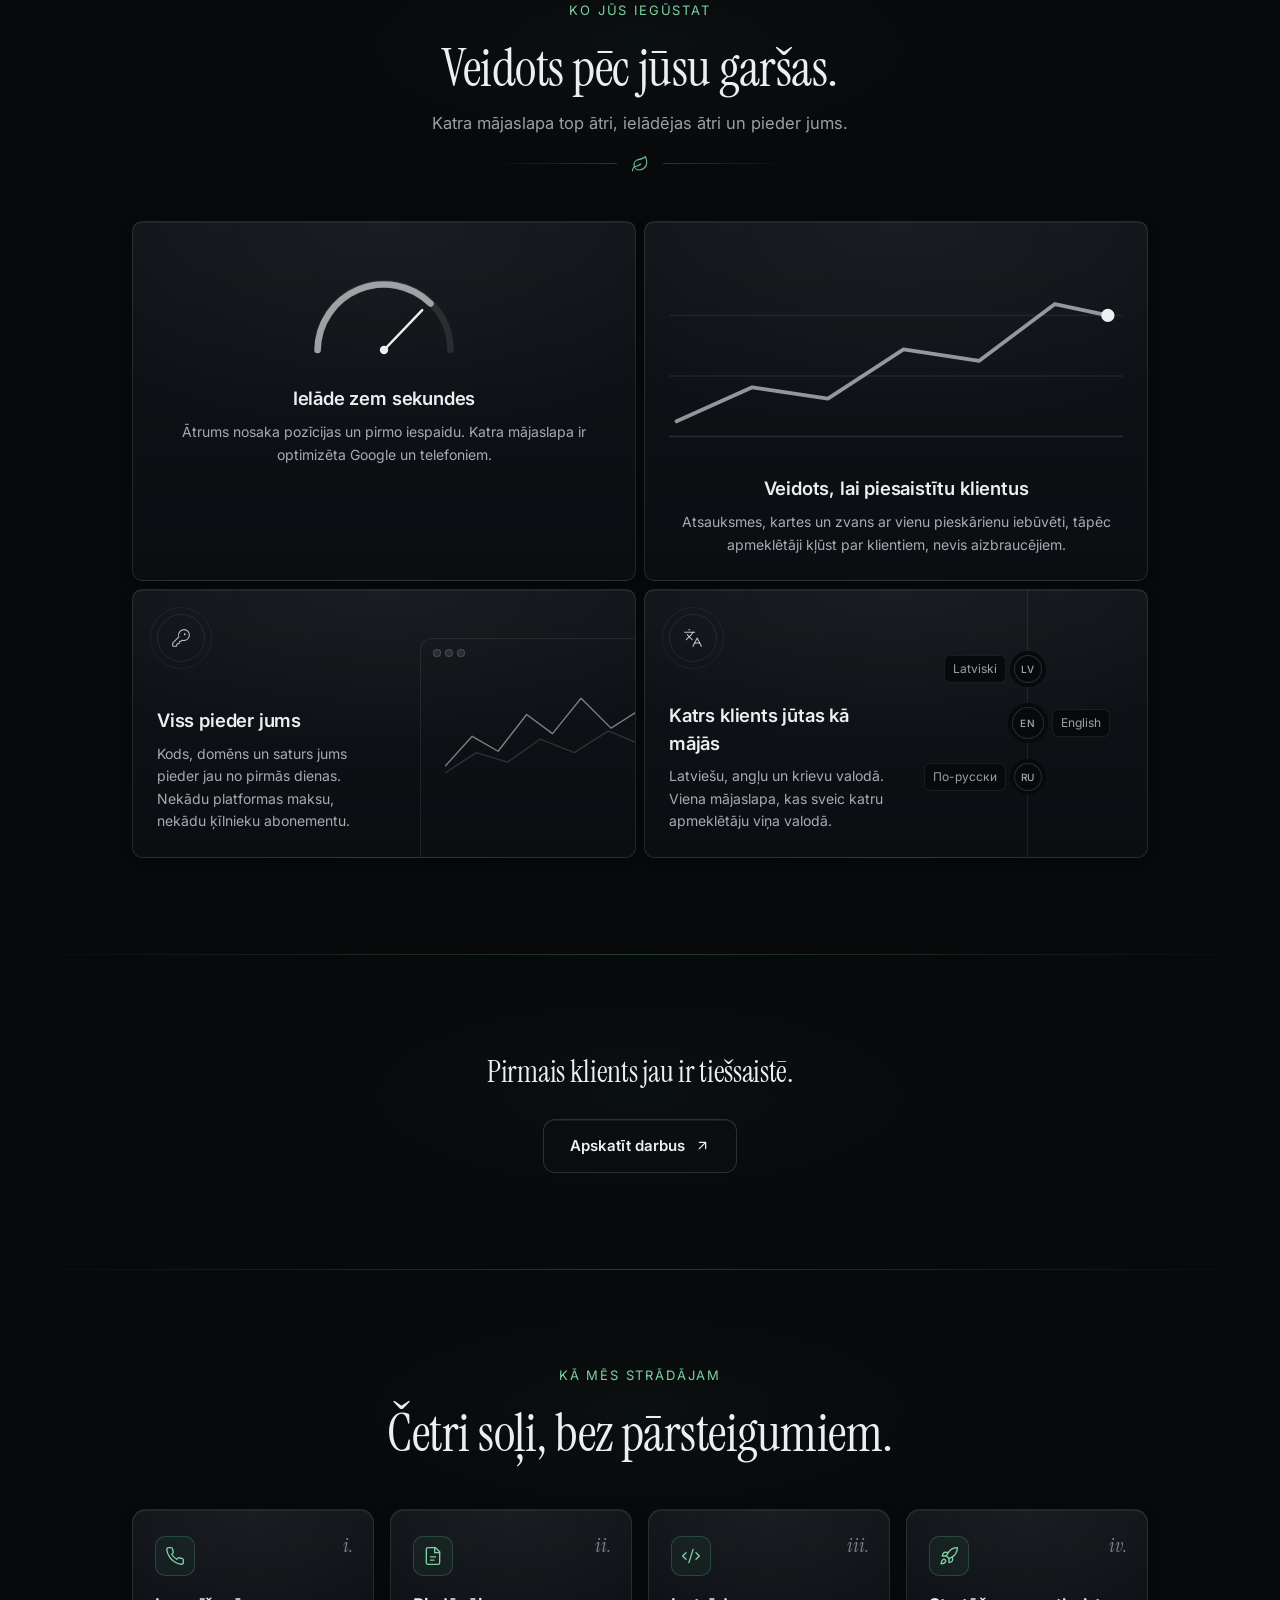
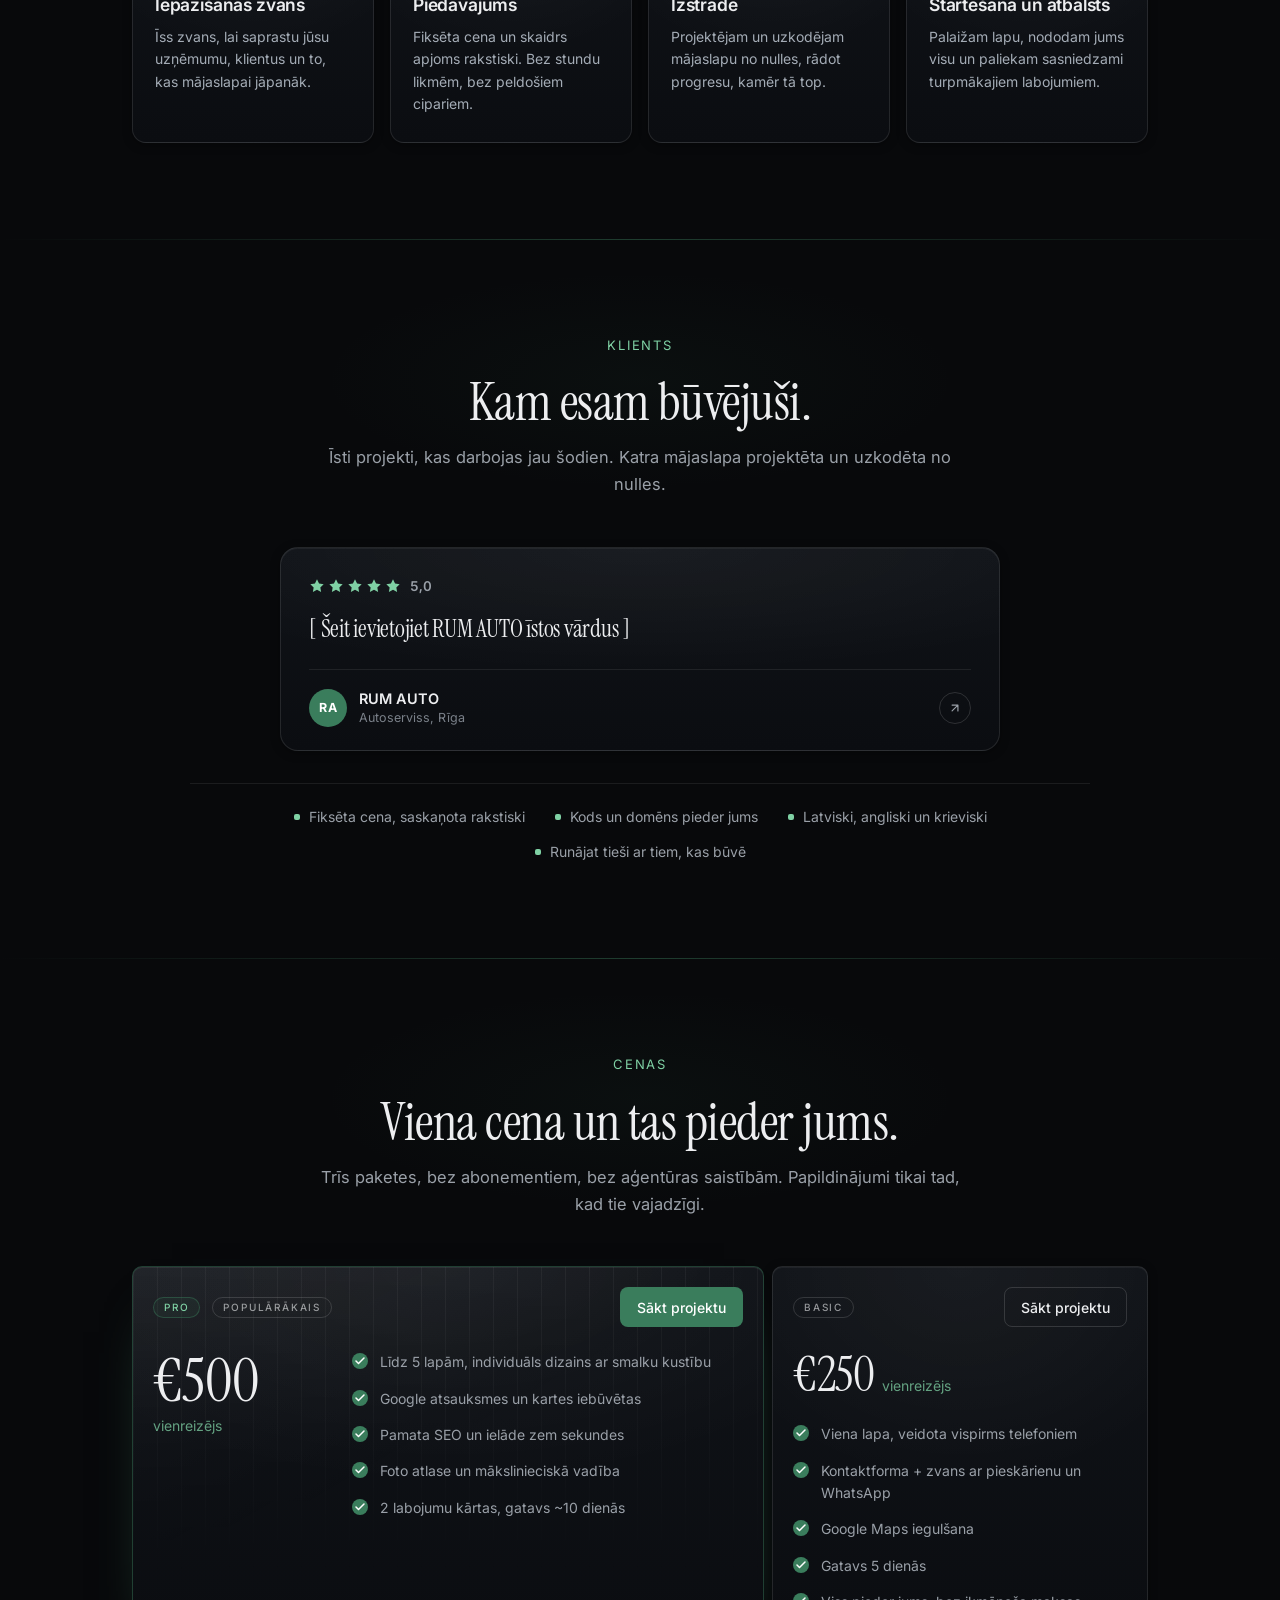
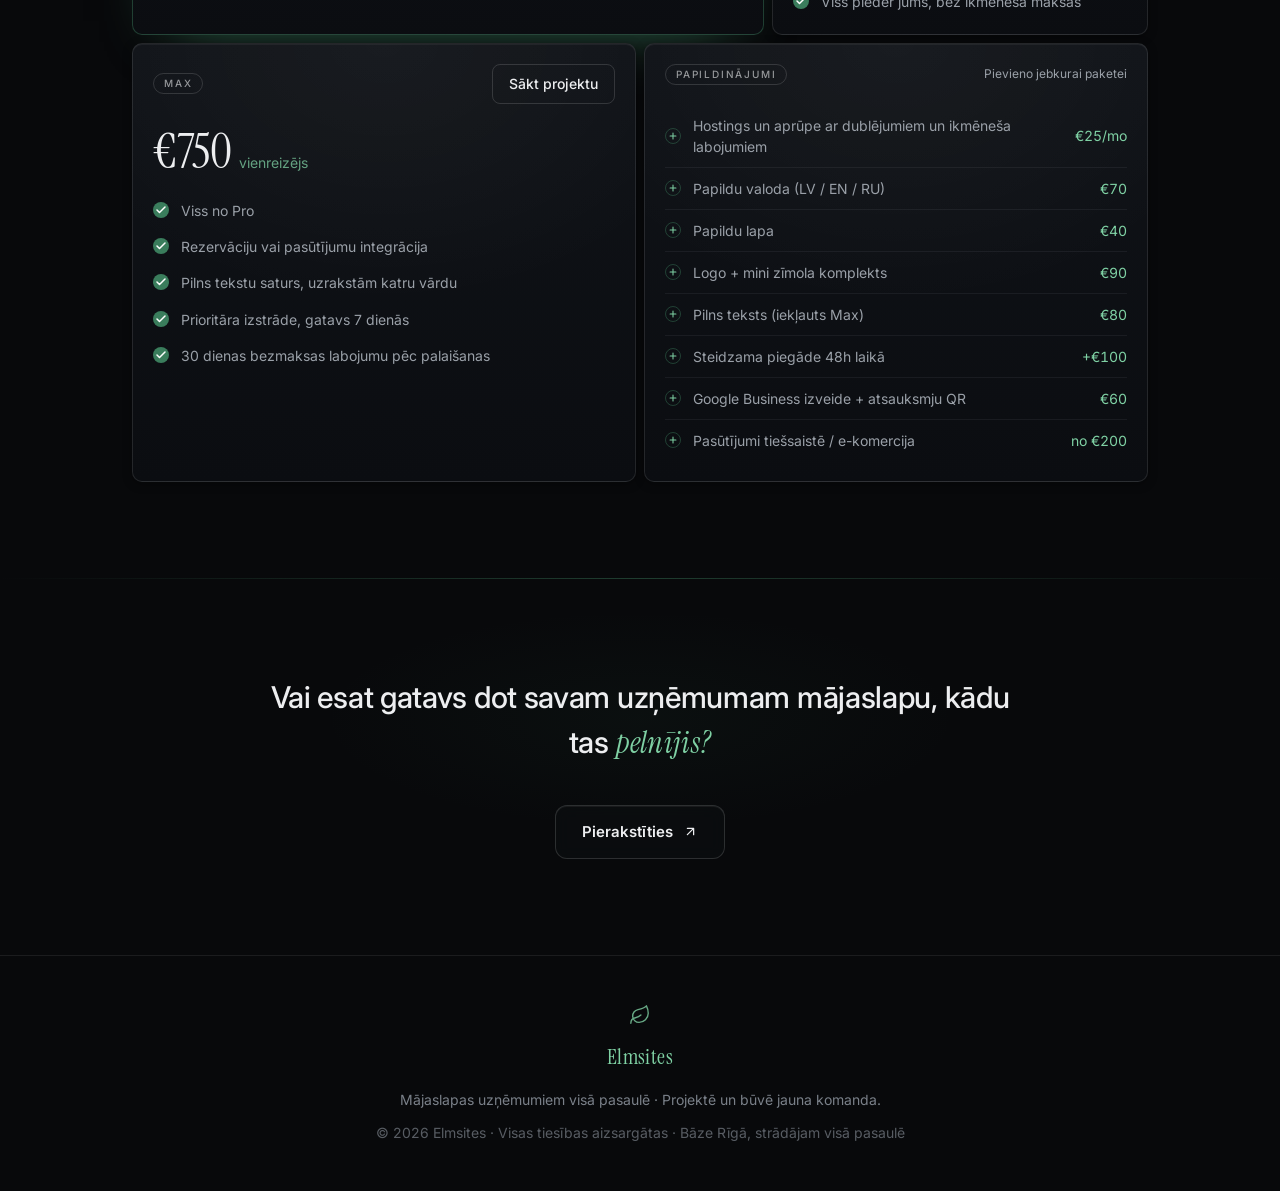
==== commit cbc138b3: "Add darbi.html work page, home teaser and Darbi nav - New darbi.html: page-hero plus a .work-list ho" ====
--- a/index.html
+++ b/index.html
@@ -43,6 +43,7 @@
     <div class="nav-pill">
       <a href="our-story.html" data-i18n="nav.story">Our Story</a>
       <a href="about.html" data-i18n="nav.about">About</a>
+      <a href="darbi.html" data-i18n="nav.work">Work</a>
       <a href="contact.html" data-i18n="nav.contact">Contact</a>
     </div>
     <div class="nav-right">
@@ -192,6 +193,16 @@
       </div>
     </section>
 
+    <!-- ============ WORK TEASER ============
+         Small on purpose - the portfolio itself lives on darbi.html. -->
+    <section class="block work-teaser"><div class="wrap">
+      <p class="teaser-line" data-i18n="teaser.line">Our first client is already online.</p>
+      <a href="darbi.html" class="btn">
+        <span data-i18n="teaser.cta">See the work</span>
+        <svg class="arr" width="15" height="15" viewBox="0 0 24 24" fill="none" stroke="currentColor" stroke-width="2" stroke-linecap="round" stroke-linejoin="round" aria-hidden="true" focusable="false"><path d="M7 17 17 7M7 7h10v10"/></svg>
+      </a>
+    </div></section>
+
     <!-- ============ PROCESS STRIP ============ -->
     <section class="block" id="process">
       <div class="wrap">
@@ -235,8 +246,8 @@
     <section class="block" id="clients">
       <div class="wrap">
         <div class="features-head">
-          <div class="label" data-i18n="clients.label">Clients</div>
-          <h2 data-i18n="clients.h">Businesses we've built for.</h2>
+          <div class="label" data-i18n="clients.label">Client</div>
+          <h2 data-i18n="clients.h">Who we've built for.</h2>
           <p data-i18n="clients.sub">Real projects, live today. Every site below was designed and coded from scratch.</p>
         </div>
 
--- a/css/style.css
+++ b/css/style.css
@@ -534,3 +534,68 @@
 .tfacts li { display:flex; align-items:center; gap:9px; font-size:14px; color:var(--muted-2); }
 .tfacts li::before { content:''; width:6px; height:6px; border-radius:2px;
   background:var(--accent-bright); flex:0 0 auto; }
+
+/* ============================================================
+   WORK TEASER (home) + WORK PAGE (darbi.html)
+   ============================================================ */
+
+/* --- compact teaser on the home page --- */
+.work-teaser .wrap { text-align:center; }
+.teaser-line { font-family:'Instrument Serif',Georgia,serif; font-weight:400;
+  font-size:clamp(22px,3vw,30px); line-height:1.4; letter-spacing:-0.01em;
+  margin-bottom:26px; }
+
+/* --- work entries list --- */
+.work-list { display:flex; flex-direction:column; gap:28px; margin-top:8px; }
+
+.work { display:grid; gap:0; border:1px solid rgba(255,255,255,0.10); border-radius:18px;
+  overflow:hidden;
+  background:
+    radial-gradient(120% 100% at 50% 0%, rgba(255,255,255,0.045), transparent 62%),
+    linear-gradient(180deg,#101318,#0B0D11);
+  box-shadow:inset 0 1px 0 rgba(255,255,255,0.05), 0 2px 10px rgba(0,0,0,0.35);
+  transition:border-color .22s ease, box-shadow .22s ease; }
+.work:hover { border-color:var(--accent-line);
+  box-shadow:inset 0 1px 0 rgba(255,255,255,0.07), 0 0 0 1px var(--accent-wash), 0 18px 44px -24px var(--accent); }
+
+/* screenshot in a restrained browser frame */
+.work-shot { padding:18px 18px 0; }
+.shot-frame { border:1px solid var(--border-2); border-radius:12px; overflow:hidden;
+  background:var(--surface); box-shadow:0 20px 46px -30px rgba(0,0,0,.95); }
+.shot-bar { display:flex; align-items:center; gap:6px; padding:9px 12px;
+  background:#141821; border-bottom:1px solid var(--border); }
+.shot-dot { width:7px; height:7px; border-radius:999px; background:#2E353E; flex:0 0 auto; }
+.shot-url { margin-left:10px; padding:3px 12px; border-radius:999px; background:#0C0F13;
+  color:var(--muted); font-size:11px; letter-spacing:.02em; }
+.shot-frame img { display:block; width:100%; height:auto; }
+/* keeps the frame from collapsing before the screenshot is supplied */
+.shot-frame img[src$="rumauto-screenshot.jpg"] { min-height:120px; background:#0F1114; }
+
+.work-info { padding:24px 24px 26px; }
+.work-name { font-family:'Instrument Serif',Georgia,serif; font-weight:400;
+  font-size:clamp(28px,4vw,38px); line-height:1.05; letter-spacing:-0.01em; }
+.work-meta { color:var(--accent-bright); font-size:12.5px; letter-spacing:.12em;
+  text-transform:uppercase; margin-top:8px; }
+.work-desc { color:#A4ACB6; font-size:15.5px; line-height:1.7; margin-top:14px; max-width:52ch; }
+
+/* testimonial - placeholder until the client supplies real words */
+.work-quote { margin:22px 0 0; padding:18px 20px; border-left:2px solid var(--accent-line);
+  background:var(--accent-wash); border-radius:0 12px 12px 0; }
+.work-quote blockquote { margin:0; font-family:'Instrument Serif',Georgia,serif;
+  font-size:clamp(17px,2vw,21px); line-height:1.5; color:var(--text); }
+.work-quote figcaption { display:flex; flex-wrap:wrap; align-items:baseline; gap:4px 10px; margin-top:12px; }
+.wq-name { font-family:'Inter',system-ui,sans-serif; font-size:13.5px; font-weight:600; }
+.wq-biz { font-size:12.5px; color:var(--muted); }
+
+.work-cta { margin-top:24px; }
+
+@media (min-width:860px){
+  .work { grid-template-columns:1.25fr 1fr; align-items:center; }
+  .work-shot { padding:22px 0 22px 22px; }
+  .work-info { padding:24px 28px; }
+}
+@media (max-width:420px){
+  .work-shot { padding:12px 12px 0; }
+  .work-info { padding:20px 18px 22px; }
+  .work-quote { padding:15px 16px; }
+}
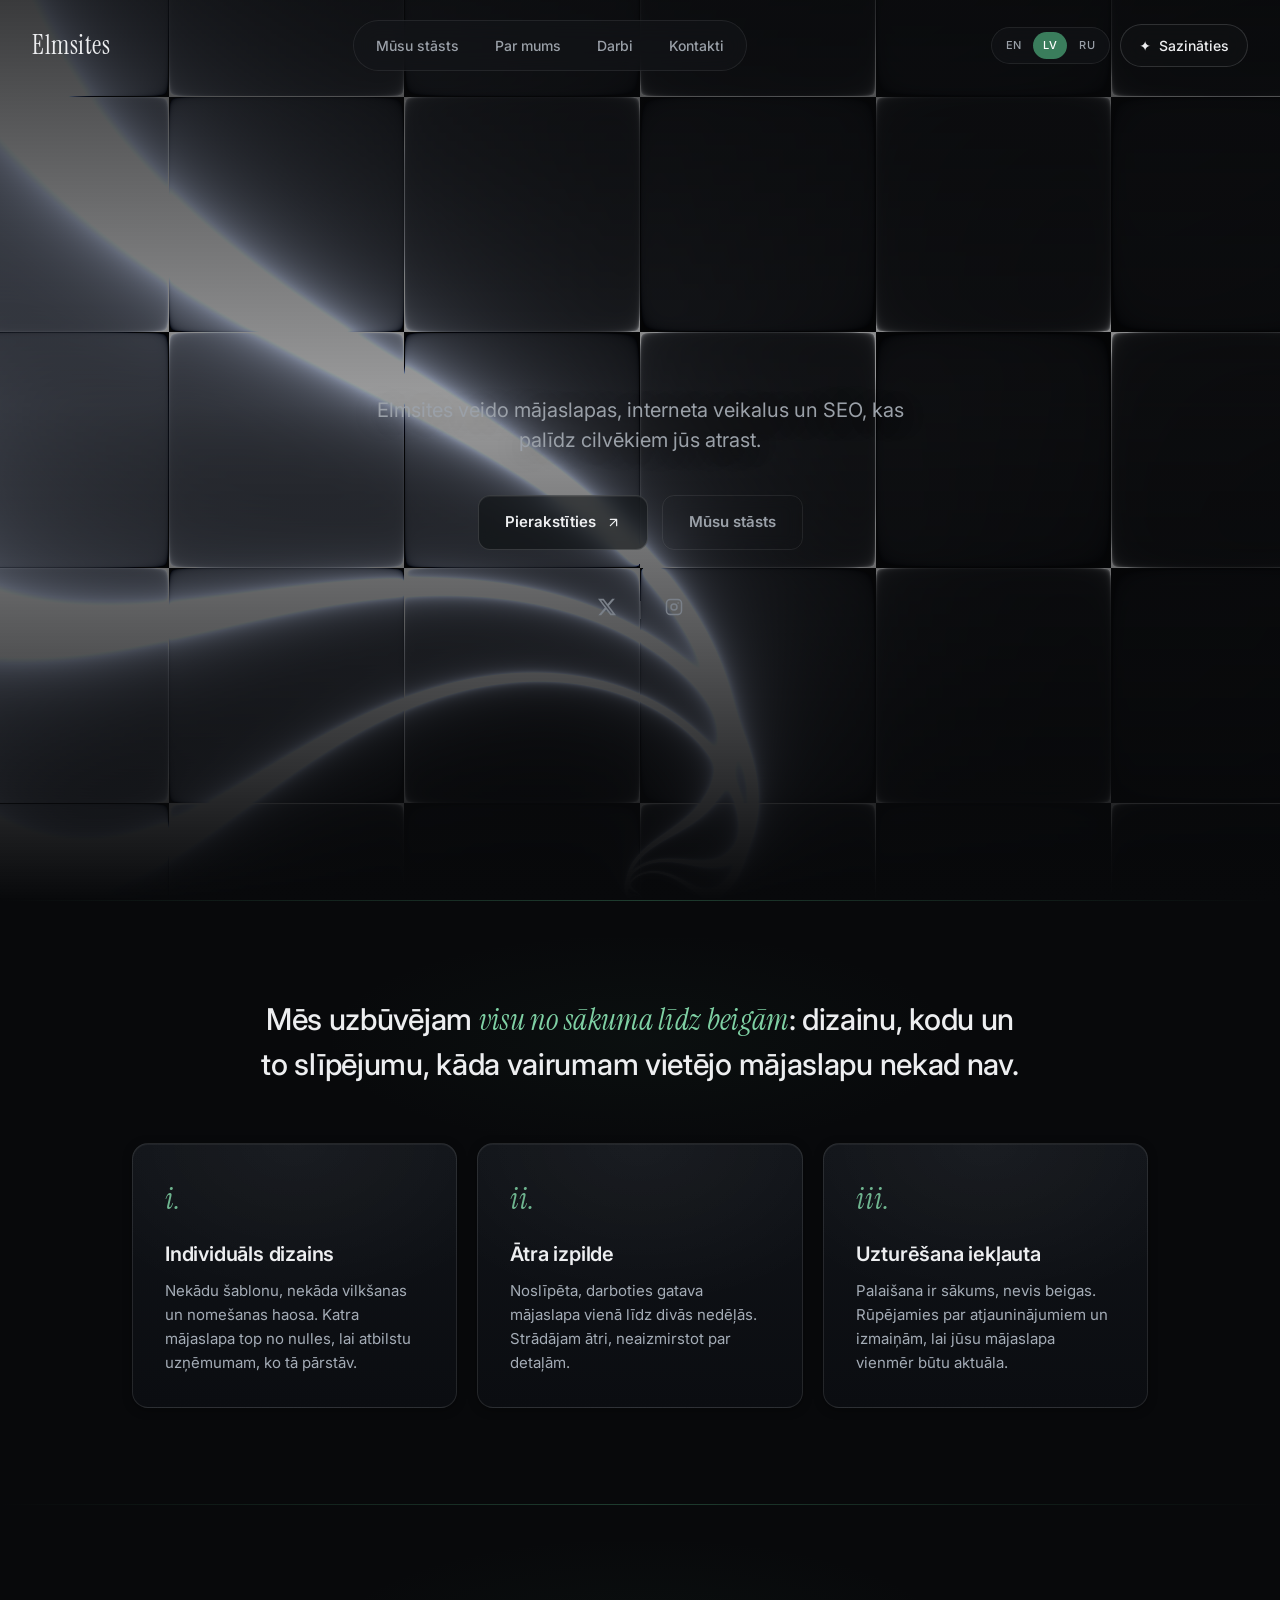
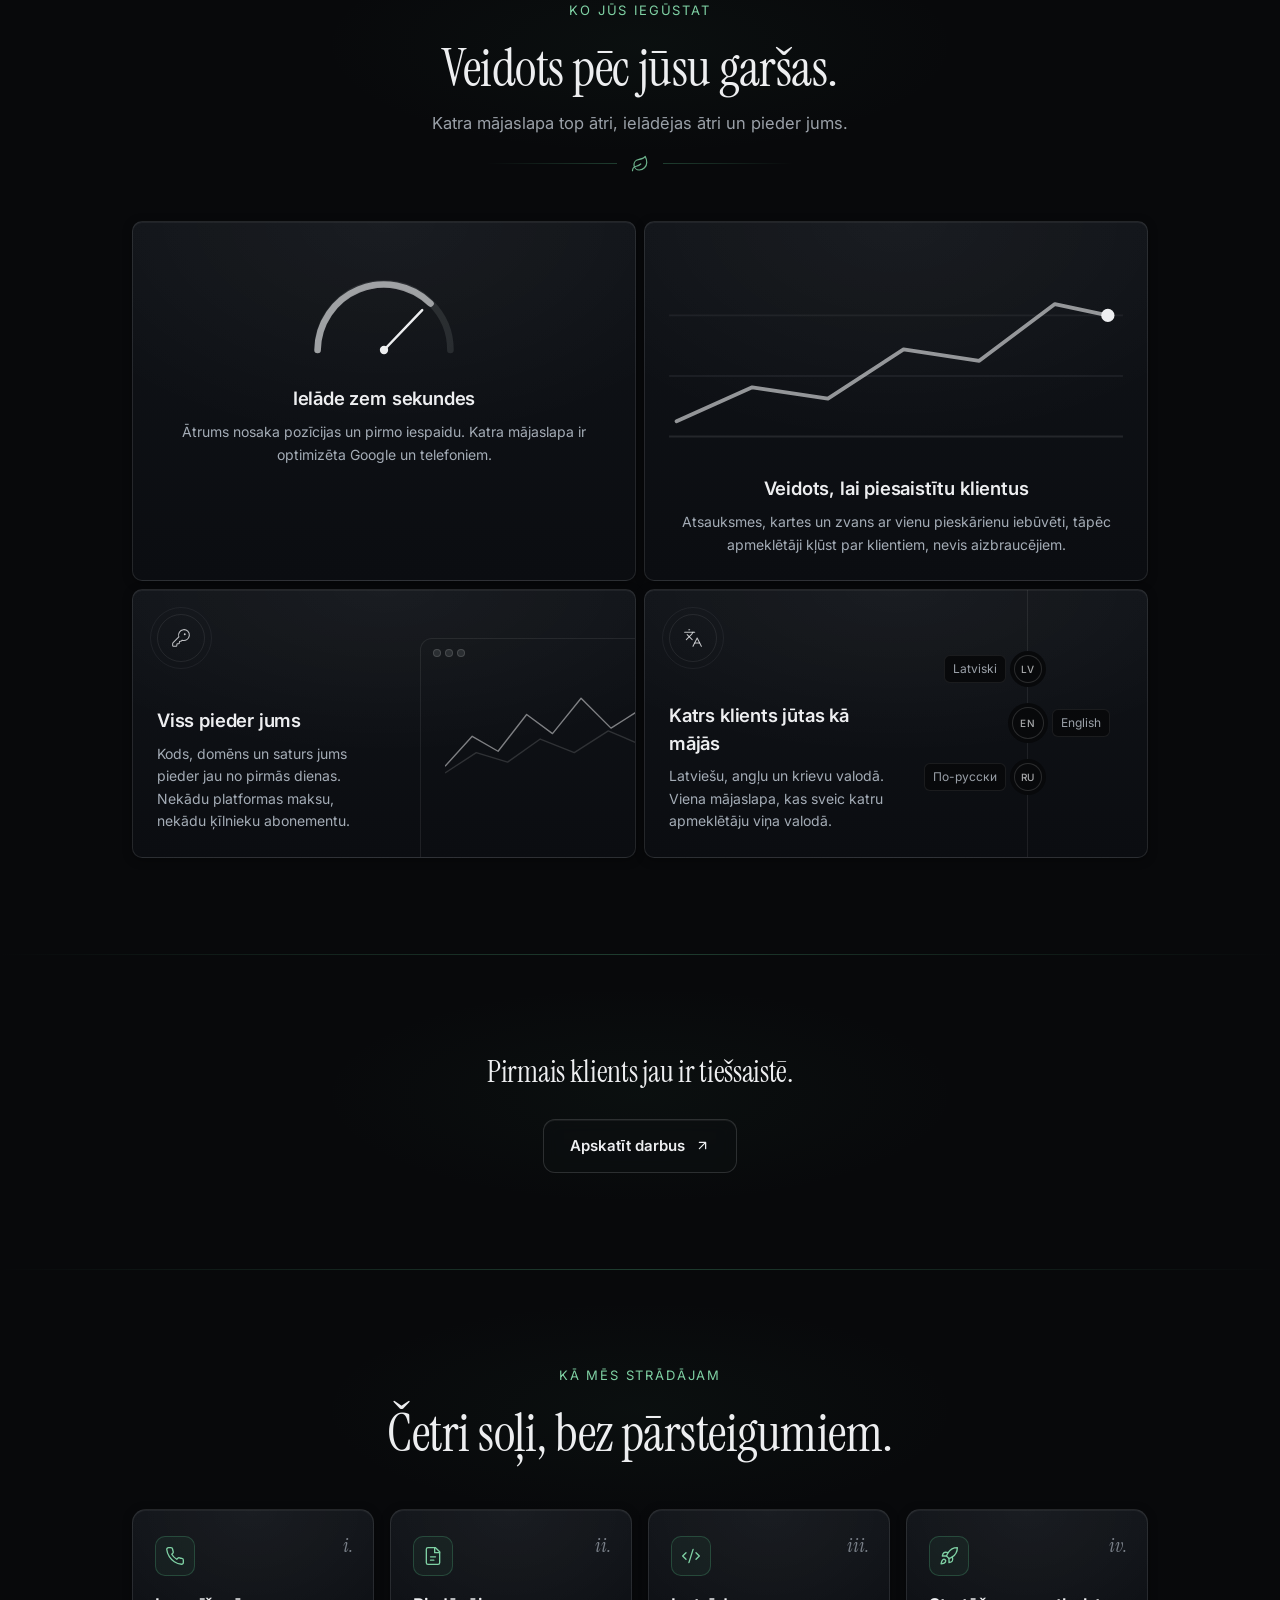
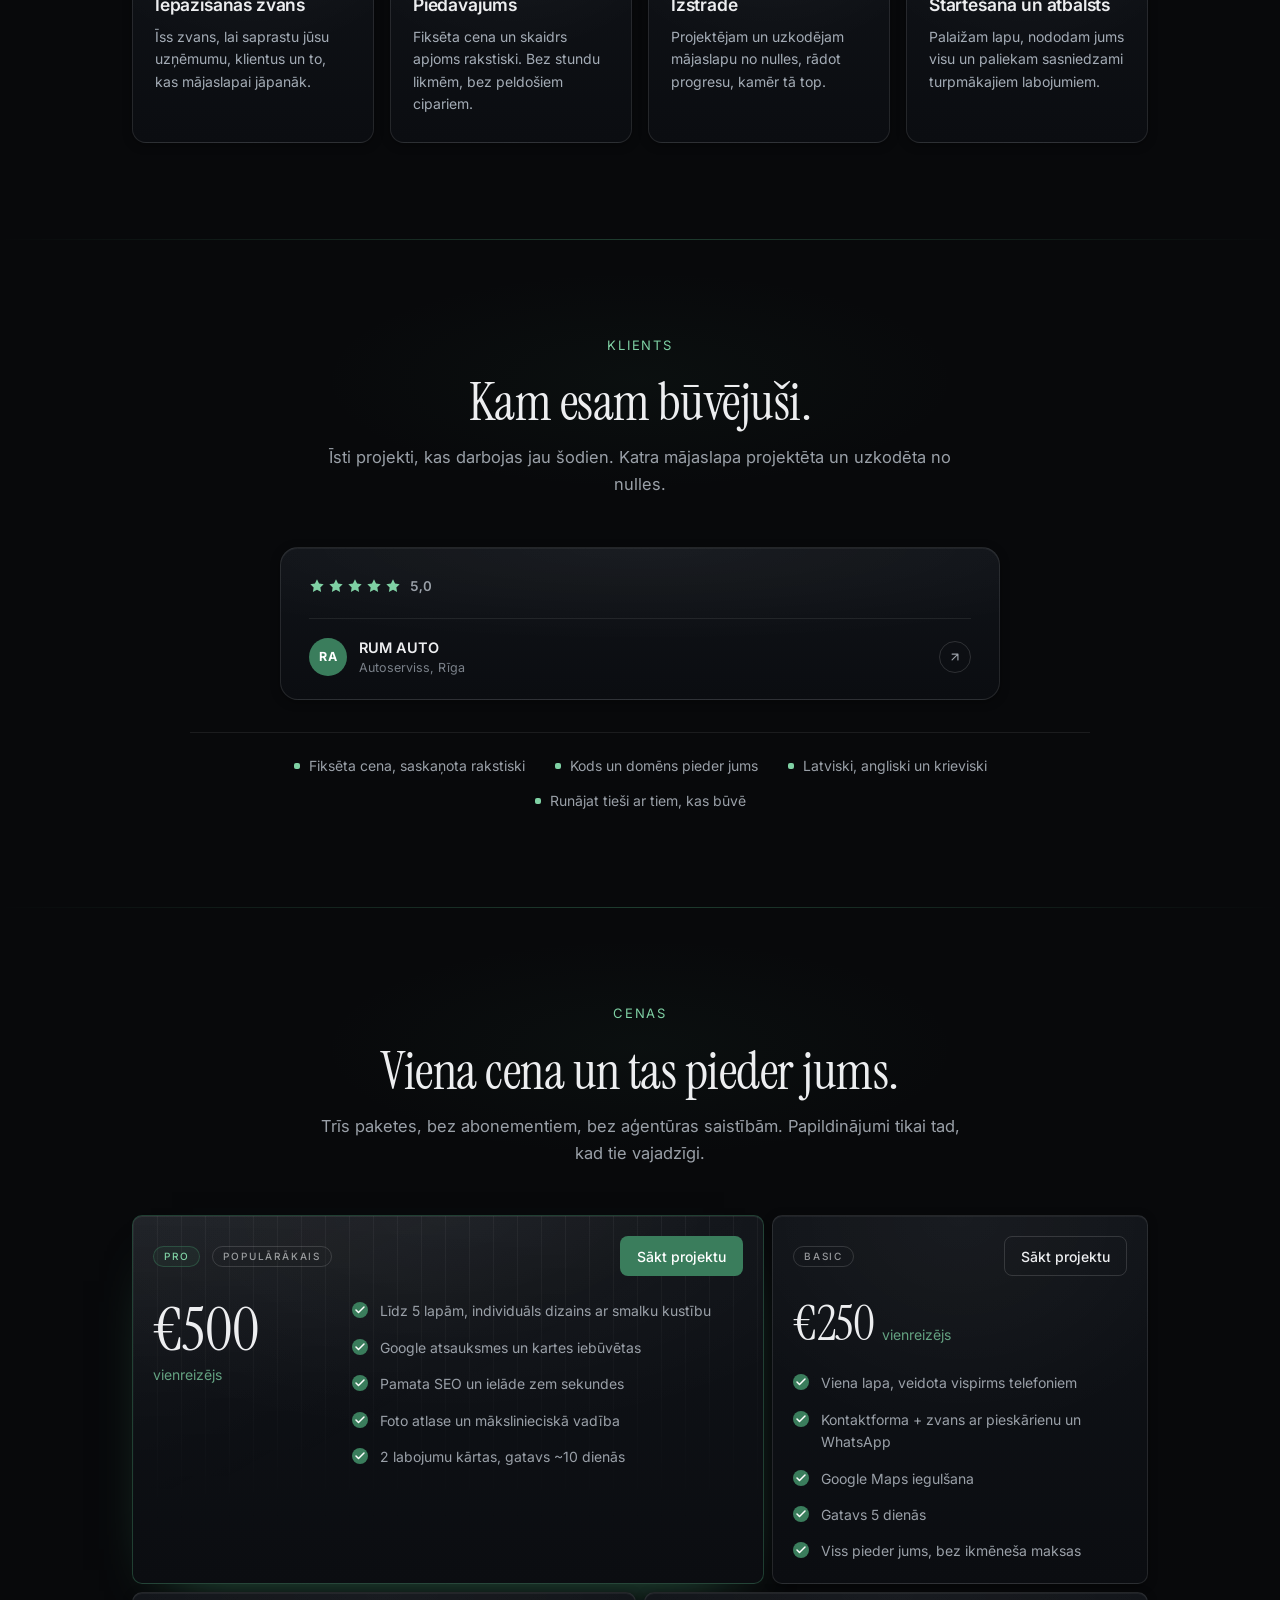
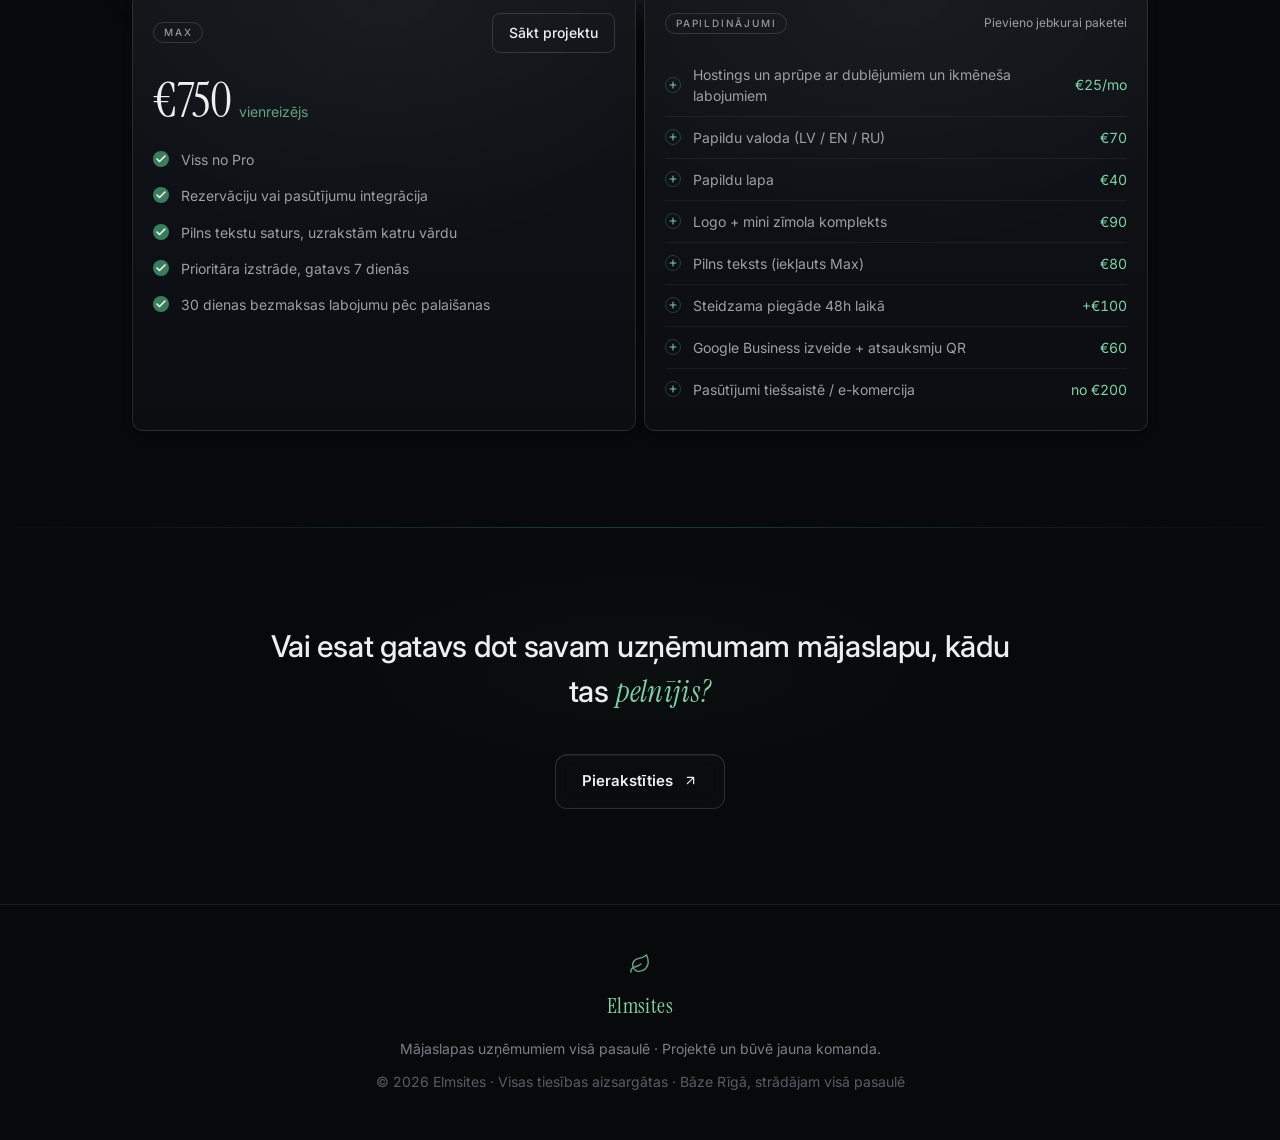
==== commit 2bcbf8fc: "Add Cloudflare Pages deploy config, drop home placeholder quote - _headers: security headers plus ca" ====
--- a/index.html
+++ b/index.html
@@ -258,7 +258,6 @@
               <span class="tstars" role="img" aria-label="5 / 5"><svg width="16" height="16" viewBox="0 0 24 24" fill="currentColor" aria-hidden="true"><path d="m12 2 3.09 6.26L22 9.27l-5 4.87 1.18 6.88L12 17.77l-6.18 3.25L7 14.14 2 9.27l6.91-1.01L12 2Z"/></svg><svg width="16" height="16" viewBox="0 0 24 24" fill="currentColor" aria-hidden="true"><path d="m12 2 3.09 6.26L22 9.27l-5 4.87 1.18 6.88L12 17.77l-6.18 3.25L7 14.14 2 9.27l6.91-1.01L12 2Z"/></svg><svg width="16" height="16" viewBox="0 0 24 24" fill="currentColor" aria-hidden="true"><path d="m12 2 3.09 6.26L22 9.27l-5 4.87 1.18 6.88L12 17.77l-6.18 3.25L7 14.14 2 9.27l6.91-1.01L12 2Z"/></svg><svg width="16" height="16" viewBox="0 0 24 24" fill="currentColor" aria-hidden="true"><path d="m12 2 3.09 6.26L22 9.27l-5 4.87 1.18 6.88L12 17.77l-6.18 3.25L7 14.14 2 9.27l6.91-1.01L12 2Z"/></svg><svg width="16" height="16" viewBox="0 0 24 24" fill="currentColor" aria-hidden="true"><path d="m12 2 3.09 6.26L22 9.27l-5 4.87 1.18 6.88L12 17.77l-6.18 3.25L7 14.14 2 9.27l6.91-1.01L12 2Z"/></svg></span>
               <span class="tscore">5,0</span>
             </div>
-            <blockquote class="tquote" data-i18n="clients.c1.quote">[ Replace with RUM AUTO's own words ]</blockquote>
             <figcaption class="twho">
               <span class="tavatar" aria-hidden="true">RA</span>
               <span class="tid">
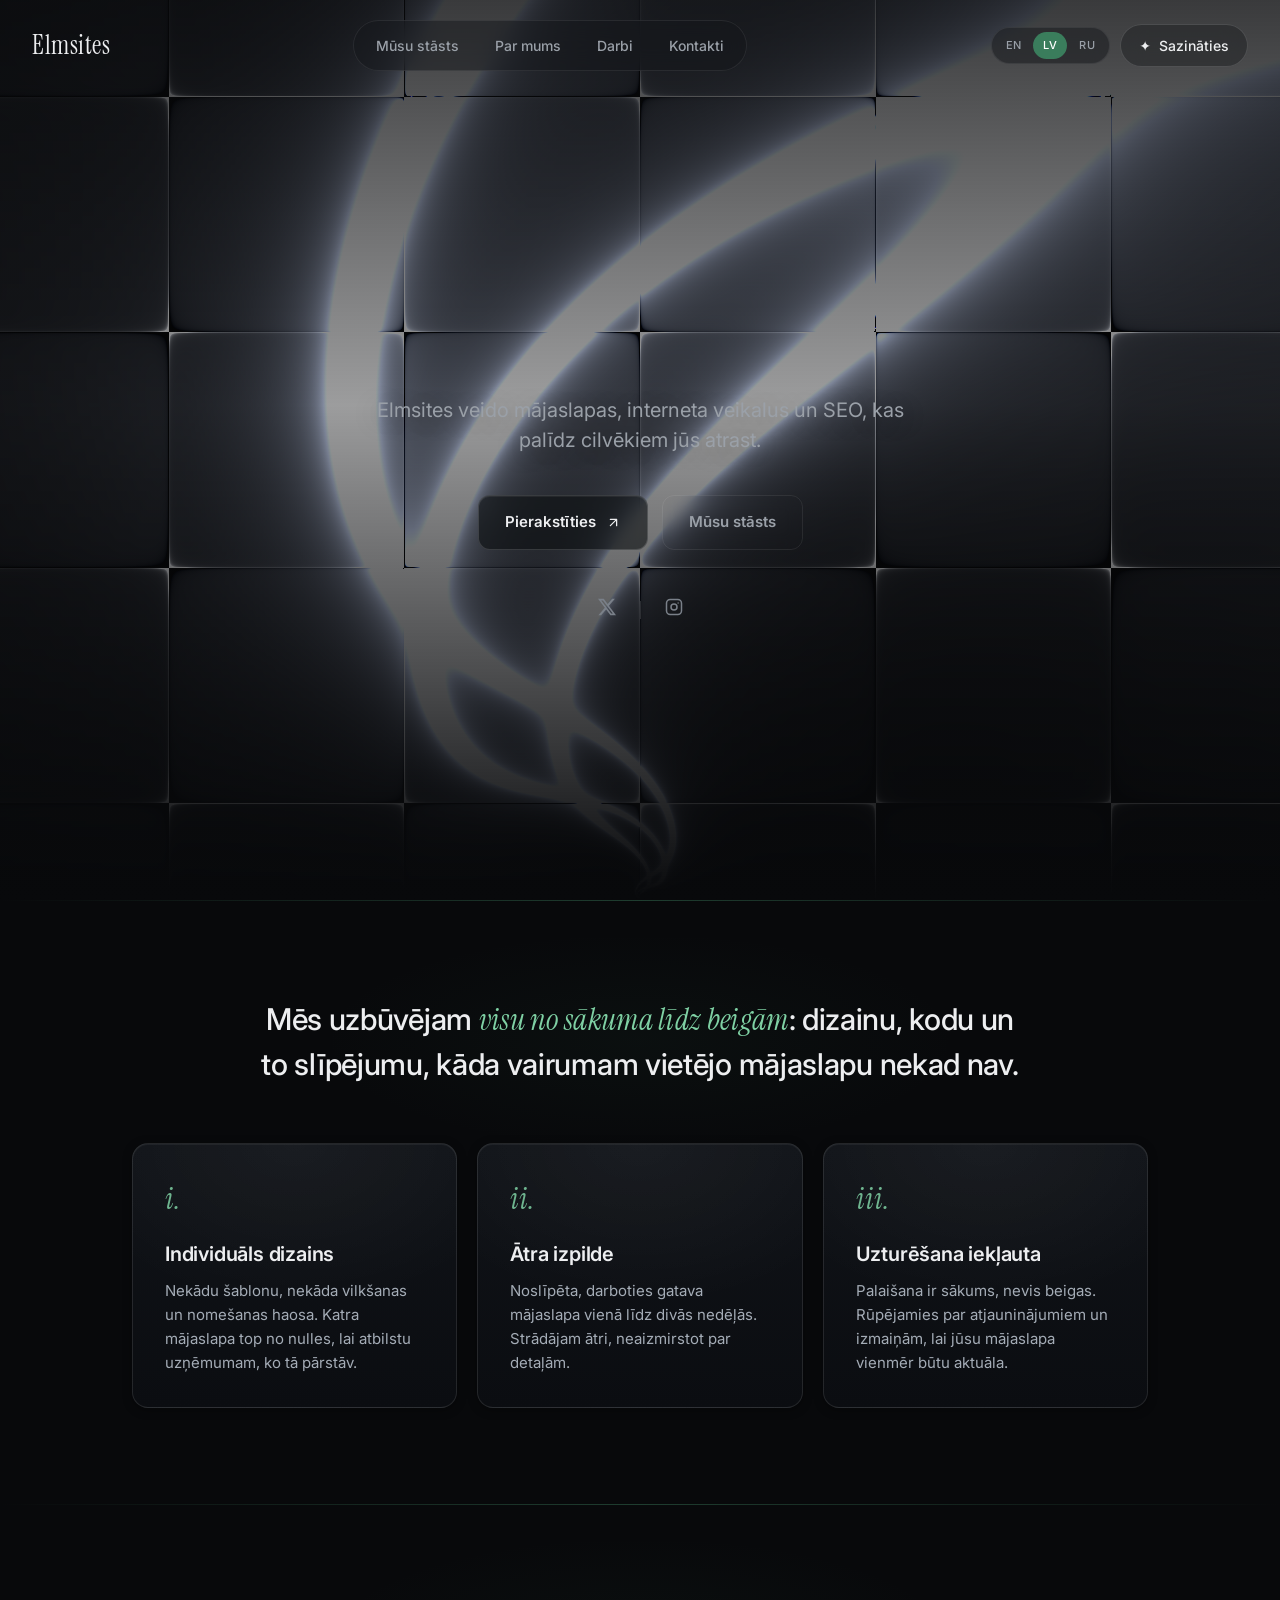
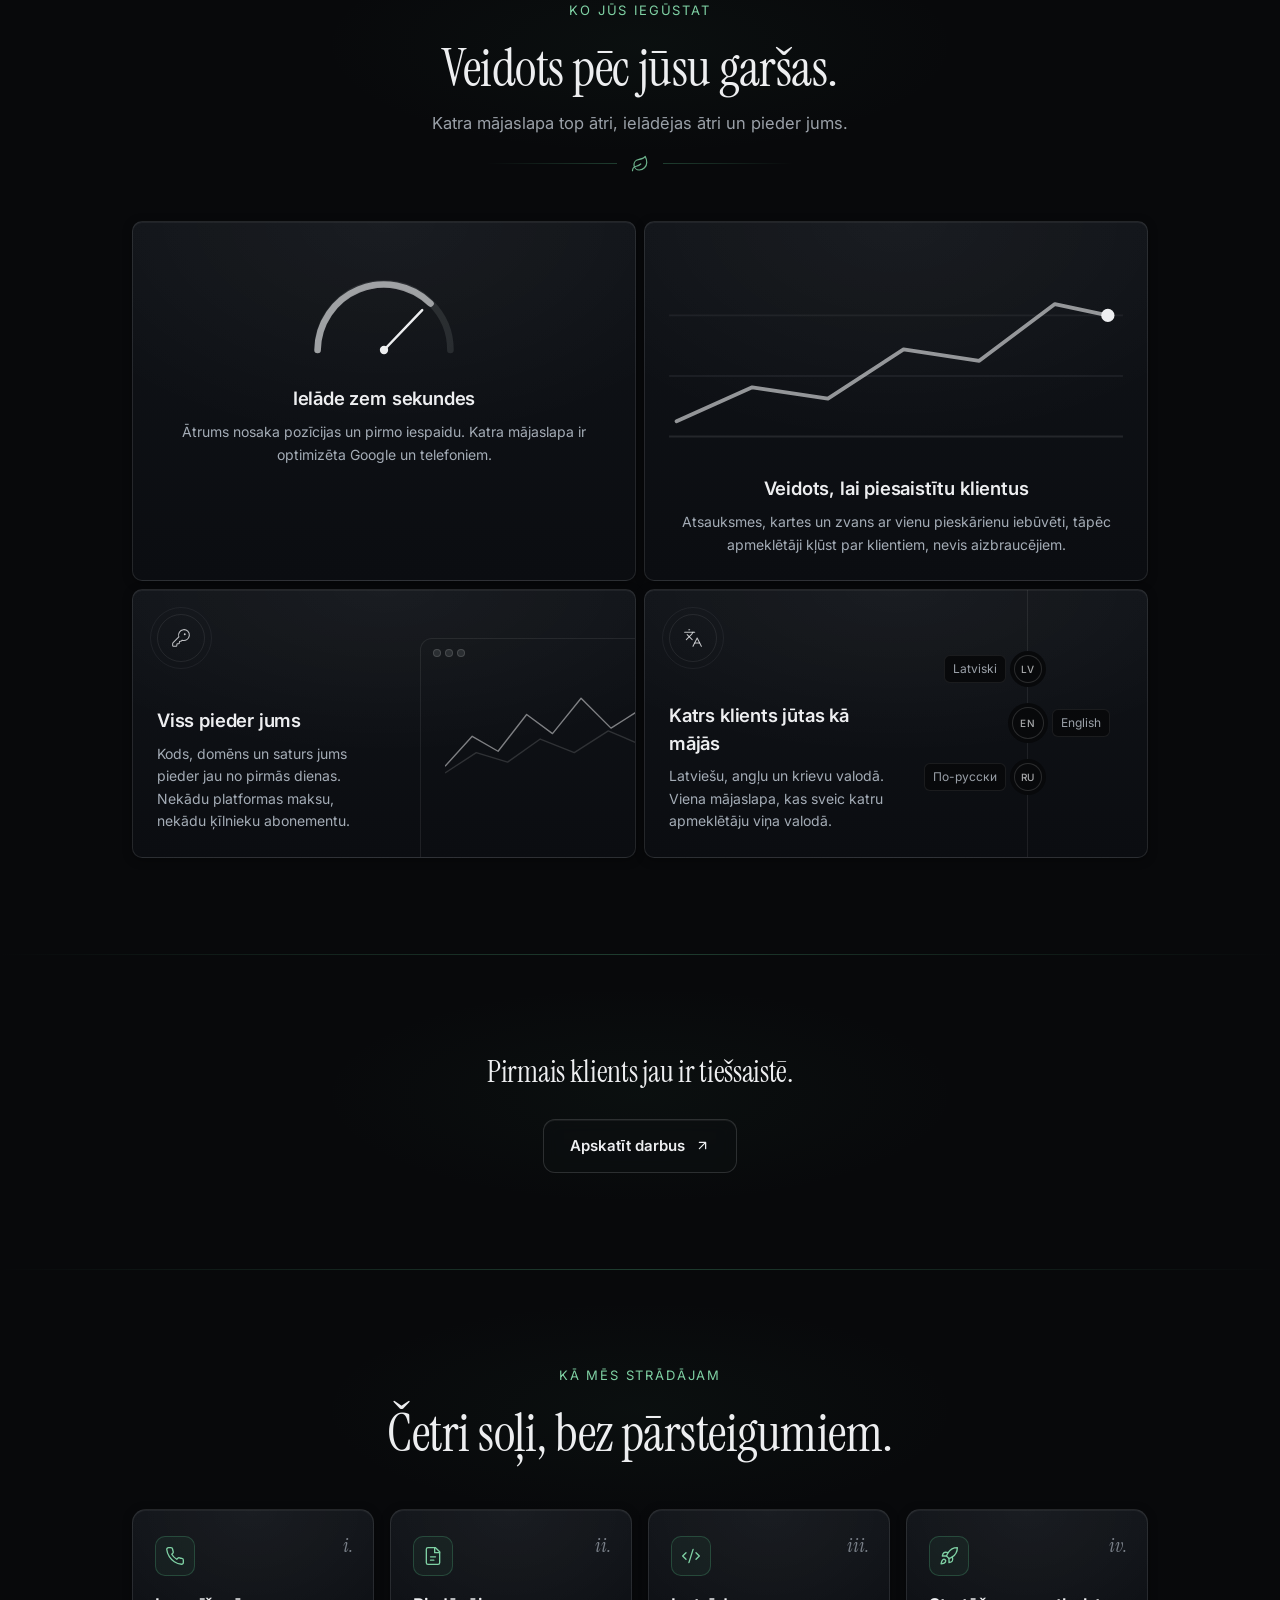
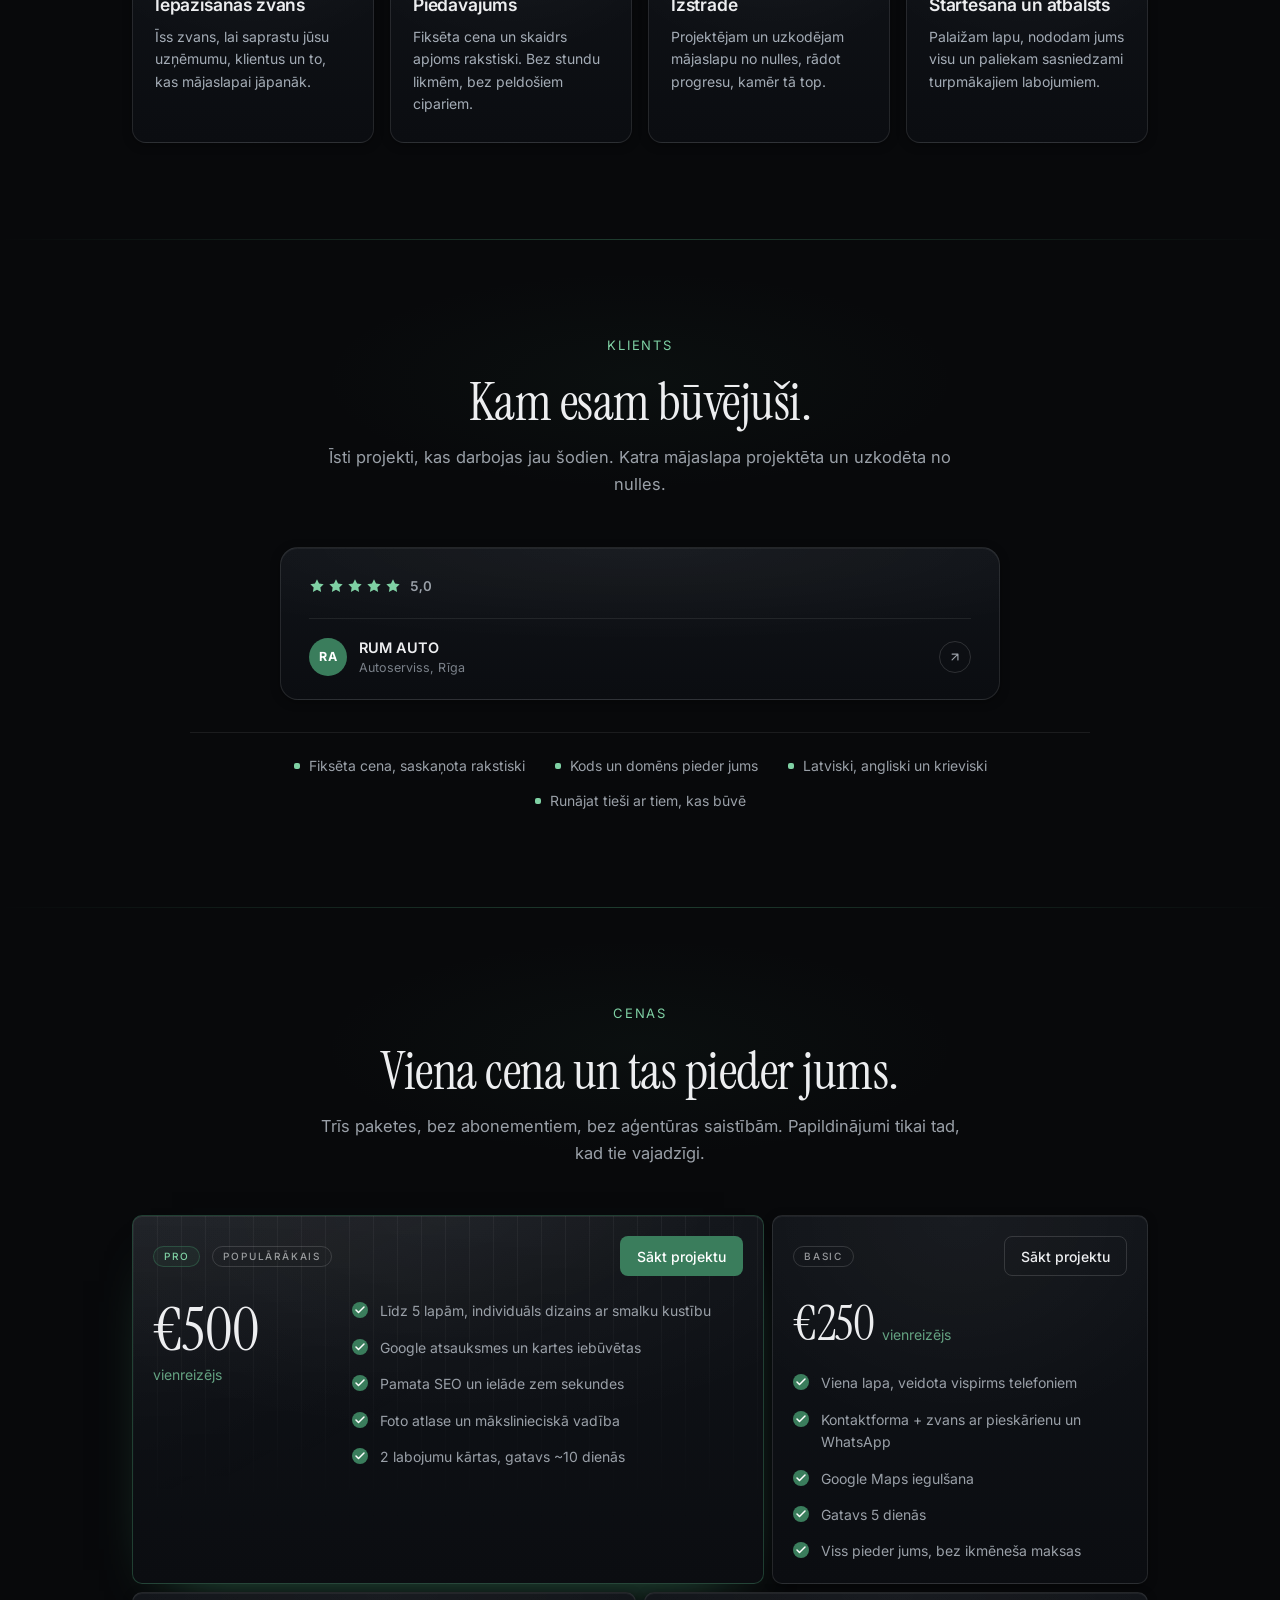
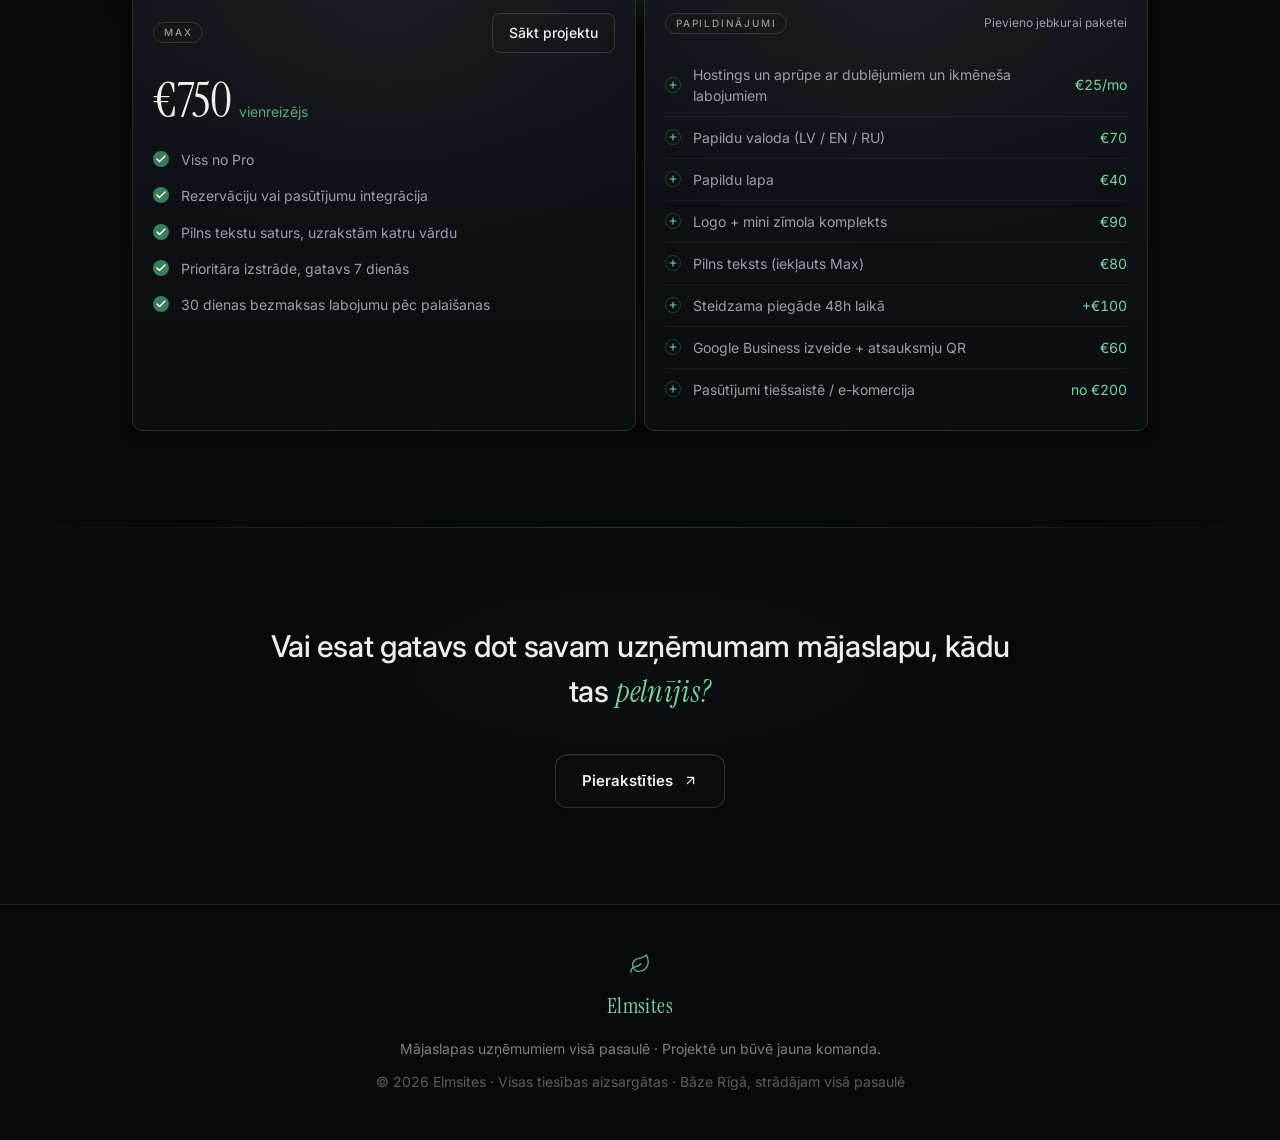
==== commit e690d557: "Use extensionless URLs to match how Cloudflare serves the site Workers Assets serves /about and 307-" ====
--- a/index.html
+++ b/index.html
@@ -39,12 +39,12 @@
   <a class="skip-link" href="#main">Skip to content</a>
 
   <nav class="nav" aria-label="Primary">
-    <a href="index.html" class="logo">Elmsites</a>
+    <a href="/" class="logo">Elmsites</a>
     <div class="nav-pill">
-      <a href="our-story.html" data-i18n="nav.story">Our Story</a>
-      <a href="about.html" data-i18n="nav.about">About</a>
-      <a href="darbi.html" data-i18n="nav.work">Work</a>
-      <a href="contact.html" data-i18n="nav.contact">Contact</a>
+      <a href="/our-story" data-i18n="nav.story">Our Story</a>
+      <a href="/about" data-i18n="nav.about">About</a>
+      <a href="/darbi" data-i18n="nav.work">Work</a>
+      <a href="/contact" data-i18n="nav.contact">Contact</a>
     </div>
     <div class="nav-right">
       <div class="lang-dock" role="navigation" aria-label="Language">
@@ -52,7 +52,7 @@
         <a href="#" data-locale="lv" aria-current="true">LV</a>
         <a href="#" data-locale="ru">RU</a>
       </div>
-      <a href="contact.html" class="nav-cta" aria-label="Contact Us"><span aria-hidden="true">✦</span><span class="cta-label" data-i18n="nav.cta"> Contact Us</span></a>
+      <a href="/contact" class="nav-cta" aria-label="Contact Us"><span aria-hidden="true">✦</span><span class="cta-label" data-i18n="nav.cta"> Contact Us</span></a>
     </div>
   </nav>
 
@@ -71,10 +71,10 @@
         </h1>
         <p class="sub" data-i18n="home.hero.sub">Elmsites builds websites, online shops, and the SEO that helps people find them.</p>
         <div class="hero-cta">
-          <a href="signup.html" class="btn"><span data-i18n="btn.demo">Sign up</span>
+          <a href="/signup" class="btn"><span data-i18n="btn.demo">Sign up</span>
             <svg class="arr" width="15" height="15" viewBox="0 0 24 24" fill="none" stroke="currentColor" stroke-width="2" stroke-linecap="round" stroke-linejoin="round" aria-hidden="true" focusable="false"><path d="M7 17 17 7M7 7h10v10"/></svg>
           </a>
-          <a href="our-story.html" class="btn btn-ghost" data-i18n="btn.ourstory">Our story</a>
+          <a href="/our-story" class="btn btn-ghost" data-i18n="btn.ourstory">Our story</a>
         </div>
         <div class="socials">
           <a href="https://x.com/elmsites" aria-label="Elmsites on X (Twitter)" target="_blank" rel="noopener noreferrer">
@@ -197,7 +197,7 @@
          Small on purpose - the portfolio itself lives on darbi.html. -->
     <section class="block work-teaser"><div class="wrap">
       <p class="teaser-line" data-i18n="teaser.line">Our first client is already online.</p>
-      <a href="darbi.html" class="btn">
+      <a href="/darbi" class="btn">
         <span data-i18n="teaser.cta">See the work</span>
         <svg class="arr" width="15" height="15" viewBox="0 0 24 24" fill="none" stroke="currentColor" stroke-width="2" stroke-linecap="round" stroke-linejoin="round" aria-hidden="true" focusable="false"><path d="M7 17 17 7M7 7h10v10"/></svg>
       </a>
@@ -315,7 +315,7 @@
             <div class="pcard-head">
               <span class="pill em">Pro</span>
               <span class="pill" data-i18n="pill.popular">Most popular</span>
-              <a href="contact.html" class="start-btn solid right" data-i18n="btn.start">Start project</a>
+              <a href="/contact" class="start-btn solid right" data-i18n="btn.start">Start project</a>
             </div>
             <div class="pcard-body">
               <div class="price-col">
@@ -337,7 +337,7 @@
           <div class="bcard lg-3">
             <div class="pcard-head">
               <span class="pill">Basic</span>
-              <a href="contact.html" class="start-btn right" data-i18n="btn.start">Start project</a>
+              <a href="/contact" class="start-btn right" data-i18n="btn.start">Start project</a>
             </div>
             <div class="price-row">
               <span class="price">€250</span>
@@ -357,7 +357,7 @@
           <div class="bcard lg-4">
             <div class="pcard-head">
               <span class="pill">Max</span>
-              <a href="contact.html" class="start-btn right" data-i18n="btn.start">Start project</a>
+              <a href="/contact" class="start-btn right" data-i18n="btn.start">Start project</a>
             </div>
             <div class="price-row">
               <span class="price">€750</span>
@@ -399,7 +399,7 @@
       <div class="wrap">
         <p class="lead" data-i18n="home.cta.lead">Ready to give your business the site it <span class="kw">deserves?</span></p>
         <div style="text-align:center;margin-top:40px;">
-          <a href="signup.html" class="btn"><span data-i18n="btn.demo">Sign up</span>
+          <a href="/signup" class="btn"><span data-i18n="btn.demo">Sign up</span>
             <svg class="arr" width="15" height="15" viewBox="0 0 24 24" fill="none" stroke="currentColor" stroke-width="2" stroke-linecap="round" stroke-linejoin="round" aria-hidden="true" focusable="false"><path d="M7 17 17 7M7 7h10v10"/></svg>
           </a>
         </div>
